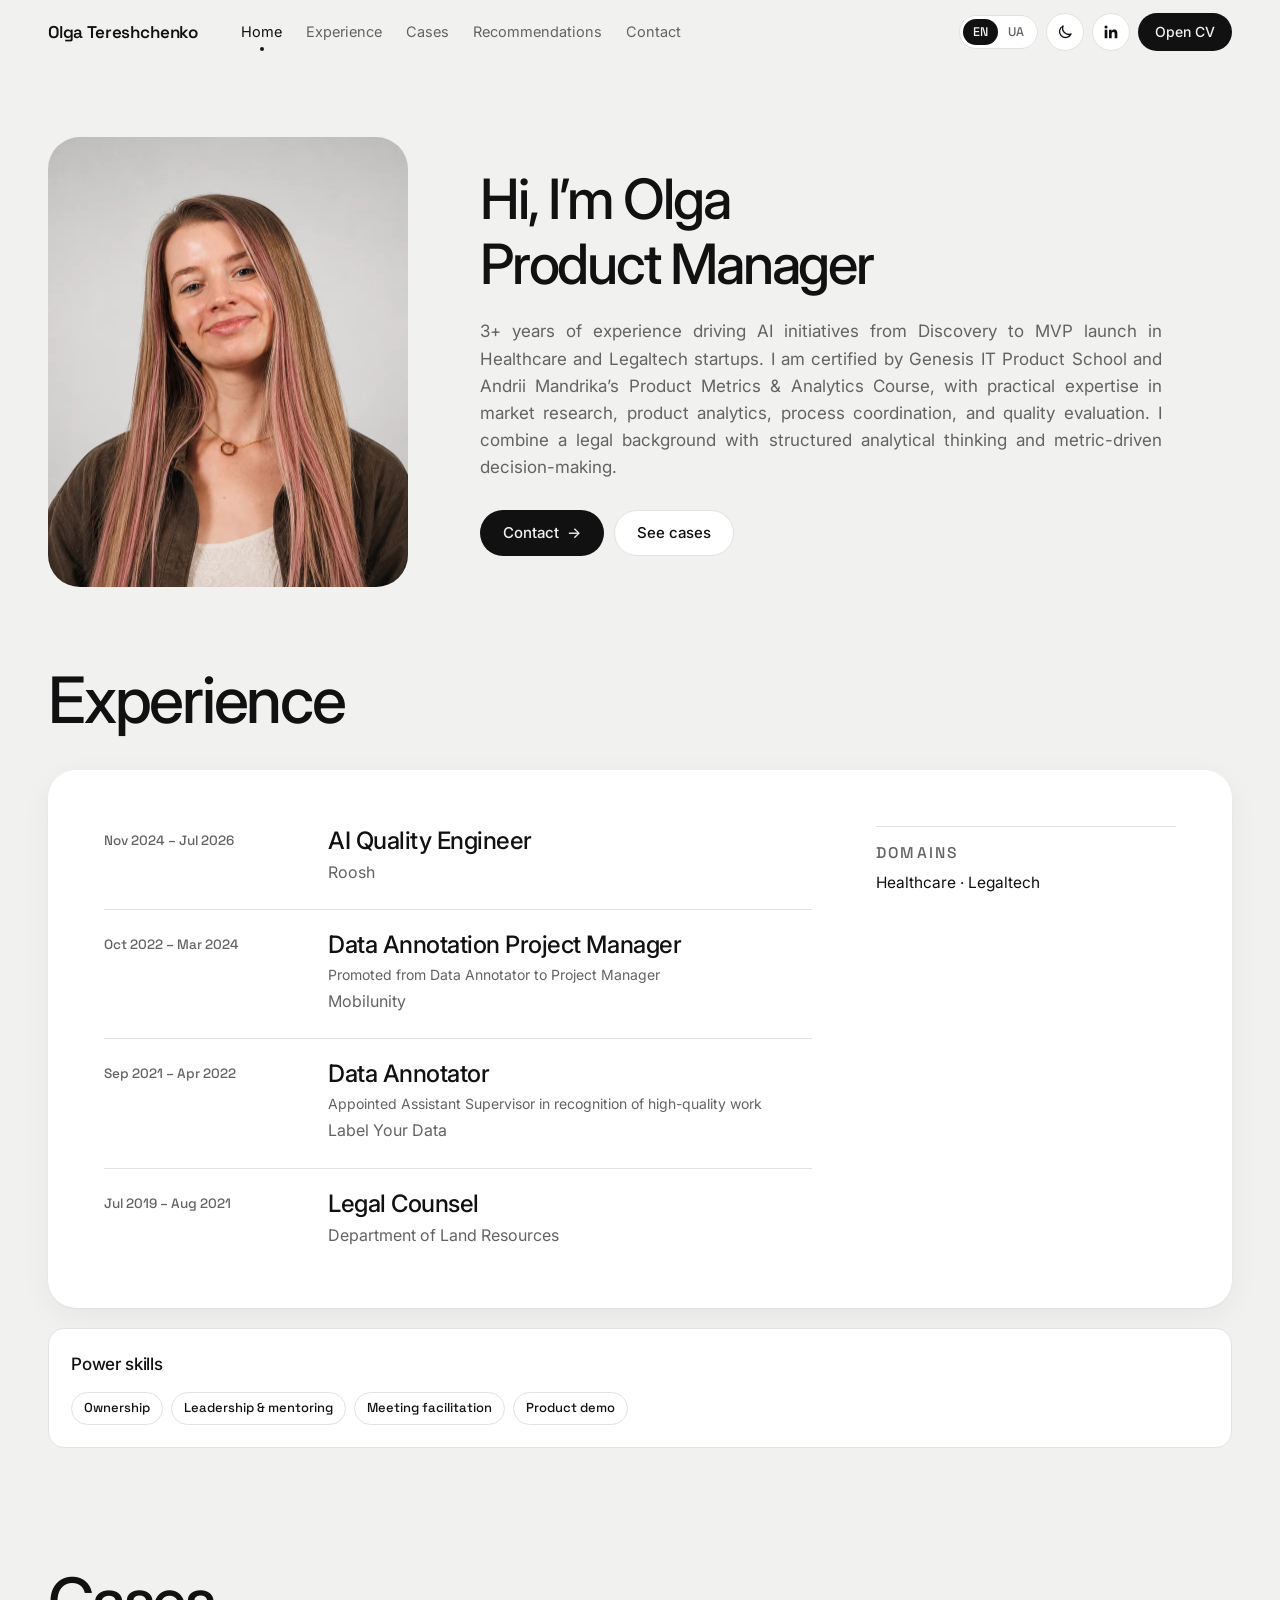
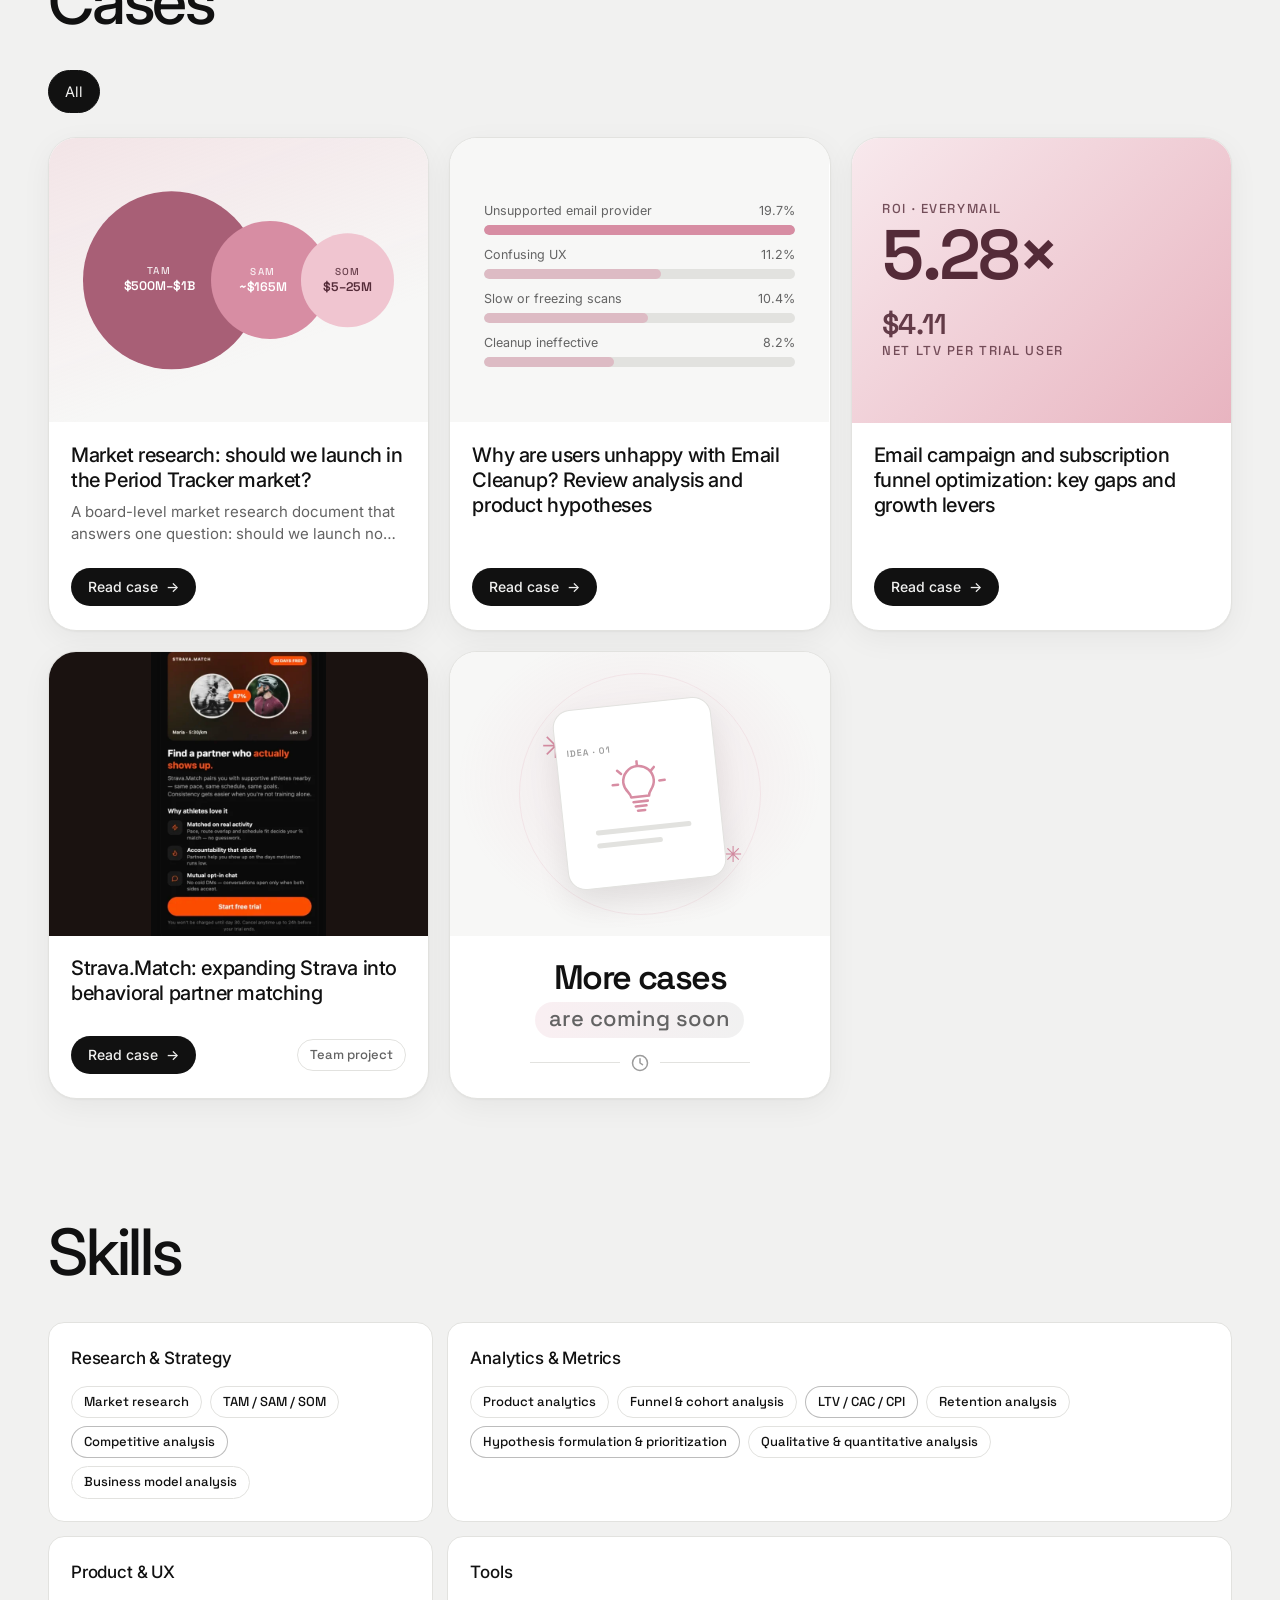
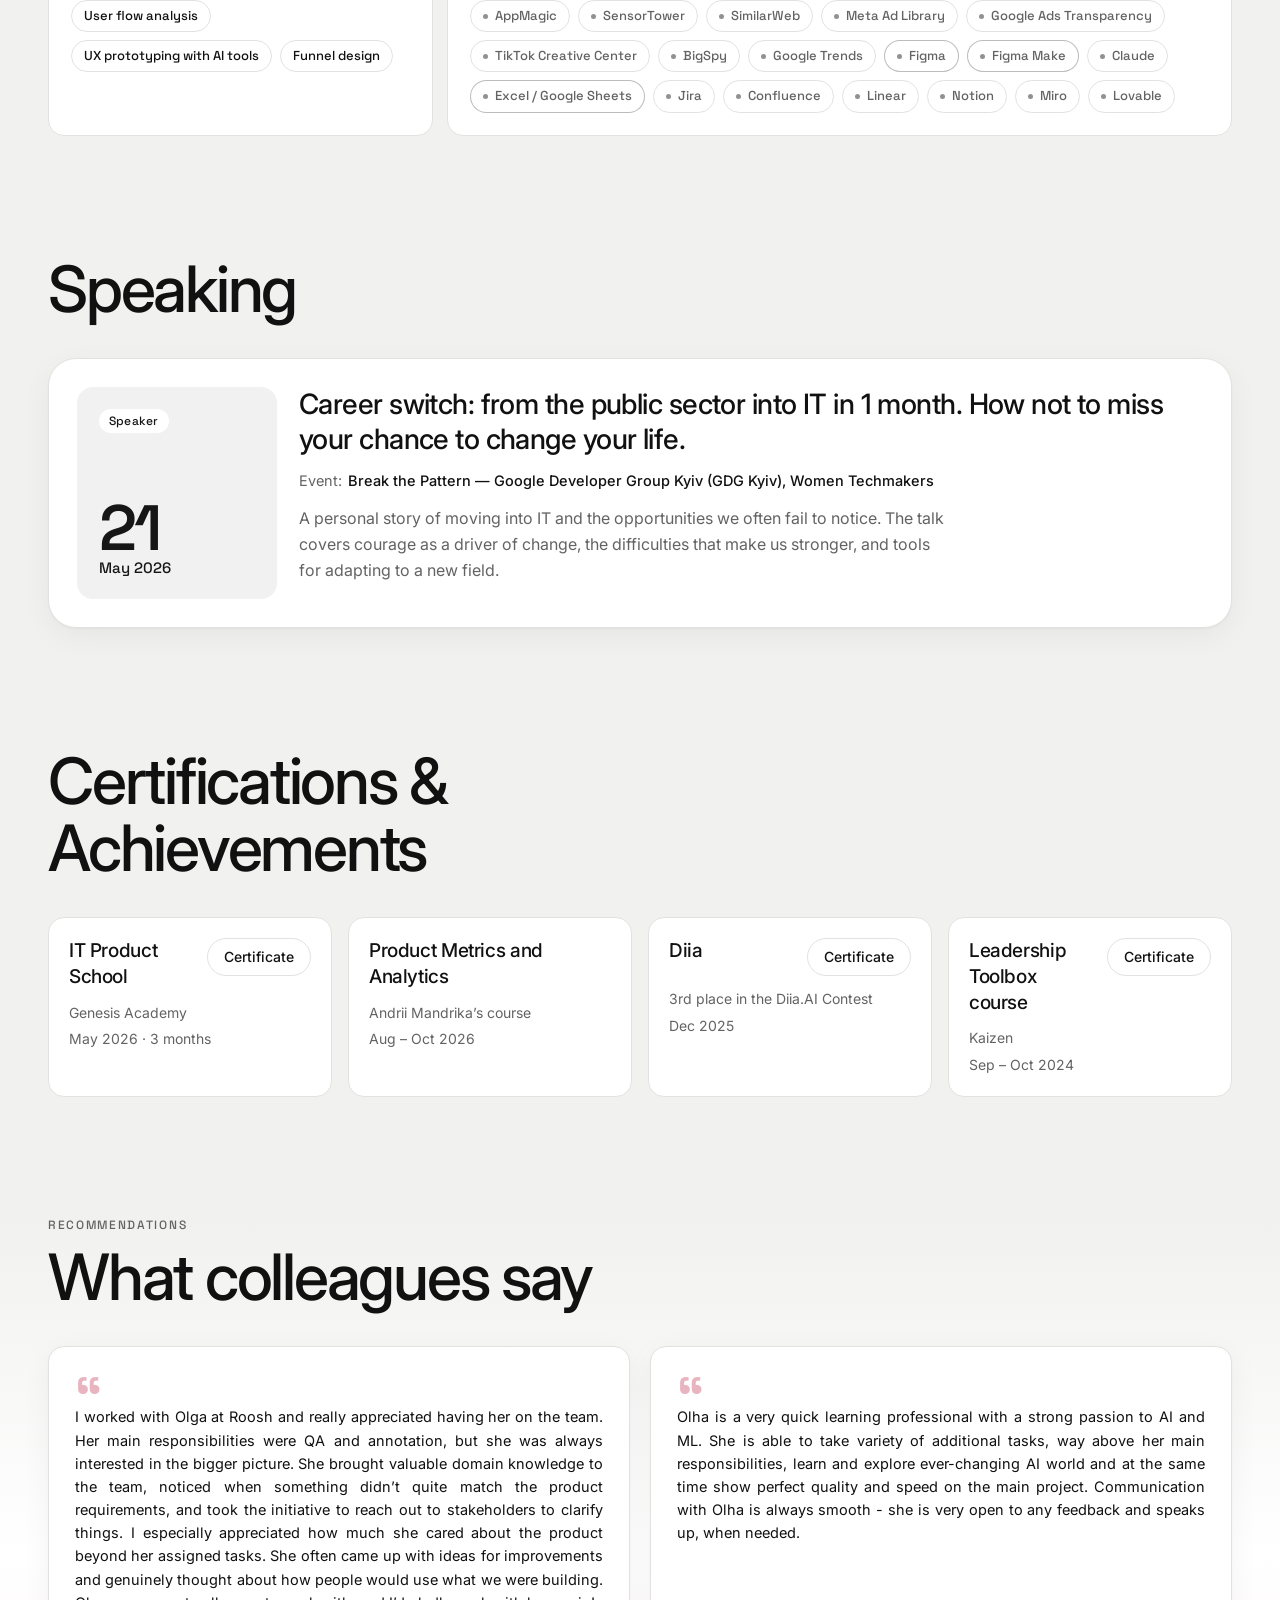
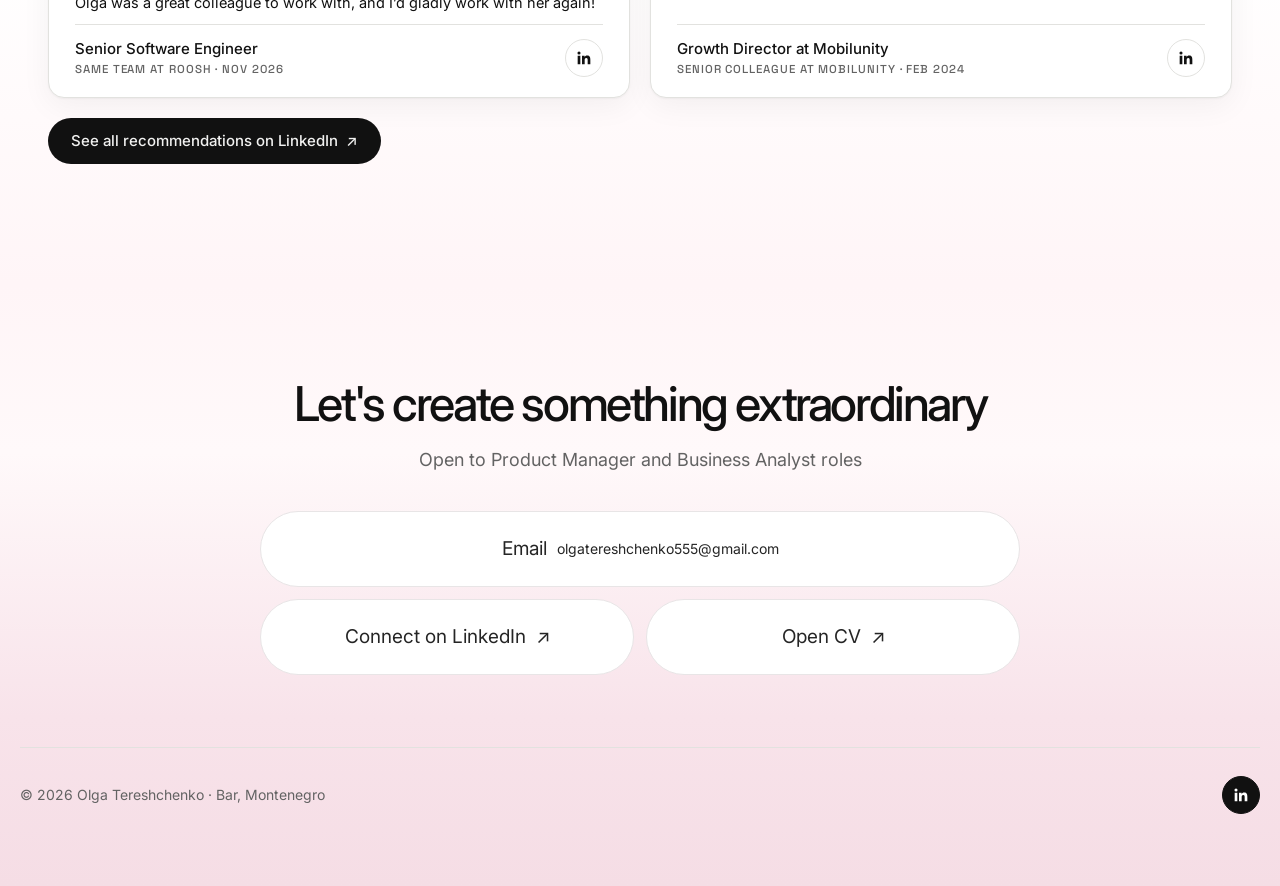
==== index.html @ 85b326b2 "added events analytics" ====
<!doctype html>
<html lang="en">
<head>
<script async src="https://www.googletagmanager.com/gtag/js?id=G-EY52DDGH3L"></script>
<script>
  window.dataLayer = window.dataLayer || [];
  function gtag(){dataLayer.push(arguments);}
  gtag('js', new Date());
  gtag('config', 'G-EY52DDGH3L');
</script>
<meta charset="utf-8">
<meta name="viewport" content="width=device-width, initial-scale=1">
<title>Olga Tereshchenko — Product Manager</title>
<meta name="description" content="Olga Tereshchenko — Product Manager · Business & Product Analyst (AI). Cases in market research, review analysis, subscription analytics and product strategy.">
<link rel="preconnect" href="https://fonts.googleapis.com">
<link rel="preconnect" href="https://fonts.gstatic.com" crossorigin>
<link href="https://fonts.googleapis.com/css2?family=Inter:wght@400;500;600&family=Space+Grotesk:wght@500;600&display=swap" rel="stylesheet">
<script>
  (function () {
    var d = document.documentElement;
    d.dataset.theme = 'light';
    d.classList.add('js');
  })();
</script>
<link rel="stylesheet" href="css/styles.css">
</head>
<body>
<a class="skip" href="#app" data-i18n="skip">Skip to content</a>

<header class="header" id="header">
  <div class="wrap">
    <a class="logo" href="#/" aria-label="Olga Tereshchenko — home"><span data-i18n="name">Olga Tereshchenko</span></a>
    <nav class="nav" id="nav" aria-label="Main"></nav>
    <div class="tools">
      <div class="seg" role="group" aria-label="Language">
        <button type="button" data-lang="en" aria-pressed="true">EN</button>
        <button type="button" data-lang="uk" aria-pressed="false">UA</button>
      </div>
      <button type="button" class="icon-btn" id="themeBtn" aria-label="Toggle theme">
        <svg class="theme-moon" viewBox="0 0 24 24" fill="none" stroke="currentColor" stroke-width="1.8" stroke-linecap="round" stroke-linejoin="round" aria-hidden="true"><path d="M20 14.5A8 8 0 0 1 9.5 4a8 8 0 1 0 10.5 10.5Z"/></svg>
        <svg class="theme-sun" viewBox="0 0 24 24" fill="none" stroke="currentColor" stroke-width="1.8" stroke-linecap="round" aria-hidden="true"><circle cx="12" cy="12" r="4"/><path d="M12 2v2M12 20v2M4.9 4.9l1.4 1.4M17.7 17.7l1.4 1.4M2 12h2M20 12h2M4.9 19.1l1.4-1.4M17.7 6.3l1.4-1.4"/></svg>
      </button>
      <a class="icon-btn in-btn" href="https://www.linkedin.com/in/olhatereshchenko/" target="_blank" rel="noopener noreferrer" aria-label="LinkedIn"><svg viewBox="0 0 24 24" fill="currentColor" aria-hidden="true"><path d="M20.45 20.45h-3.56v-5.57c0-1.33-.03-3.04-1.85-3.04-1.86 0-2.14 1.45-2.14 2.94v5.67H9.35V9h3.41v1.56h.05c.48-.9 1.64-1.85 3.37-1.85 3.6 0 4.27 2.37 4.27 5.46v6.28ZM5.34 7.43a2.06 2.06 0 1 1 0-4.12 2.06 2.06 0 0 1 0 4.12ZM7.12 20.45H3.56V9h3.56v11.45Z"/></svg></a>
      <a class="btn btn-primary btn-sm cv-btn" href="assets/documents/Olga_Tereshchenko_CV.pdf" target="_blank" rel="noopener" data-cv data-i18n="cv">Open CV</a>
      <button type="button" class="icon-btn menu-btn" id="menuBtn" aria-expanded="false" aria-controls="mobileNav" aria-label="Menu">
        <svg viewBox="0 0 24 24" fill="none" stroke="currentColor" stroke-width="1.8" stroke-linecap="round" aria-hidden="true"><path d="M4 8h16M4 16h16"/></svg>
      </button>
    </div>
  </div>
  <nav class="mobile-nav" id="mobileNav" aria-label="Mobile"></nav>
</header>

<main id="app" tabindex="-1"></main>

<footer id="contact-footer">
  <div class="wrap contact" id="contact">
    <h2 class="rv" data-i18n="git">Get in touch</h2>
    <p class="lead rv" data-i18n="gitLead">Open to Product Manager and Business Analyst roles</p>
    <div class="contact-links rv">
      <a class="contact-link" href="mailto:olgatereshchenko555@gmail.com"><span data-i18n="email">Email</span> <small>olgatereshchenko555@gmail.com</small></a>
      <a class="contact-link" href="https://www.linkedin.com/in/olhatereshchenko/" target="_blank" rel="noopener noreferrer"><span data-i18n="linkedin">Connect on LinkedIn</span> <span class="ext" aria-hidden="true">↗</span></a>
      <a class="contact-link" href="assets/documents/Olga_Tereshchenko_CV.pdf" target="_blank" rel="noopener" data-cv><span data-i18n="cv">Open CV</span> <span class="ext" aria-hidden="true">↗</span></a>
    </div>
    <div class="footer-bar">
      <span>© <span id="year">2026</span> <span data-i18n="name">Olga Tereshchenko</span> · <span data-i18n="loc">Bar, Montenegro</span></span>
      <a class="icon-btn footer-in" href="https://www.linkedin.com/in/olhatereshchenko/" target="_blank" rel="noopener noreferrer" aria-label="LinkedIn"><svg viewBox="0 0 24 24" fill="currentColor" aria-hidden="true"><path d="M20.45 20.45h-3.56v-5.57c0-1.33-.03-3.04-1.85-3.04-1.86 0-2.14 1.45-2.14 2.94v5.67H9.35V9h3.41v1.56h.05c.48-.9 1.64-1.85 3.37-1.85 3.6 0 4.27 2.37 4.27 5.46v6.28ZM5.34 7.43a2.06 2.06 0 1 1 0-4.12 2.06 2.06 0 0 1 0 4.12ZM7.12 20.45H3.56V9h3.56v11.45Z"/></svg></a>
    </div>
  </div>
</footer>

<dialog class="lb" id="lb" aria-label="Image viewer">
  <button type="button" class="x" id="lbClose" aria-label="Close">×</button>
  <img id="lbImg" alt="">
  <p id="lbCap"></p>
</dialog>
<dialog class="cvv" id="cvv" aria-labelledby="cvvTitle">
  <div class="cvv-bar">
    <p class="cvv-title" id="cvvTitle"></p>
    <a class="btn btn-primary btn-sm" id="cvvDl" href="assets/documents/Olga_Tereshchenko_CV.pdf" download="Olga_Tereshchenko_CV.pdf"><span id="cvvDlT"></span> <span class="arr" aria-hidden="true">↓</span></a>
    <button type="button" class="icon-btn" id="cvvClose"><svg viewBox="0 0 24 24" fill="none" stroke="currentColor" stroke-width="2" stroke-linecap="round" aria-hidden="true"><path d="M6 6l12 12M18 6L6 18"/></svg></button>
  </div>
  <iframe class="cvv-frame" id="cvvFrame" title="CV" loading="lazy"></iframe>
</dialog>

<script src="js/data.js"></script>
<script src="js/blocks/case-card.js"></script>
<script src="js/blocks/case-section.js"></script>
<script src="js/app.js"></script>
</body>
</html>
---- css/styles.css ----
:root {
  --bg: #f1f1f0; --surface: #ffffff; --surface-2: #f7f7f6;
  --text: #111111; --muted: #636363; --faint: #9b9b9b; --border: #e2e2df;
  --accent: #161616; --accent-strong: #000000; --accent-soft: rgba(17, 17, 17, .06); --on-accent: #ffffff;
  --accent-line: rgba(17, 17, 17, .28);
  --cover: #d78da3; --cover-soft: rgba(215, 141, 163, .14); --on-cover: #ffffff;
  --radius: 28px; --radius-sm: 16px;
  --shadow: 0 1px 2px rgba(0,0,0,.04), 0 8px 30px rgba(0,0,0,.05);
  --font: 'Inter', system-ui, -apple-system, 'Segoe UI', Roboto, sans-serif;
  --font-accent: 'Space Grotesk', 'Inter', system-ui, sans-serif;
  --gutter: 16px; --max: 1240px; --header-h: 64px;
  --paw: url("data:image/svg+xml,%3Csvg xmlns='http://www.w3.org/2000/svg' width='26' height='26' viewBox='0 0 36 36'%3E%3Cg fill='%23ffffff' stroke='%23ffffff' stroke-width='2.6' stroke-linejoin='round'%3E%3Cellipse cx='18' cy='23' rx='13' ry='11'/%3E%3Cellipse cx='6.5' cy='15.5' rx='5.2' ry='6.4' transform='rotate(-22 6.5 15.5)'/%3E%3Cellipse cx='13.5' cy='8.5' rx='5.2' ry='6.6' transform='rotate(-8 13.5 8.5)'/%3E%3Cellipse cx='22.5' cy='8.5' rx='5.2' ry='6.6' transform='rotate(8 22.5 8.5)'/%3E%3Cellipse cx='29.5' cy='15.5' rx='5.2' ry='6.4' transform='rotate(22 29.5 15.5)'/%3E%3C/g%3E%3Cg fill='%23161616'%3E%3Cellipse cx='18' cy='23' rx='13' ry='11'/%3E%3Cellipse cx='6.5' cy='15.5' rx='5.2' ry='6.4' transform='rotate(-22 6.5 15.5)'/%3E%3Cellipse cx='13.5' cy='8.5' rx='5.2' ry='6.6' transform='rotate(-8 13.5 8.5)'/%3E%3Cellipse cx='22.5' cy='8.5' rx='5.2' ry='6.6' transform='rotate(8 22.5 8.5)'/%3E%3Cellipse cx='29.5' cy='15.5' rx='5.2' ry='6.4' transform='rotate(22 29.5 15.5)'/%3E%3C/g%3E%3Cg fill='%23e8b4c0'%3E%3Cellipse cx='6.5' cy='15.5' rx='3.3' ry='4.3' transform='rotate(-22 6.5 15.5)'/%3E%3Cellipse cx='13.5' cy='8.5' rx='3.3' ry='4.5' transform='rotate(-8 13.5 8.5)'/%3E%3Cellipse cx='22.5' cy='8.5' rx='3.3' ry='4.5' transform='rotate(8 22.5 8.5)'/%3E%3Cellipse cx='29.5' cy='15.5' rx='3.3' ry='4.3' transform='rotate(22 29.5 15.5)'/%3E%3Cpath d='M18 17c-3.6 0-7 3.6-7 6.9 0 2.3 1.8 3.4 3.5 3.4 1.4 0 2.2-.8 3.5-.8s2.1.8 3.5.8c1.7 0 3.5-1.1 3.5-3.4 0-3.3-3.4-6.9-7-6.9z'/%3E%3C/g%3E%3C/svg%3E") 13 13, auto;
  --paw-hot: url("data:image/svg+xml,%3Csvg xmlns='http://www.w3.org/2000/svg' width='26' height='26' viewBox='0 0 36 36'%3E%3Cg fill='%23ffffff' stroke='%23ffffff' stroke-width='2.6' stroke-linejoin='round'%3E%3Cellipse cx='18' cy='23' rx='13' ry='11'/%3E%3Cellipse cx='6.5' cy='15.5' rx='5.2' ry='6.4' transform='rotate(-22 6.5 15.5)'/%3E%3Cellipse cx='13.5' cy='8.5' rx='5.2' ry='6.6' transform='rotate(-8 13.5 8.5)'/%3E%3Cellipse cx='22.5' cy='8.5' rx='5.2' ry='6.6' transform='rotate(8 22.5 8.5)'/%3E%3Cellipse cx='29.5' cy='15.5' rx='5.2' ry='6.4' transform='rotate(22 29.5 15.5)'/%3E%3C/g%3E%3Cg fill='%23161616'%3E%3Cellipse cx='18' cy='23' rx='13' ry='11'/%3E%3Cellipse cx='6.5' cy='15.5' rx='5.2' ry='6.4' transform='rotate(-22 6.5 15.5)'/%3E%3Cellipse cx='13.5' cy='8.5' rx='5.2' ry='6.6' transform='rotate(-8 13.5 8.5)'/%3E%3Cellipse cx='22.5' cy='8.5' rx='5.2' ry='6.6' transform='rotate(8 22.5 8.5)'/%3E%3Cellipse cx='29.5' cy='15.5' rx='5.2' ry='6.4' transform='rotate(22 29.5 15.5)'/%3E%3C/g%3E%3Cg fill='%23f08aa5'%3E%3Cellipse cx='6.5' cy='15.5' rx='3.3' ry='4.3' transform='rotate(-22 6.5 15.5)'/%3E%3Cellipse cx='13.5' cy='8.5' rx='3.3' ry='4.5' transform='rotate(-8 13.5 8.5)'/%3E%3Cellipse cx='22.5' cy='8.5' rx='3.3' ry='4.5' transform='rotate(8 22.5 8.5)'/%3E%3Cellipse cx='29.5' cy='15.5' rx='3.3' ry='4.3' transform='rotate(22 29.5 15.5)'/%3E%3Cpath d='M18 17c-3.6 0-7 3.6-7 6.9 0 2.3 1.8 3.4 3.5 3.4 1.4 0 2.2-.8 3.5-.8s2.1.8 3.5.8c1.7 0 3.5-1.1 3.5-3.4 0-3.3-3.4-6.9-7-6.9z'/%3E%3C/g%3E%3C/svg%3E") 13 13, auto;
  color-scheme: light;
}
:root[data-theme="dark"] {
  --bg: #0a0a0a; --surface: #141414; --surface-2: #1b1b1b;
  --text: #f2f2f2; --muted: #a3a3a3; --faint: #6e6e6e; --border: #2a2a2a;
  --accent: #f2f2f2; --accent-strong: #ffffff; --accent-soft: rgba(255, 255, 255, .08); --on-accent: #0a0a0a;
  --accent-line: rgba(255, 255, 255, .3);
  --cover: #f08aa5; --cover-soft: rgba(240, 138, 165, .16); --on-cover: #241016;
  --shadow: 0 1px 2px rgba(0,0,0,.4);
  --paw: url("data:image/svg+xml,%3Csvg xmlns='http://www.w3.org/2000/svg' width='26' height='26' viewBox='0 0 36 36'%3E%3Cg fill='%23ffffff' stroke='%23ffffff' stroke-width='2.6' stroke-linejoin='round'%3E%3Cellipse cx='18' cy='23' rx='13' ry='11'/%3E%3Cellipse cx='6.5' cy='15.5' rx='5.2' ry='6.4' transform='rotate(-22 6.5 15.5)'/%3E%3Cellipse cx='13.5' cy='8.5' rx='5.2' ry='6.6' transform='rotate(-8 13.5 8.5)'/%3E%3Cellipse cx='22.5' cy='8.5' rx='5.2' ry='6.6' transform='rotate(8 22.5 8.5)'/%3E%3Cellipse cx='29.5' cy='15.5' rx='5.2' ry='6.4' transform='rotate(22 29.5 15.5)'/%3E%3C/g%3E%3Cg fill='%23161616'%3E%3Cellipse cx='18' cy='23' rx='13' ry='11'/%3E%3Cellipse cx='6.5' cy='15.5' rx='5.2' ry='6.4' transform='rotate(-22 6.5 15.5)'/%3E%3Cellipse cx='13.5' cy='8.5' rx='5.2' ry='6.6' transform='rotate(-8 13.5 8.5)'/%3E%3Cellipse cx='22.5' cy='8.5' rx='5.2' ry='6.6' transform='rotate(8 22.5 8.5)'/%3E%3Cellipse cx='29.5' cy='15.5' rx='5.2' ry='6.4' transform='rotate(22 29.5 15.5)'/%3E%3C/g%3E%3Cg fill='%23e8b4c0'%3E%3Cellipse cx='6.5' cy='15.5' rx='3.3' ry='4.3' transform='rotate(-22 6.5 15.5)'/%3E%3Cellipse cx='13.5' cy='8.5' rx='3.3' ry='4.5' transform='rotate(-8 13.5 8.5)'/%3E%3Cellipse cx='22.5' cy='8.5' rx='3.3' ry='4.5' transform='rotate(8 22.5 8.5)'/%3E%3Cellipse cx='29.5' cy='15.5' rx='3.3' ry='4.3' transform='rotate(22 29.5 15.5)'/%3E%3Cpath d='M18 17c-3.6 0-7 3.6-7 6.9 0 2.3 1.8 3.4 3.5 3.4 1.4 0 2.2-.8 3.5-.8s2.1.8 3.5.8c1.7 0 3.5-1.1 3.5-3.4 0-3.3-3.4-6.9-7-6.9z'/%3E%3C/g%3E%3C/svg%3E") 13 13, auto;
  --paw-hot: url("data:image/svg+xml,%3Csvg xmlns='http://www.w3.org/2000/svg' width='26' height='26' viewBox='0 0 36 36'%3E%3Cg fill='%23ffffff' stroke='%23ffffff' stroke-width='2.6' stroke-linejoin='round'%3E%3Cellipse cx='18' cy='23' rx='13' ry='11'/%3E%3Cellipse cx='6.5' cy='15.5' rx='5.2' ry='6.4' transform='rotate(-22 6.5 15.5)'/%3E%3Cellipse cx='13.5' cy='8.5' rx='5.2' ry='6.6' transform='rotate(-8 13.5 8.5)'/%3E%3Cellipse cx='22.5' cy='8.5' rx='5.2' ry='6.6' transform='rotate(8 22.5 8.5)'/%3E%3Cellipse cx='29.5' cy='15.5' rx='5.2' ry='6.4' transform='rotate(22 29.5 15.5)'/%3E%3C/g%3E%3Cg fill='%23161616'%3E%3Cellipse cx='18' cy='23' rx='13' ry='11'/%3E%3Cellipse cx='6.5' cy='15.5' rx='5.2' ry='6.4' transform='rotate(-22 6.5 15.5)'/%3E%3Cellipse cx='13.5' cy='8.5' rx='5.2' ry='6.6' transform='rotate(-8 13.5 8.5)'/%3E%3Cellipse cx='22.5' cy='8.5' rx='5.2' ry='6.6' transform='rotate(8 22.5 8.5)'/%3E%3Cellipse cx='29.5' cy='15.5' rx='5.2' ry='6.4' transform='rotate(22 29.5 15.5)'/%3E%3C/g%3E%3Cg fill='%23f08aa5'%3E%3Cellipse cx='6.5' cy='15.5' rx='3.3' ry='4.3' transform='rotate(-22 6.5 15.5)'/%3E%3Cellipse cx='13.5' cy='8.5' rx='3.3' ry='4.5' transform='rotate(-8 13.5 8.5)'/%3E%3Cellipse cx='22.5' cy='8.5' rx='3.3' ry='4.5' transform='rotate(8 22.5 8.5)'/%3E%3Cellipse cx='29.5' cy='15.5' rx='3.3' ry='4.3' transform='rotate(22 29.5 15.5)'/%3E%3Cpath d='M18 17c-3.6 0-7 3.6-7 6.9 0 2.3 1.8 3.4 3.5 3.4 1.4 0 2.2-.8 3.5-.8s2.1.8 3.5.8c1.7 0 3.5-1.1 3.5-3.4 0-3.3-3.4-6.9-7-6.9z'/%3E%3C/g%3E%3C/svg%3E") 13 13, auto;
  color-scheme: dark;
}
*, *::before, *::after { box-sizing: border-box; }
html { scroll-behavior: smooth; -webkit-text-size-adjust: 100%; scroll-padding-top: calc(var(--header-h) + 16px); }
html, body { cursor: var(--paw); }
a, button, [role="button"], summary, label[for], .case-card, .tag, .filter { cursor: var(--paw-hot); }
.figure .frame { cursor: var(--paw-hot); }
body { margin: 0; background: var(--bg); color: var(--text); font: 400 16px/1.6 var(--font); overflow-x: clip; -webkit-font-smoothing: antialiased; transition: background-color .25s, color .25s; }
img { max-width: 100%; height: auto; display: block; }
a { color: inherit; }
button { font: inherit; color: inherit; background: none; border: 0; padding: 0; }
h1, h2, h3, h4, p, ul, ol, figure { margin: 0; }
ul, ol { padding: 0; }
:focus-visible { outline: 1.5px solid var(--faint); outline-offset: 4px; border-radius: 10px; }
.wrap { width: 100%; max-width: var(--max); margin: 0 auto; padding: 0 var(--gutter); }
.sr-only { position: absolute; width: 1px; height: 1px; overflow: hidden; clip: rect(0 0 0 0); white-space: nowrap; }
.skip { position: absolute; left: 12px; top: -60px; z-index: 100; background: var(--accent); color: var(--on-accent); padding: 10px 16px; border-radius: 999px; text-decoration: none; }
.skip:focus { top: 12px; }
.eyebrow { font: 500 12px/1.4 var(--font-accent); letter-spacing: .14em; text-transform: uppercase; color: var(--muted); }
.prose a, a.inline { color: var(--accent); text-decoration: underline; text-decoration-color: var(--accent-line); text-underline-offset: 3px; transition: text-decoration-color .15s; }
.prose a:hover, a.inline:hover { text-decoration-color: currentColor; }

/* ---------- header ---------- */
.header { position: sticky; top: 0; z-index: 50; background: color-mix(in srgb, var(--bg) 82%, transparent); backdrop-filter: saturate(1.4) blur(14px); -webkit-backdrop-filter: saturate(1.4) blur(14px); border-bottom: 1px solid transparent; transition: border-color .2s; }
.header.scrolled { border-bottom-color: var(--border); }
.header .wrap { height: var(--header-h); display: flex; align-items: center; gap: 12px; }
.logo { min-width: 0; overflow: hidden; text-overflow: ellipsis; font: 600 clamp(14px, 4vw, 17px)/1.2 var(--font-accent); letter-spacing: -.01em; text-decoration: none; white-space: nowrap; display: inline-flex; align-items: center; gap: 8px; }
.nav { display: none; gap: 2px; margin-left: 20px; }
.nav a { position: relative; text-decoration: none; color: var(--muted); font-size: 14.5px; padding: 8px 11px; border-radius: 999px; transition: color .15s; }
.nav a:hover { color: var(--text); }
.nav a.active { color: var(--text); }
.nav a.active::after { content: ""; position: absolute; left: 50%; bottom: 1px; width: 4px; height: 4px; border-radius: 50%; background: var(--accent); transform: translateX(-50%); }
.tools { flex: none; margin-left: auto; display: flex; align-items: center; gap: 8px; }
.seg { display: inline-flex; border: 1px solid var(--border); border-radius: 999px; padding: 3px; background: var(--surface); }
.seg button { font: 500 12.5px/1 var(--font-accent); padding: 7px 10px; border-radius: 999px; color: var(--muted); transition: background .15s, color .15s; }
.seg button[aria-pressed="true"] { background: var(--text); color: var(--bg); }
.icon-btn { width: 38px; height: 38px; display: inline-grid; place-items: center; border-radius: 50%; border: 1px solid var(--border); background: var(--surface); transition: border-color .15s, color .15s; }
.icon-btn:hover { border-color: var(--accent); color: var(--accent); }
.icon-btn svg { width: 18px; height: 18px; }
.theme-sun { display: none; } :root[data-theme="dark"] .theme-sun { display: block; } :root[data-theme="dark"] .theme-moon { display: none; }
.menu-btn { display: inline-grid; }
.header .cv-btn { display: none; }
.header .in-btn { display: none; }
.mobile-nav { display: none; border-top: 1px solid var(--border); padding: 8px var(--gutter) 20px; }
.mobile-nav.open { display: block; }
.mobile-nav a { display: block; padding: 13px 4px; font-size: 17px; text-decoration: none; border-bottom: 1px solid var(--border); color: var(--muted); }
.mobile-nav a.active { color: var(--text); }
.mobile-nav a.btn { display: flex; margin-top: 16px; border-bottom: 0; }

/* ---------- buttons ---------- */
.btn { display: inline-flex; align-items: center; justify-content: center; gap: 8px; min-height: 46px; padding: 0 22px; border-radius: 999px; font-weight: 500; font-size: 15px; text-decoration: none; border: 1px solid transparent; transition: background .18s, border-color .18s, color .18s, transform .18s; white-space: nowrap; }
.btn .arr { display: inline-block; transition: transform .18s; }
.btn:hover .arr { transform: translateX(3px); }
.btn-primary { background: var(--text); color: var(--bg); }
.btn-primary:hover { background: color-mix(in srgb, var(--text) 80%, var(--bg)); }
.btn-secondary { border-color: var(--border); background: var(--surface); }
.btn-secondary:hover { border-color: var(--accent); color: var(--accent); }
.btn-sm { min-height: 38px; padding: 0 16px; font-size: 14px; }
.btn:active { transform: translateY(0); }

/* ---------- sections ---------- */
section.block { padding: 72px 0; }
.sec-head { display: flex; flex-direction: column; gap: 10px; margin-bottom: 36px; max-width: 760px; }
.sec-title { font-size: clamp(36px, 6vw, 64px); line-height: 1.04; font-weight: 500; letter-spacing: -.035em; }
.sec-sub { color: var(--muted); font-size: 18px; line-height: 1.55; }

/* hero */
.hero { padding: 40px 0 56px; }
.hero-grid { display: grid; gap: 32px; align-items: center; }
.hero-photo { width: min(320px, 72vw); aspect-ratio: 4 / 5; border-radius: 32px; overflow: hidden; background: var(--surface-2); }
.hero-photo img { width: 100%; height: 100%; object-fit: cover; object-position: 50% 20%; }
.hero-copy { container-type: inline-size; }
.hero-hi, .hero-title { font-size: clamp(32px, 7.4cqw, 64px); line-height: 1.1; font-weight: 500; letter-spacing: -.04em; }
.hero-hi { color: var(--text); margin-bottom: 4px; }
.hero-title { color: var(--faint); }
.hero-title strong { color: var(--text); font-weight: 500; }
.hero-pitch { margin-top: 24px; font-size: 17px; color: var(--muted); max-width: 62ch; line-height: 1.6; text-align: justify; }
.hero-cta { display: flex; flex-wrap: wrap; gap: 10px; margin-top: 28px; }
.domains { margin-top: 26px; display: flex; flex-wrap: wrap; align-items: center; gap: 8px; color: var(--muted); font-size: 14px; }
.domains b { font-weight: 500; color: var(--text); }

/* about */
.about-card { background: var(--surface); border-radius: var(--radius); padding: 28px 22px; box-shadow: var(--shadow); display: grid; gap: 28px; }
.about-text { display: grid; gap: 18px; font-size: 17.5px; line-height: 1.7; color: var(--muted); max-width: 65ch; }
.about-text p:first-child { color: var(--text); font-size: clamp(20px, 2.2vw, 24px); line-height: 1.5; letter-spacing: -.015em; }
.about-side { display: grid; gap: 20px; align-content: start; }
.fact { border-top: 1px solid var(--border); padding-top: 14px; }
.fact .eyebrow { margin-bottom: 6px; }
.fact p { font-size: 15.5px; line-height: 1.55; }

/* tags */
.tags { display: flex; flex-wrap: wrap; gap: 8px; }
.tag { display: inline-flex; align-items: center; gap: 7px; font: 500 13px/1.25 var(--font-accent); padding: 7px 12px; border-radius: 999px; border: 1px solid var(--border); background: var(--surface); color: var(--muted); transition: border-color .18s, background .18s, color .18s; }
.tag.skill { background: var(--surface); color: var(--text); border-color: var(--border); }
.tag.key { border-color: var(--accent-line); }
.tag.tool::before { content: ""; width: 5px; height: 5px; border-radius: 50%; background: currentColor; opacity: .7; }
.tag:hover, button.tag:focus-visible { border-color: var(--text); }
button.tag[aria-pressed="true"] { background: var(--text); color: var(--bg); border-color: var(--text); }
.badge { display: inline-flex; align-items: center; gap: 6px; font: 500 12px/1 var(--font-accent); padding: 6px 10px; border-radius: 999px; background: var(--accent-soft); color: var(--accent); letter-spacing: .02em; }

/* cases */
.filters { display: flex; flex-wrap: wrap; gap: 8px; margin-bottom: 24px; }
.filter { font-size: 14.5px; padding: 9px 16px; border-radius: 999px; border: 1px solid var(--border); background: var(--surface); color: var(--muted); transition: all .15s; }
.filter:hover { color: var(--text); border-color: var(--text); }
.filter[aria-pressed="true"] { background: var(--text); color: var(--bg); border-color: var(--text); }
.filter .n { opacity: .55; margin-left: 4px; }
.hl-note { display: flex; align-items: center; flex-wrap: wrap; gap: 10px; margin: -8px 0 22px; color: var(--muted); font-size: 14.5px; }
.cases-grid { display: grid; gap: 20px; grid-template-columns: 1fr; }
.case-card { display: flex; flex-direction: column; text-decoration: none; background: var(--surface); border-radius: var(--radius); overflow: hidden; border: 1px solid var(--border); box-shadow: var(--shadow); transition: transform .25s, border-color .25s, opacity .25s; }
.case-card:hover { transform: translateY(-4px); border-color: var(--accent-line); }
.case-card.dim { opacity: .35; }
.case-card.hit { border-color: var(--accent); }
.case-card[hidden] { display: none; }
.cover { position: relative; aspect-ratio: 4 / 3; overflow: hidden; background: var(--surface-2); }
.case-card .cover { container-type: inline-size; }
.case-body { flex: 1; display: flex; flex-direction: column; gap: 8px; padding: 20px 22px 24px; }
.case-title { font-size: 20px; line-height: 1.25; font-weight: 500; letter-spacing: -.02em; }
.case-line { color: var(--muted); font-size: 15px; line-height: 1.5; display: -webkit-box; -webkit-line-clamp: 2; -webkit-box-orient: vertical; overflow: hidden; }
.card-foot { margin-top: auto; padding-top: 14px; display: flex; align-items: center; flex-wrap: wrap; gap: 10px; }
.card-foot .tag { margin-left: auto; }
.case-card:hover .btn .arr { transform: translateX(3px); }
.cases-coming { display: flex; flex-direction: column; overflow: hidden; min-width: 0; background: var(--surface); border: 1px solid var(--border); border-radius: var(--radius); box-shadow: var(--shadow); }
.cases-coming-art { position: relative; display: grid; place-items: center; aspect-ratio: 4 / 3; overflow: hidden; background: radial-gradient(ellipse at 50% 45%, var(--cover-soft), transparent 68%), var(--surface-2); }
.cases-coming-orbit { position: absolute; width: 64%; aspect-ratio: 1; border: 1px solid var(--cover-soft); border-radius: 50%; }
.cases-coming-note { position: relative; z-index: 1; display: flex; width: 42%; aspect-ratio: .88; flex-direction: column; align-items: center; justify-content: center; gap: 8px; padding: 10px; border: 1px solid var(--border); border-radius: 18px; background: var(--surface); box-shadow: 0 14px 32px rgba(0,0,0,.09); transform: rotate(-6deg); }
.cases-coming-label { align-self: flex-start; color: var(--faint); font: 600 clamp(7px, .7vw, 10px)/1 var(--font-accent); letter-spacing: .12em; }
.cases-coming-note svg { width: 42%; color: var(--cover); }
.cases-coming-lines { width: 70%; height: 5px; border-radius: 99px; background: var(--border); }
.cases-coming-lines.short { width: 48%; align-self: flex-start; margin-left: 15%; }
.cases-coming-star { position: absolute; color: var(--cover); font-size: clamp(20px, 3vw, 34px); line-height: 1; }
.cases-coming-star.star-one { top: 27%; left: 24%; }
.cases-coming-star.star-two { right: 23%; bottom: 25%; font-size: clamp(14px, 2vw, 22px); }
.cases-coming-copy { display: flex; flex: 1; flex-direction: column; justify-content: center; padding: 18px 22px 20px; text-align: center; }
.cases-coming-copy h3 { font: 600 clamp(24px, 3vw, 34px)/1.08 var(--font-accent); letter-spacing: -.045em; }
.cases-coming-copy p { display: inline-block; align-self: center; margin-top: 6px; padding: 2px 14px 5px; border-radius: 99px; background: linear-gradient(90deg, var(--cover-soft), var(--accent-soft)); color: var(--muted); font: 500 clamp(16px, 2vw, 22px)/1.3 var(--font-accent); }
.cases-coming-rule { display: flex; align-items: center; justify-content: center; gap: 10px; margin: 15px auto 0; width: min(80%, 220px); color: var(--faint); }
.cases-coming-rule span { flex: 1; height: 1px; background: var(--border); }
.cases-coming-rule svg { width: 20px; height: 20px; }
.empty-note { color: var(--muted); padding: 24px 4px; }

/* covers */
.cv-tam { display: grid; place-items: center; background: linear-gradient(160deg, var(--cover-soft), transparent 70%), var(--surface-2); }
.circles { position: relative; width: 82%; aspect-ratio: 1.75 / 1; }
.circles .c { position: absolute; top: 50%; border-radius: 50%; display: grid; place-items: center; text-align: center; transform: translateY(-50%); }
.circles .c b { display: block; font: 600 clamp(12px, 2.4vw, 20px)/1.1 var(--font-accent); letter-spacing: -.01em; }
.circles .c small { display: block; font: 500 10px/1.2 var(--font-accent); letter-spacing: .12em; opacity: .85; margin-bottom: 3px; }
.circles .c1 { left: 0; width: 57%; aspect-ratio: 1; background: #a85f76; color: #fff; justify-items: start; padding-left: 13%; }
.circles .c2 { left: 41%; width: 38%; aspect-ratio: 1; background: #d78da3; color: #fff; justify-items: start; padding-left: 9%; }
.circles .c3 { left: 70%; width: 30%; aspect-ratio: 1; background: #f0c5d0; color: #542b38; }
.cv-bars { padding: 9% 9% 7%; display: grid; align-content: center; gap: 10px; background: var(--surface-2); }
.cv-bars .r { display: grid; grid-template-columns: 1fr; gap: 4px; }
.cv-bars .l { font-size: 12.5px; color: var(--muted); display: flex; justify-content: space-between; }
.cv-bars .t { height: 10px; border-radius: 999px; background: var(--border); overflow: hidden; }
.cv-bars .f { height: 100%; border-radius: inherit; background: var(--cover); opacity: .45; }
.cv-bars .r:first-child .f { opacity: 1; }
.cv-type { display: grid; align-content: center; gap: 4px; padding: 8%; background: var(--cover); color: var(--on-cover); }
.cv-type .big { font: 600 clamp(54px, 9vw, 92px)/.95 var(--font-accent); letter-spacing: -.04em; }
.cv-type .lbl { font: 500 13px/1.3 var(--font-accent); letter-spacing: .12em; text-transform: uppercase; opacity: .8; }
.cv-type .row { display: flex; align-items: baseline; gap: 14px; flex-wrap: wrap; }
.cv-type .mid { font: 600 clamp(28px, 4vw, 40px)/1 var(--font-accent); letter-spacing: -.03em; opacity: .9; margin-top: 18px; }
.case-card .circles .c b { font-size: clamp(10px, 3.3cqw, 16px); }
.case-card .cv-type .big { font-size: clamp(44px, 22cqw, 84px); }
.case-card .cv-type .mid { font-size: clamp(22px, 9cqw, 36px); }
.case-card .cv-tam { background: linear-gradient(160deg, rgba(232,180,192,.28), transparent 70%), var(--surface-2); }
.case-card .circles .c1 { background: #a85f76; }
.case-card .circles .c2 { background: #d78da3; }
.case-card .circles .c3 { background: #f0c5d0; color: #542b38; }
.case-card .cv-bars .f { background: #d78da3; }
.case-card .cv-type { background: linear-gradient(135deg, #f8e9ed, #e8b4c0); color: #542b38; }
.cv-phone { background: #1a1210; display: flex; justify-content: center; align-items: flex-end; padding-top: 8%; }
.cv-phone img { width: 46%; border-radius: 20px 20px 0 0; }

/* speaking */
.talk { background: var(--surface); border: 1px solid var(--border); border-radius: var(--radius); padding: 26px 22px; display: grid; gap: 22px; box-shadow: var(--shadow); }
.talk-date { display: flex; flex-direction: column; justify-content: space-between; gap: 12px; padding: 22px; border-radius: var(--radius-sm); background: var(--accent-soft); color: var(--accent); min-height: 160px; }
.talk-date .d { font: 600 64px/.9 var(--font-accent); letter-spacing: -.05em; }
.talk-date .m { font: 500 15px/1.3 var(--font-accent); }
.talk h3 { font-size: clamp(22px, 2.6vw, 28px); line-height: 1.25; font-weight: 500; letter-spacing: -.02em; }
.talk-meta { display: flex; flex-wrap: wrap; gap: 6px 18px; color: var(--muted); font-size: 14.5px; margin: 12px 0 14px; }
.talk-meta span { display: inline-flex; gap: 6px; }
.talk-meta b { color: var(--text); font-weight: 500; }
.talk p.desc { color: var(--muted); max-width: 65ch; margin-bottom: 16px; }

/* skills */
.skills-grid { display: grid; gap: 14px; }
.skill-group { background: var(--surface); border: 1px solid var(--border); border-radius: var(--radius-sm); padding: 22px; display: grid; gap: 14px; align-content: start; }
.skill-group h3 { font-size: 17px; font-weight: 500; letter-spacing: -.01em; }

/* experience */
.career { list-style: none; display: grid; }
.career li { display: grid; gap: 4px 24px; padding: 20px 0; border-top: 1px solid var(--border); }
.career li:first-child { border-top: 0; padding-top: 0; }
.career li:last-child { padding-bottom: 0; }
.career-when { font: 500 13.5px/1.4 var(--font-accent); color: var(--muted); }
.career-role { display: block; font-size: clamp(19px, 2.2vw, 24px); line-height: 1.25; font-weight: 500; letter-spacing: -.02em; }
.career-path { display: block; margin-top: 5px; color: var(--muted); font-size: 14px; line-height: 1.4; }
.career-co { display: block; margin-top: 4px; color: var(--muted); font-size: 16px; }
.experience-power { margin-top: 20px; }

/* certifications */
.certs { display: grid; gap: 16px; }
.cert { min-width: 0; background: var(--surface); border: 1px solid var(--border); border-radius: var(--radius-sm); padding: 20px; }
.cert-heading { display: grid; grid-template-columns: minmax(0, 1fr) auto; align-items: start; gap: 12px 16px; }
.cert-heading h3 { font-size: 19px; font-weight: 500; line-height: 1.35; letter-spacing: -.02em; }
.cert-body { display: grid; gap: 4px; margin-top: 12px; }
.cert-body p { color: var(--muted); font-size: 14px; }
.cert-open { flex: none; }

/* recommendations */
#recommendations { background: linear-gradient(to bottom, #F1F1F0 0%, #FFFFFF 50%, #FFF5F7 100%); }
.recs { display: grid; gap: 16px; }
.rec { display: flex; flex-direction: column; gap: 10px; background: var(--surface); border: 1px solid var(--border); border-radius: var(--radius-sm); padding: 22px 22px 18px; box-shadow: var(--shadow); transition: border-color .25s, transform .25s; }
.rec:hover { border-color: var(--accent-line); }
html.js .rec.rv.in:hover { transform: translateY(-2px); }
.rec-mark { display: block; height: 22px; font: 600 56px/.9 var(--font-accent); color: #e8b4c0; user-select: none; }
.rec blockquote { margin: 0; }
.rec blockquote p { font-size: 14.5px; line-height: 1.6; color: var(--text); text-align: justify; hyphens: auto; }
.rec-note { color: var(--faint); font-size: 12px; line-height: 1.4; }
.rec-foot { margin-top: auto; display: flex; align-items: center; justify-content: space-between; gap: 16px; padding-top: 14px; border-top: 1px solid var(--border); }
.rec-who { min-width: 0; display: grid; gap: 2px; }
.rec-role { font-weight: 500; font-size: 15px; line-height: 1.35; }
.rec-meta { font: 500 11.5px/1.4 var(--font-accent); letter-spacing: .08em; text-transform: uppercase; color: var(--muted); }
.rec-in { flex: none; }
.recs-more { margin-top: 20px; display: flex; }

/* footer */
.contact { padding: 96px 0 40px; text-align: center; }
#contact-footer { background: linear-gradient(to bottom, #FFF5F7 0%, #FFF9FA 28%, #F8E3EA 72%, #F5DDE5 100%); }
.contact h2 { font-size: clamp(32px, 4vw, 48px); line-height: 1; font-weight: 500; letter-spacing: -.05em; }
.contact .lead { color: var(--muted); font-size: 18px; margin: 18px auto 36px; max-width: 46ch; }
.contact-links { display: grid; gap: 12px; max-width: 760px; margin: 0 auto; }
.contact-link { display: flex; align-items: center; justify-content: center; gap: 10px; min-height: 76px; padding: 0 28px; border-radius: 999px; background: var(--surface); border: 1px solid var(--border); font-size: 19px; text-decoration: none; transition: background-color .18s, color .18s, border-color .18s; }
.contact-link:hover { background: color-mix(in srgb, var(--surface) 88%, var(--bg)); color: var(--accent); border-color: var(--accent); }
#contact-footer .contact-links .contact-link { background: #FFFFFF; color: #252525; border-color: #E8E5E6; transition: background-color .3s ease, color .3s ease, border-color .3s ease; }
#contact-footer .contact-links .contact-link:hover { background: #F5F5F5; color: #252525; border-color: #E8E5E6; }
#contact-footer .contact-links .contact-link[data-cv] { background: #FFFFFF; color: #252525; border-color: #E8E5E6; }
#contact-footer .contact-links .contact-link[data-cv]:hover { background: #F5F5F5; color: #252525; border-color: #E8E5E6; }
#contact-footer .contact-links .contact-link small { color: inherit; }
.contact-link .ext { transition: transform .18s; }
.contact-link:hover .ext { transform: translate(2px, -2px); }
.contact-link { flex-wrap: wrap; min-width: 0; text-align: center; padding-top: 12px; padding-bottom: 12px; }
.contact-link small { color: var(--muted); font-size: 14px; overflow-wrap: anywhere; }
.footer-bar { display: flex; flex-wrap: wrap; justify-content: space-between; align-items: center; gap: 12px; padding: 28px 0 32px; margin-top: 72px; border-top: 1px solid var(--border); color: var(--muted); font-size: 14px; }
.footer-in { background: #111111; color: #FFFFFF; border-color: #111111; transition: background-color .3s ease, border-color .3s ease, color .3s ease; }
.footer-in:hover { background: #292929; color: #FFFFFF; border-color: #292929; }
:root[data-theme="dark"] #recommendations,
:root[data-theme="dark"] #contact-footer { background: var(--bg); }
:root[data-theme="dark"] .rec-mark { color: #e8b4c0; }

/* ---------- case page ---------- */
.case-page { padding: 28px 0 24px; }
.back { display: inline-flex; align-items: center; gap: 8px; color: var(--muted); text-decoration: none; font-size: 15px; padding: 8px 0; }
.back:hover { color: var(--accent); }
.case-hero { padding: 24px 0 32px; display: grid; gap: 18px; }
.case-hero h1 { font-size: clamp(34px, 5.4vw, 64px); line-height: 1.06; font-weight: 500; letter-spacing: -.04em; max-width: 22ch; }
.case-hero .lead { font-size: clamp(18px, 2vw, 21px); color: var(--muted); max-width: 60ch; }
.meta-row { display: grid; gap: 14px; padding: 20px 0 0; border-top: 1px solid var(--border); margin-top: 8px; }
.meta-row .item { display: grid; gap: 4px; }
.meta-row .item p { font-size: 15.5px; }
.case-visual { border-radius: var(--radius); overflow: hidden; background: var(--surface); border: 1px solid var(--border); margin-bottom: 8px; }
.case-visual .cover { aspect-ratio: 16 / 8; }
.case-visual .circles { max-width: 620px; }
h1:focus, section:focus, main:focus { outline: none; }
.case-visual .cv-phone { aspect-ratio: auto; padding: 32px 16px 0; gap: 12px; }
.case-visual .cv-phone img { width: 30%; max-width: 280px; border-radius: 22px 22px 0 0; }
.case-layout { display: grid; gap: 32px; padding-top: 40px; }
.toc { display: none; }
.toc ol { list-style: none; border-left: 1px solid var(--border); display: grid; gap: 2px; }
.toc a { display: flex; align-items: center; gap: 10px; padding: 8px 14px; margin-left: 10px; border-radius: 999px; text-decoration: none; color: var(--muted); font-size: 14.5px; transition: color .15s, background .15s; }
.toc a::before { content: ""; width: 5px; height: 5px; border-radius: 50%; background: currentColor; opacity: .6; flex: none; }
.toc a:hover { color: var(--text); }
.toc a.active { color: var(--text); background: var(--accent-soft); }
.toc a.active::before { background: var(--accent); opacity: 1; }
.case-sections { display: grid; gap: 64px; min-width: 0; }
.cs h2 { font-size: clamp(28px, 3.6vw, 42px); line-height: 1.12; font-weight: 500; letter-spacing: -.03em; margin: 8px 0 18px; max-width: 24ch; }
.prose { display: grid; gap: 16px; font-size: 17px; line-height: 1.7; color: var(--muted); max-width: 68ch; }
.prose strong { color: var(--text); font-weight: 600; }
.prose em { color: var(--text); }
.prose ol, .prose ul { display: grid; gap: 10px; padding-left: 1.3em; }
.prose li::marker { color: var(--accent); font-family: var(--font-accent); }
.verdict { display: grid; gap: 10px; padding: 24px; border-radius: var(--radius-sm); background: var(--surface); border: 1px solid var(--border); border-left: 4px solid var(--accent); max-width: 68ch; }
.verdict b { font: 600 13px/1.3 var(--font-accent); letter-spacing: .12em; text-transform: uppercase; color: var(--accent); }
.verdict p { font-size: 21px; line-height: 1.4; letter-spacing: -.015em; }
.stats { display: grid; gap: 12px; margin-top: 8px; }
.stat { padding: 20px 22px; border-radius: var(--radius-sm); background: var(--surface); border: 1px solid var(--border); }
.stat b { display: block; font: 600 30px/1.1 var(--font-accent); letter-spacing: -.03em; }
.stat span { color: var(--muted); font-size: 14.5px; line-height: 1.45; display: block; margin-top: 6px; }
.figure { margin-top: 8px; display: grid; gap: 10px; }
.figure .frame { border-radius: var(--radius-sm); overflow: hidden; border: 1px solid var(--border); background: #fff; display: block; width: 100%; }
.figure figcaption { color: var(--muted); font-size: 14px; line-height: 1.5; max-width: 68ch; }
.figure.narrow { width: 100%; max-width: 420px; }
.creative-gallery { display: grid; grid-template-columns: repeat(2, minmax(0, 1fr)); align-items: start; gap: 16px; max-width: 860px; }
.creative-gallery > .figure { min-width: 0; max-width: none; }
.creative-gallery .frame img { width: 100%; aspect-ratio: 1; object-fit: contain; background: #fff; }
.creative-portrait .frame { position: relative; isolation: isolate; background: #e8b4c0; }
.creative-portrait .frame::before { content: ""; position: absolute; inset: -12px; z-index: 0; background: url("../assets/images/cases/market-research/luna-ugc-creative.webp") center / cover no-repeat; filter: blur(12px); opacity: .7; }
.creative-portrait .frame img { position: relative; z-index: 1; background: transparent; }
.chart { padding: 24px 22px; border-radius: var(--radius-sm); background: var(--surface); border: 1px solid var(--border); display: grid; gap: 16px; max-width: 760px; }
.chart .ttl { font-size: 15px; font-weight: 500; }
.bar { display: grid; gap: 6px; }
.bar .top { display: flex; justify-content: space-between; gap: 12px; font-size: 15px; }
.bar .top b { font: 600 15px/1.4 var(--font-accent); white-space: nowrap; }
.bar .top small { color: var(--muted); font-weight: 400; font-family: var(--font); }
.bar .track { height: 12px; border-radius: 999px; background: var(--surface-2); border: 1px solid var(--border); overflow: hidden; }
.bar .fill { height: 100%; border-radius: inherit; background: var(--cover); opacity: .5; transform-origin: left; }
.bar:first-of-type .fill { opacity: 1; }
.tbl { width: 100%; max-width: 760px; border-collapse: collapse; background: var(--surface); border: 1px solid var(--border); border-radius: var(--radius-sm); overflow: hidden; font-size: 15.5px; }
.tbl th, .tbl td { text-align: left; padding: 14px 18px; border-bottom: 1px solid var(--border); vertical-align: top; line-height: 1.5; }
.tbl tr:last-child td { border-bottom: 0; }
.tbl th { font: 500 12px/1.4 var(--font-accent); letter-spacing: .12em; text-transform: uppercase; color: var(--muted); background: var(--surface-2); }
.tbl td:first-child { color: var(--muted); width: 38%; }
.tbl td b { font-family: var(--font-accent); font-weight: 600; }
.points { display: grid; gap: 12px; }
.point { padding: 20px 22px; border-radius: var(--radius-sm); background: var(--surface); border: 1px solid var(--border); }
.point h3 { font-size: 17px; font-weight: 500; margin-bottom: 6px; }
.point p { color: var(--muted); font-size: 15.5px; line-height: 1.6; }
.point .part-image { display: block; width: 100%; height: auto; margin-top: 16px; border-radius: 12px; }
.cta-row { display: flex; flex-wrap: wrap; gap: 10px; margin-top: 8px; }
.kit { display: grid; gap: 28px; padding: 32px 0 0; border-top: 1px solid var(--border); }
.kit-row { display: grid; gap: 12px; }
.next { display: grid; gap: 6px; margin-top: 72px; padding: 28px 24px; border-radius: var(--radius); background: var(--surface); border: 1px solid var(--border); text-decoration: none; transition: border-color .2s; }
.next:hover { border-color: var(--accent); }
.next .t { font-size: clamp(22px, 3vw, 32px); font-weight: 500; letter-spacing: -.025em; line-height: 1.2; display: flex; justify-content: space-between; gap: 16px; align-items: center; }
.next .t span { color: var(--accent); transition: transform .18s; }
.next:hover .t span { transform: translateX(4px); }

/* lightbox */
dialog.lb { border: 0; padding: 0; background: transparent; max-width: min(1200px, 94vw); max-height: 92vh; overflow: visible; }
dialog.lb::backdrop { background: rgba(0,0,0,.82); }
dialog.lb img { max-width: 100%; max-height: 86vh; width: auto; border-radius: 14px; margin: 0 auto; }
dialog.lb p { color: #ddd; text-align: center; margin-top: 10px; font-size: 14px; }
dialog.lb .x { position: absolute; top: -14px; right: -6px; width: 42px; height: 42px; border-radius: 50%; background: #fff; color: #111; font-size: 24px; line-height: 1; display: grid; place-items: center; }

/* CV viewer */
dialog.cvv { border: 0; padding: 0; background: var(--bg); color: var(--text); width: 100vw; height: 100vh; height: 100dvh; max-width: none; max-height: none; margin: 0; overflow: hidden; }
dialog.cvv[open] { display: flex; flex-direction: column; }
dialog.cvv::backdrop { background: rgba(0,0,0,.6); }
.cvv-bar { flex: none; display: flex; align-items: center; gap: 10px; padding: 10px 14px; border-bottom: 1px solid var(--border); background: var(--bg); }
.cvv-title { flex: 1; min-width: 0; overflow: hidden; text-overflow: ellipsis; white-space: nowrap; font: 600 15px/1.3 var(--font-accent); }
.cvv-frame { flex: 1; width: 100%; border: 0; background: var(--surface-2); }
@media (min-width: 900px) {
  dialog.cvv { width: min(1000px, 94vw); height: 92vh; margin: auto; border-radius: 20px; border: 1px solid var(--border); }
}

/* reveal */
html.js .rv { opacity: 0; translate: 0 14px; transition: opacity .6s ease, translate .6s ease, transform .25s, border-color .25s; }
html.js .rv.in { opacity: 1; translate: none; }

/* ---------- breakpoints ---------- */
@media (min-width: 560px) {
  .header .cv-btn { display: inline-flex; }
  .header .in-btn { display: inline-grid; }
}
@media (max-width: 559px) {
  .contact { padding-top: 64px; }
  .creative-gallery { grid-template-columns: minmax(0, 1fr); max-width: 420px; }
  .contact-link:first-child { flex-direction: column; gap: 2px; padding-left: 16px; padding-right: 16px; }
  .contact-link small { font-size: 13px; }
  .footer-bar { margin-top: 44px; padding-top: 22px; flex-direction: column; align-items: flex-start; }
  .footer-bar .footer-in { align-self: flex-end; }
}
@media (max-width: 767px) {
  .talk { gap: 16px; padding: 18px; }
  .talk-date { min-height: 0; flex-direction: row; align-items: center; justify-content: flex-start; gap: 12px; padding: 14px 16px; }
  .talk-date .badge { display: none; }
  .talk-date > div { display: flex; align-items: baseline; gap: 10px; }
  .talk-date .d { font-size: 36px; }
  .talk-meta, .talk p.desc { display: none; }
}
@media (min-width: 768px) {
  :root { --gutter: 28px; }
  section.block { padding: 96px 0; }
  .hero { padding: 72px 0 80px; }
  .hero-grid { grid-template-columns: 300px 1fr; gap: 56px; }
  .hero-photo { width: 100%; }
  .cases-grid { grid-template-columns: 1fr 1fr; }
  .about-card { padding: 44px; }
  .talk { grid-template-columns: 200px 1fr; padding: 28px; }
  .skills-grid { grid-template-columns: 1fr 1fr; }
  .career li { grid-template-columns: 200px 1fr; }
  .career-when { grid-row: span 2; padding-top: 6px; }
  .certs { grid-template-columns: 1fr 1fr; }
  .recs { grid-template-columns: 1fr 1fr; gap: 20px; }
  .rec { padding: 26px 26px 20px; }
  .contact-links { grid-template-columns: 1fr 1fr; }
  .contact-links .contact-link:first-child { grid-column: 1 / -1; }
  .meta-row { grid-template-columns: repeat(auto-fit, minmax(180px, 1fr)); gap: 24px; }
  .stats { grid-template-columns: repeat(3, 1fr); }
  .points { grid-template-columns: repeat(3, 1fr); }
  .edu { padding: 32px; }
}
@media (min-width: 900px) {
  .nav { display: flex; }
  .menu-btn { display: none; }
  .header .cv-btn, .header .in-btn { display: none; }
}
@media (min-width: 1024px) {
  .header .cv-btn { display: inline-flex; }
  section.block { padding: 120px 0; }
  .hero-grid { grid-template-columns: 360px 1fr; gap: 72px; }
  .about-card { grid-template-columns: 1fr 300px; gap: 64px; padding: 56px; }
  .cases-grid { grid-template-columns: repeat(3, 1fr); }
  .skills-grid { grid-template-columns: repeat(3, 1fr); }
  .skill-group.wide { grid-column: span 2; }
  .certs { grid-template-columns: repeat(4, 1fr); }
  .case-layout { grid-template-columns: 220px 1fr; gap: 56px; }
  .toc { display: block; position: sticky; top: calc(var(--header-h) + 32px); align-self: start; }
  .toc .eyebrow { margin: 0 0 14px 0; }
}
@media (min-width: 1280px) {
  .nav { display: flex; }
  .menu-btn { display: none; }
  .header .in-btn { display: inline-grid; }
  .mobile-nav { display: none !important; }
}
@media (prefers-reduced-motion: reduce) {
  html { scroll-behavior: auto; }
  *, *::before, *::after { transition: none !important; animation: none !important; }
  html.js .rv { opacity: 1; translate: none; }
}
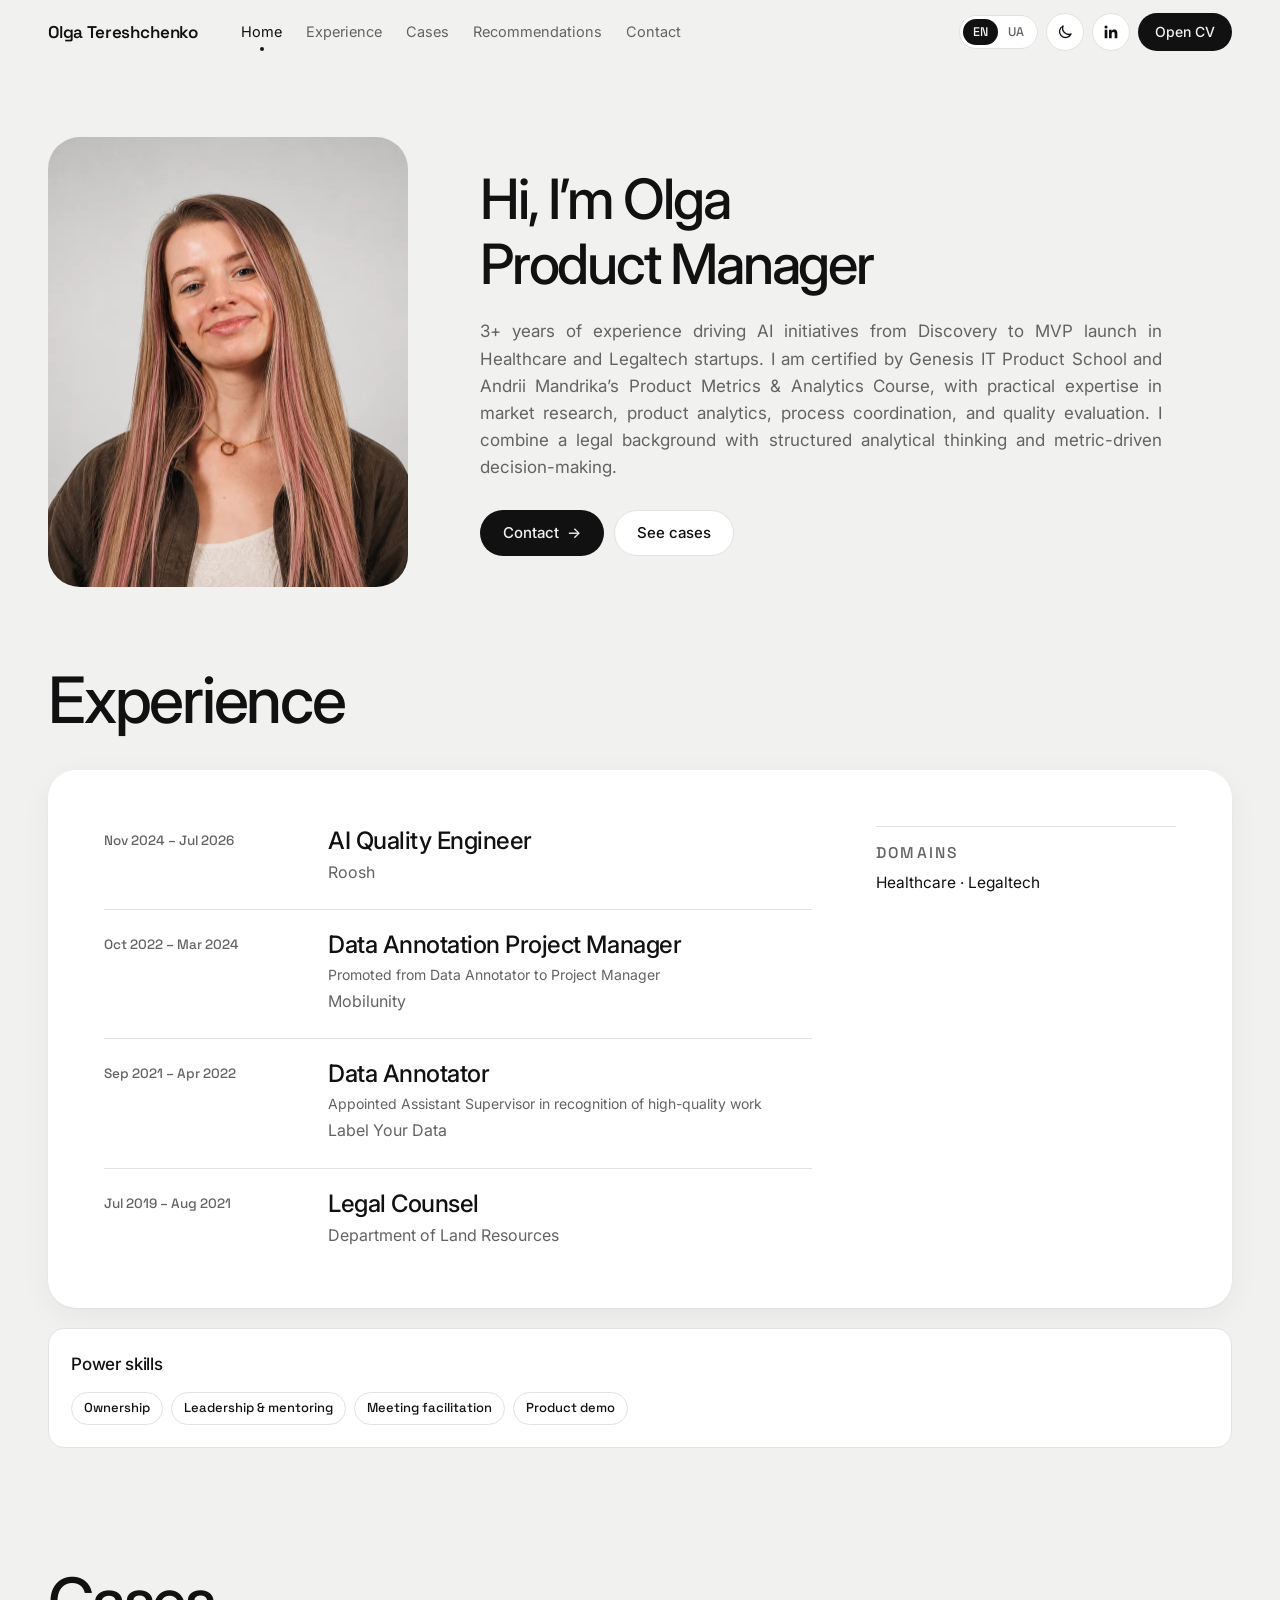
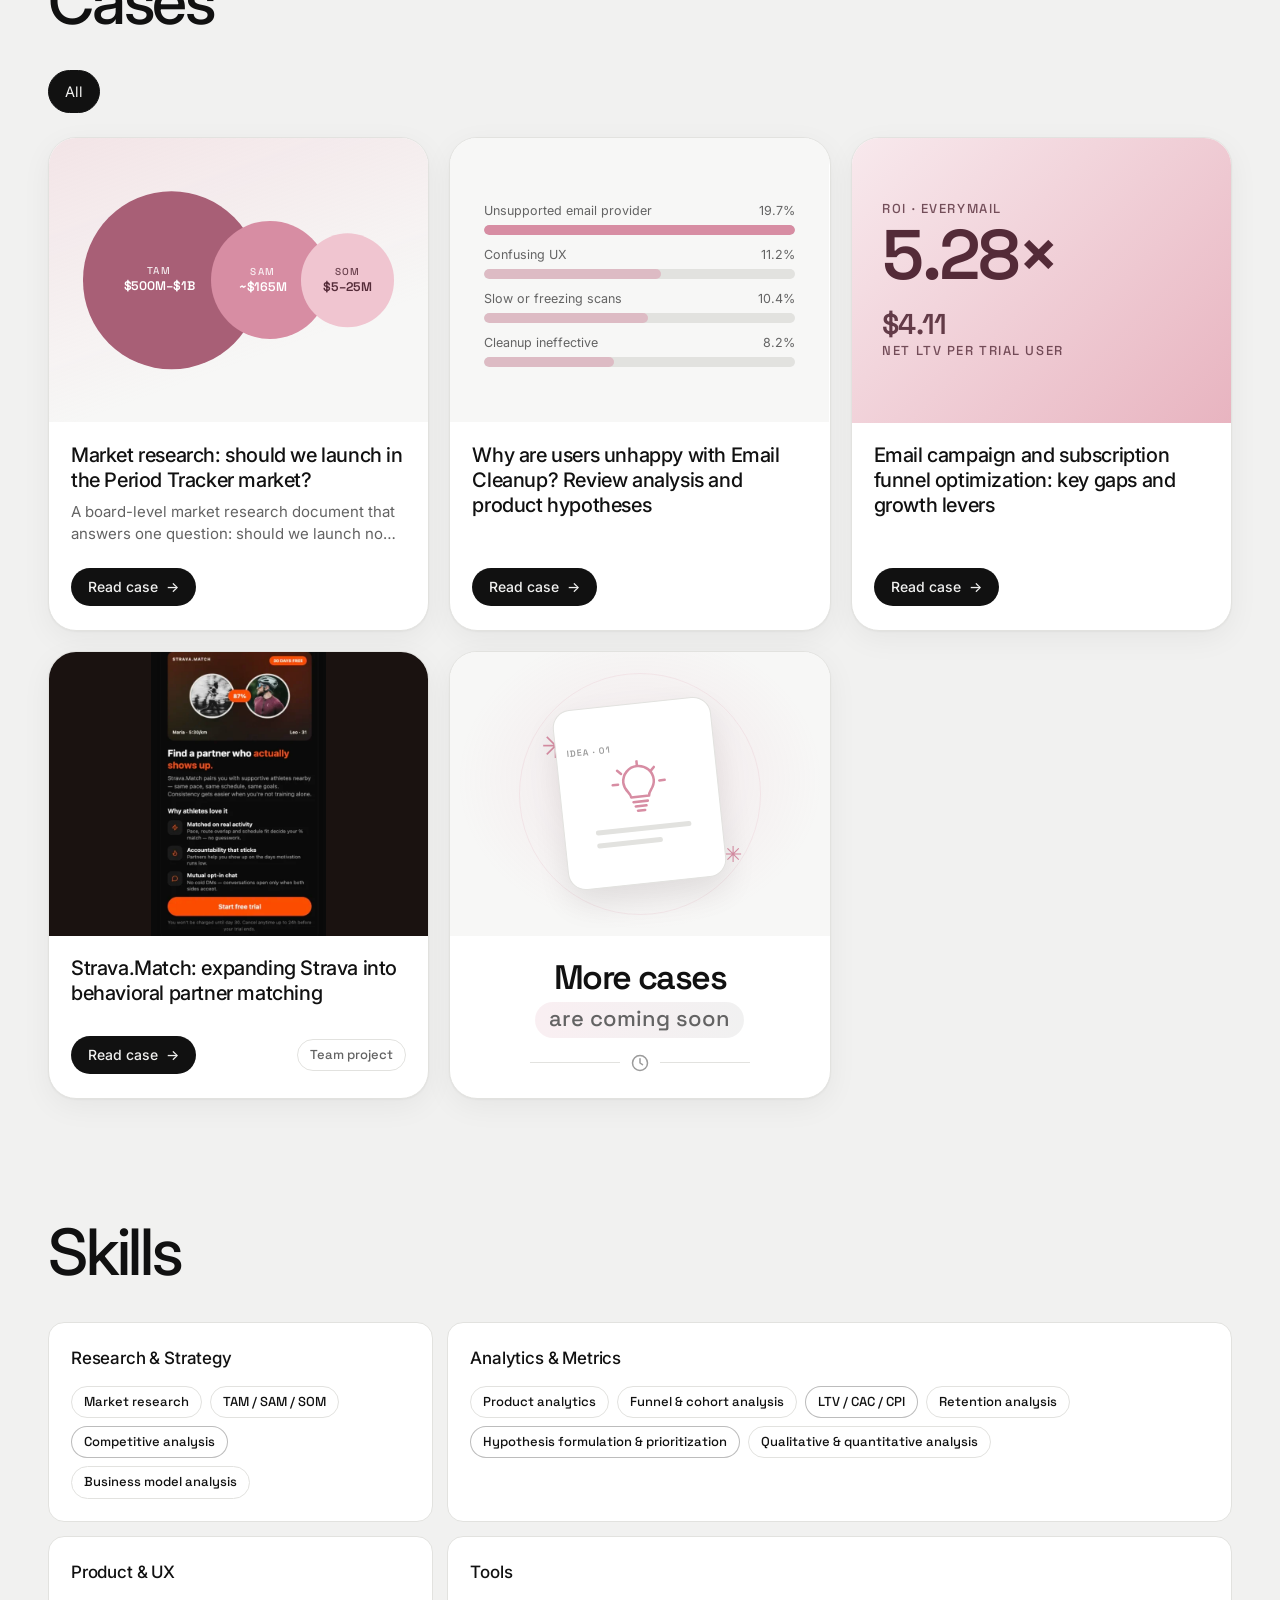
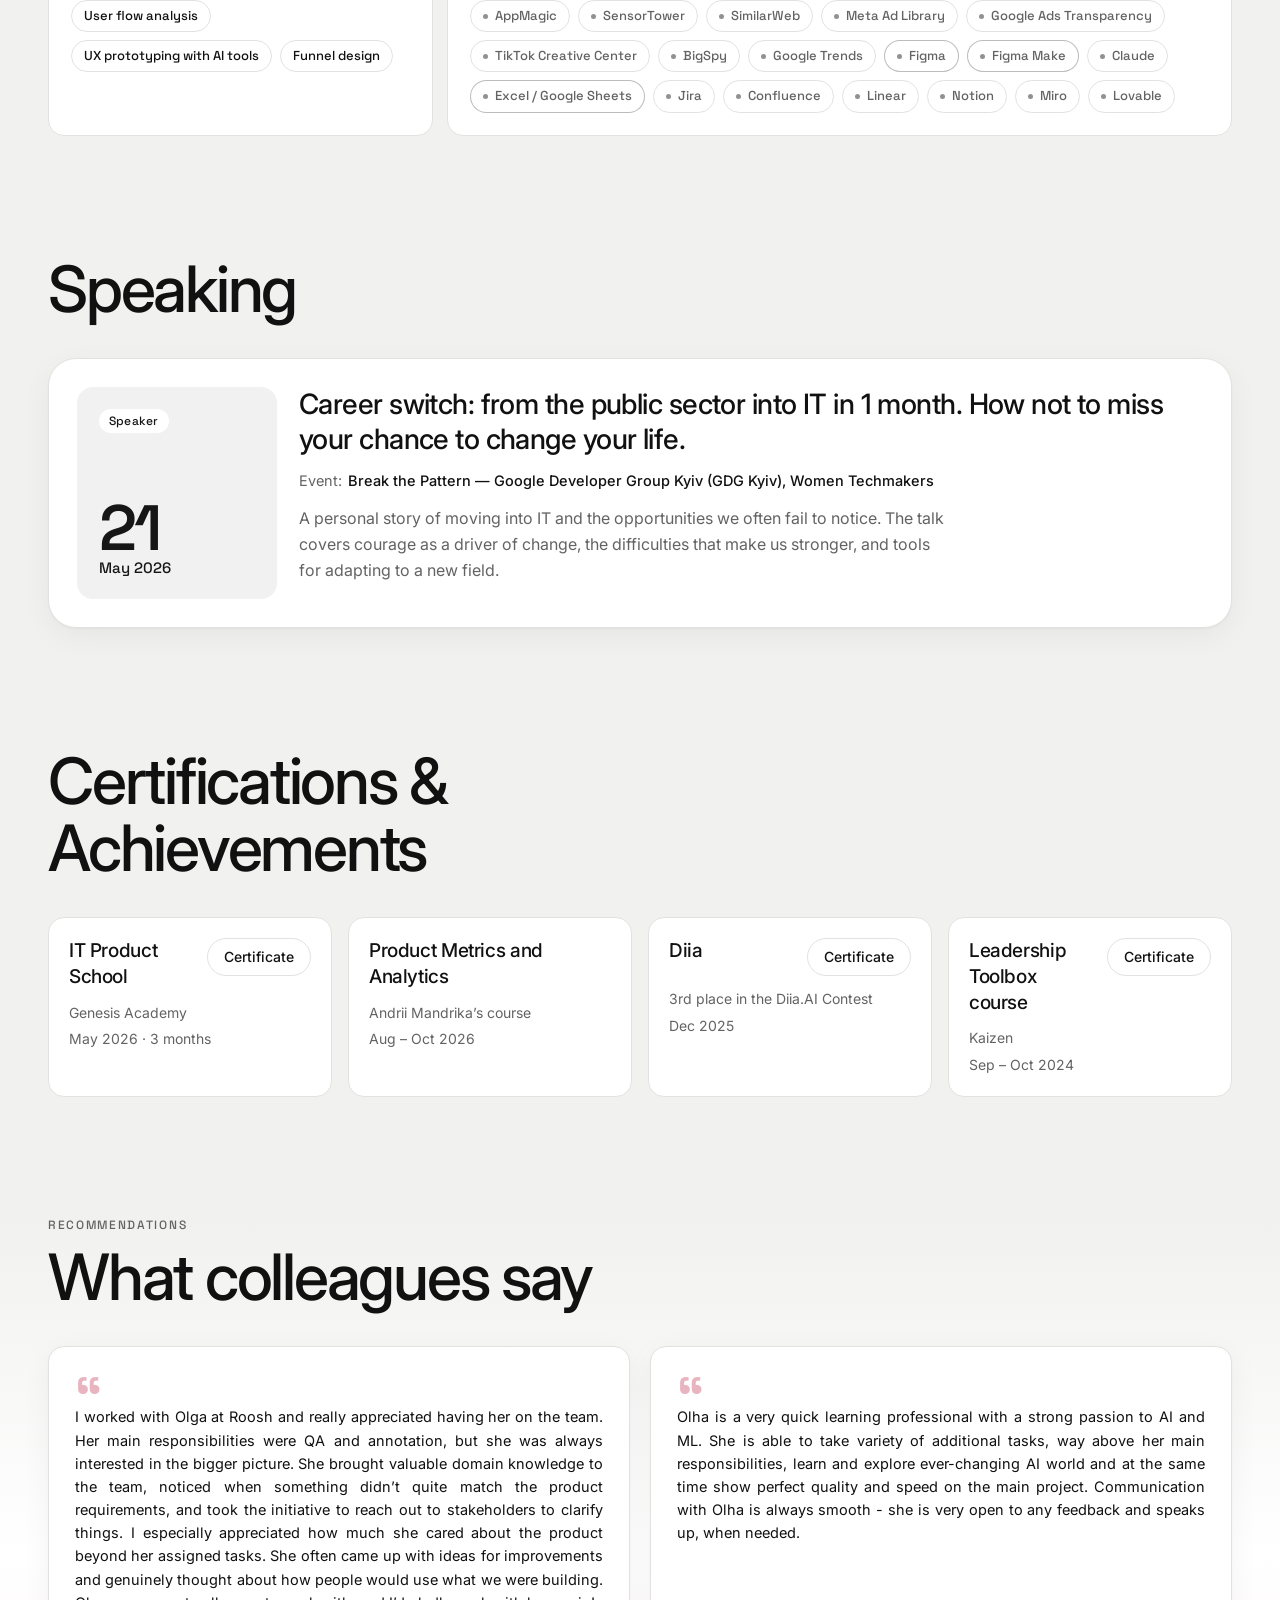
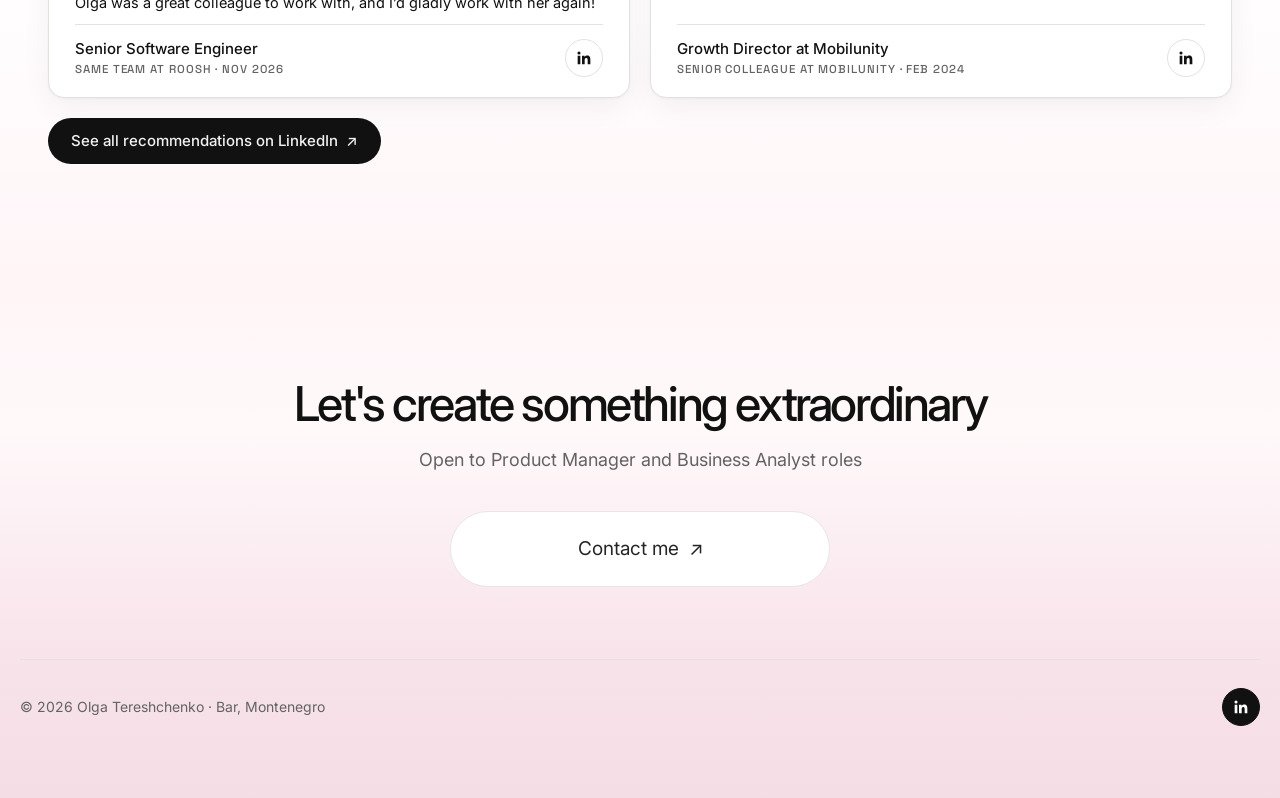
==== commit 2d37ae21: "fixes" ====
--- a/index.html
+++ b/index.html
@@ -57,9 +57,7 @@
     <h2 class="rv" data-i18n="git">Get in touch</h2>
     <p class="lead rv" data-i18n="gitLead">Open to Product Manager and Business Analyst roles</p>
     <div class="contact-links rv">
-      <a class="contact-link" href="mailto:olgatereshchenko555@gmail.com"><span data-i18n="email">Email</span> <small>olgatereshchenko555@gmail.com</small></a>
-      <a class="contact-link" href="https://www.linkedin.com/in/olhatereshchenko/" target="_blank" rel="noopener noreferrer"><span data-i18n="linkedin">Connect on LinkedIn</span> <span class="ext" aria-hidden="true">↗</span></a>
-      <a class="contact-link" href="assets/documents/Olga_Tereshchenko_CV.pdf" target="_blank" rel="noopener" data-cv><span data-i18n="cv">Open CV</span> <span class="ext" aria-hidden="true">↗</span></a>
+      <a class="contact-link" href="https://t.me/millway_o" target="_blank" rel="noopener noreferrer"><span>Contact me</span> <span class="ext" aria-hidden="true">↗</span></a>
     </div>
     <div class="footer-bar">
       <span>© <span id="year">2026</span> <span data-i18n="name">Olga Tereshchenko</span> · <span data-i18n="loc">Bar, Montenegro</span></span>
--- a/css/styles.css
+++ b/css/styles.css
@@ -253,6 +253,7 @@
 .contact h2 { font-size: clamp(32px, 4vw, 48px); line-height: 1; font-weight: 500; letter-spacing: -.05em; }
 .contact .lead { color: var(--muted); font-size: 18px; margin: 18px auto 36px; max-width: 46ch; }
 .contact-links { display: grid; gap: 12px; max-width: 760px; margin: 0 auto; }
+.contact-links .contact-link:last-child { grid-column: 1 / -1; width: min(100%, 380px); justify-self: center; }
 .contact-link { display: flex; align-items: center; justify-content: center; gap: 10px; min-height: 76px; padding: 0 28px; border-radius: 999px; background: var(--surface); border: 1px solid var(--border); font-size: 19px; text-decoration: none; transition: background-color .18s, color .18s, border-color .18s; }
 .contact-link:hover { background: color-mix(in srgb, var(--surface) 88%, var(--bg)); color: var(--accent); border-color: var(--accent); }
 #contact-footer .contact-links .contact-link { background: #FFFFFF; color: #252525; border-color: #E8E5E6; transition: background-color .3s ease, color .3s ease, border-color .3s ease; }
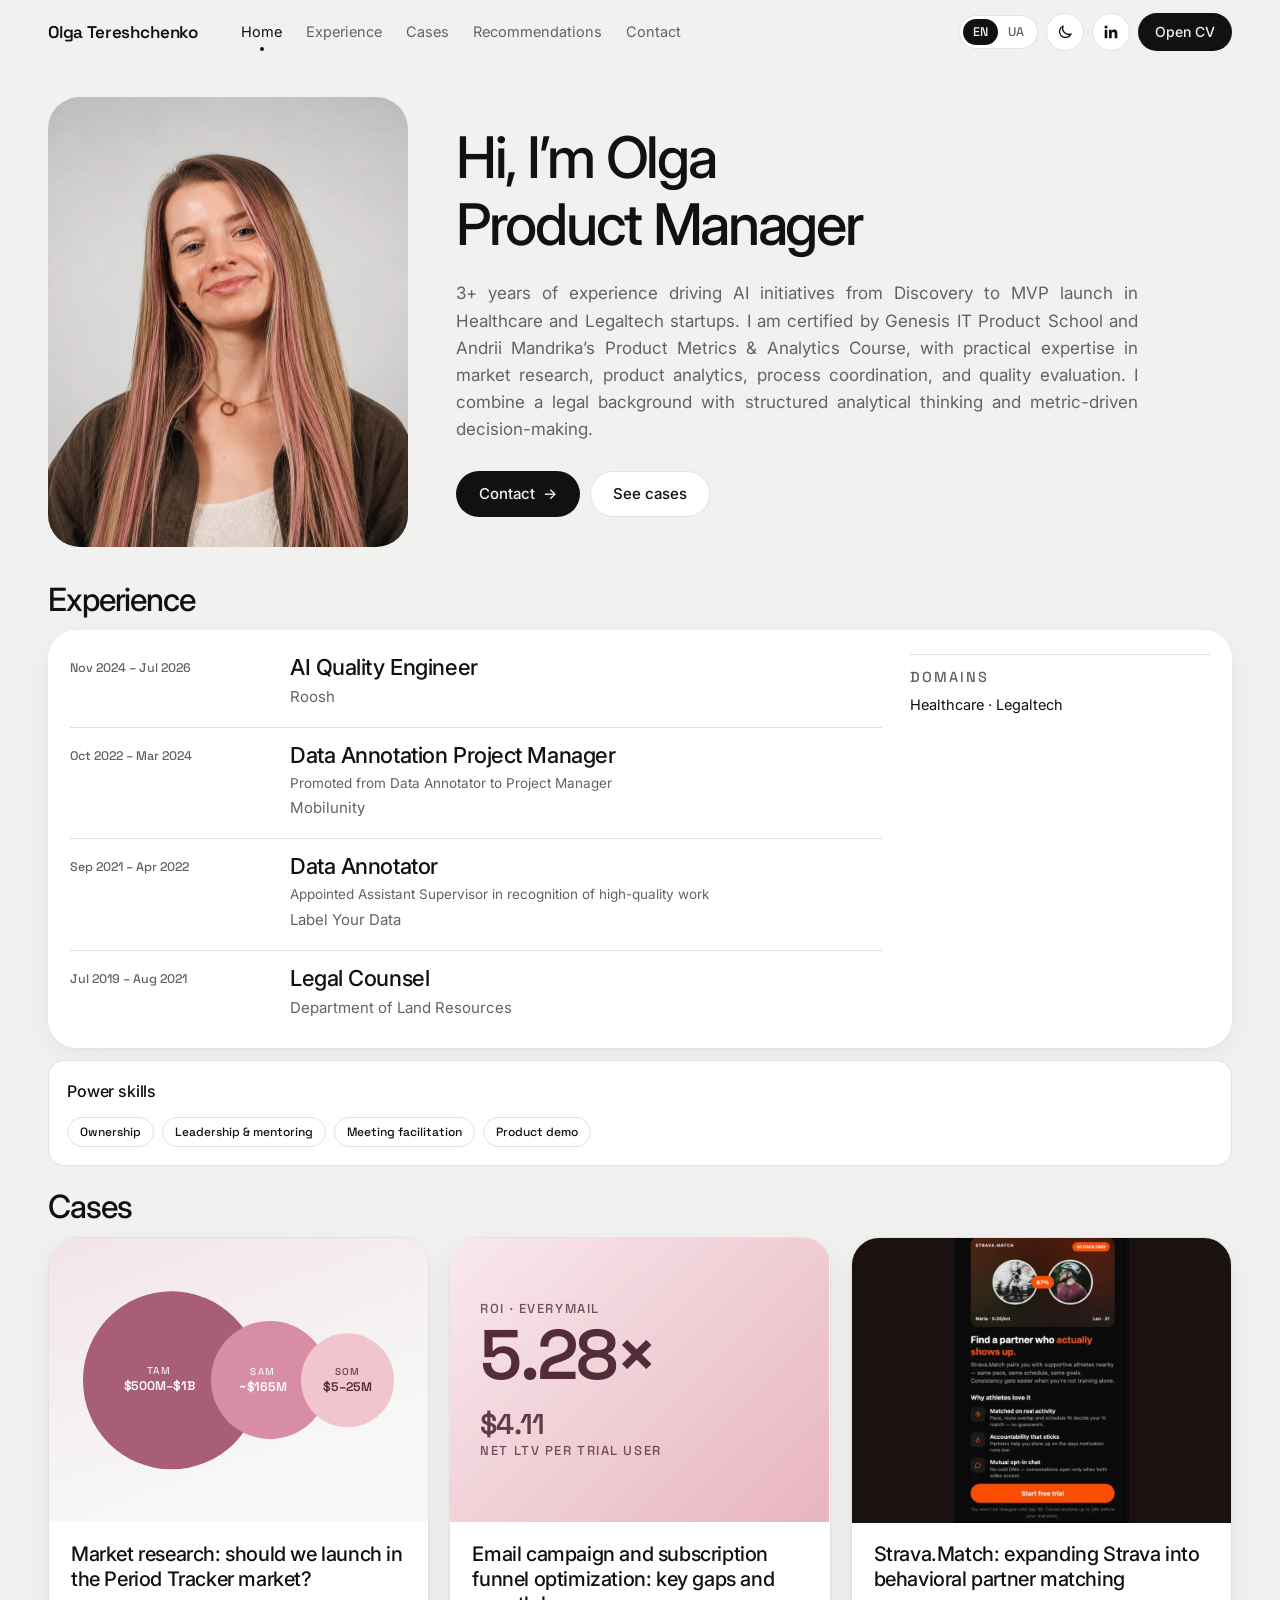
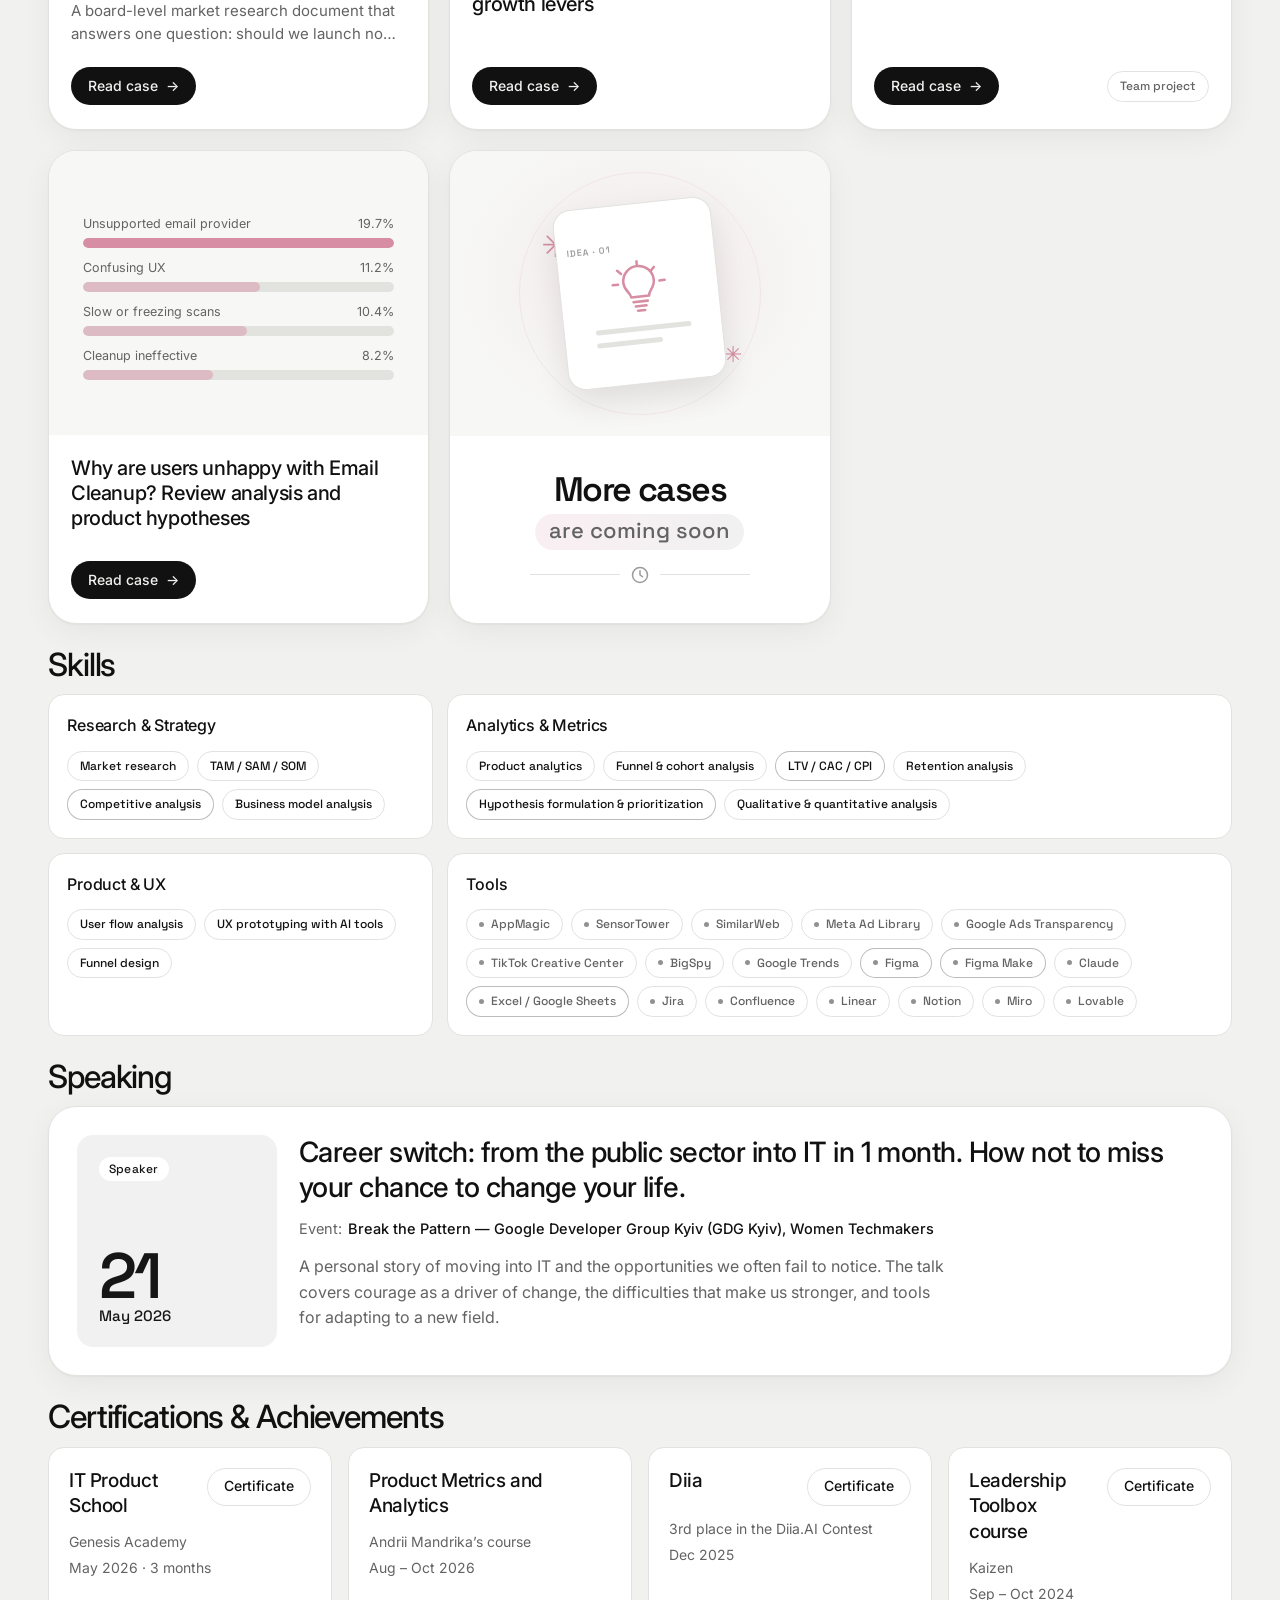
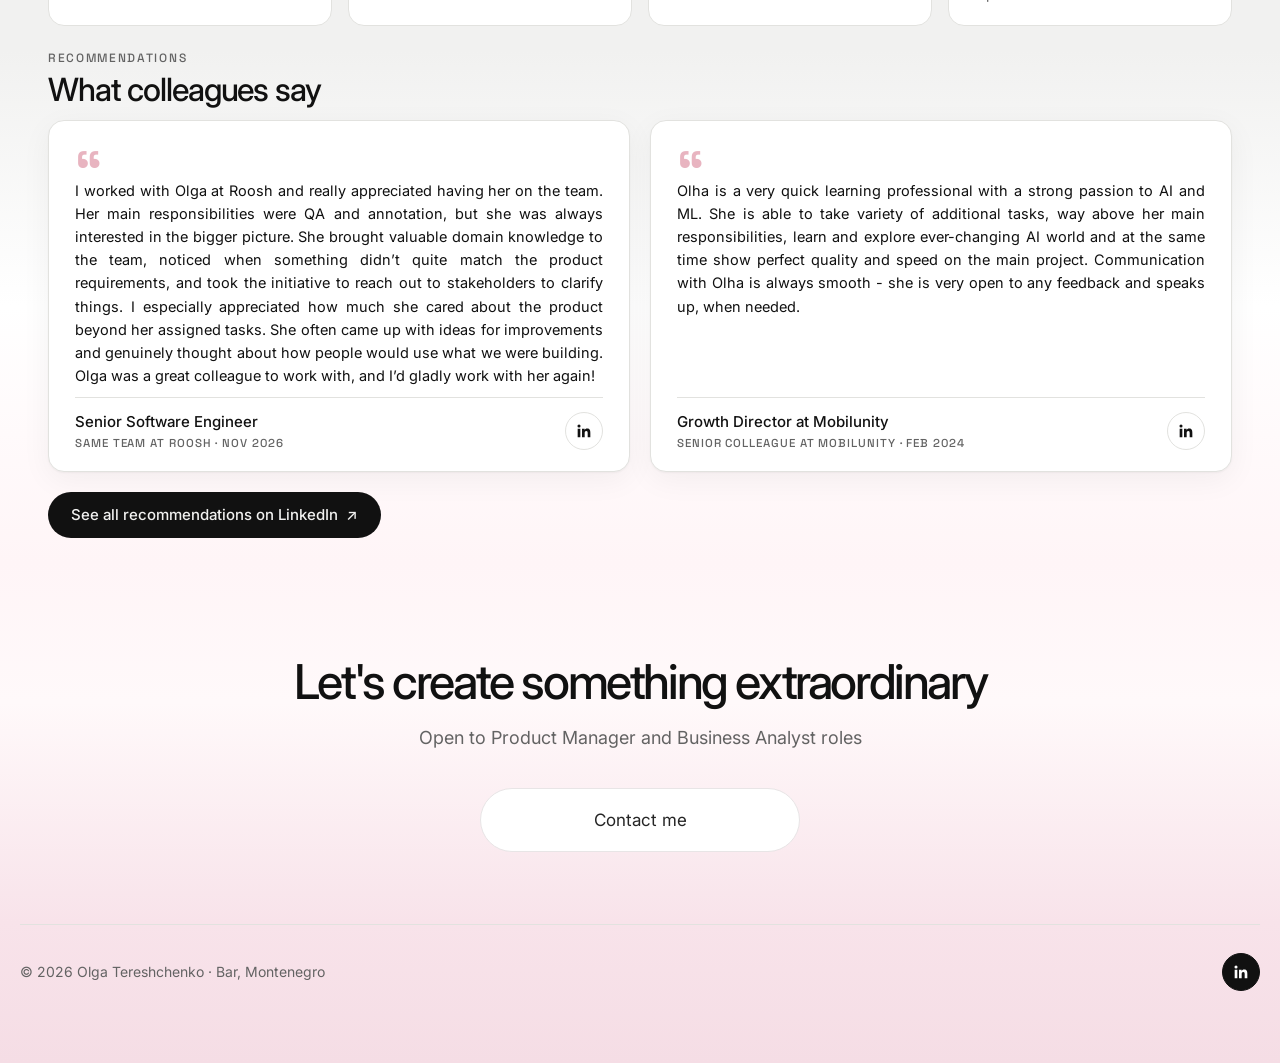
==== commit 5883dbb4: "fixes" ====
--- a/index.html
+++ b/index.html
@@ -1,12 +1,12 @@
 <!doctype html>
 <html lang="en">
 <head>
-<script async src="https://www.googletagmanager.com/gtag/js?id=G-EY52DDGH3L"></script>
+<script async src="https://www.googletagmanager.com/gtag/js?id=G-3KGC2RVNBZ"></script>
 <script>
   window.dataLayer = window.dataLayer || [];
   function gtag(){dataLayer.push(arguments);}
   gtag('js', new Date());
-  gtag('config', 'G-EY52DDGH3L');
+  gtag('config', 'G-3KGC2RVNBZ');
 </script>
 <meta charset="utf-8">
 <meta name="viewport" content="width=device-width, initial-scale=1">
@@ -57,7 +57,7 @@
     <h2 class="rv" data-i18n="git">Get in touch</h2>
     <p class="lead rv" data-i18n="gitLead">Open to Product Manager and Business Analyst roles</p>
     <div class="contact-links rv">
-      <a class="contact-link" href="https://t.me/millway_o" target="_blank" rel="noopener noreferrer"><span>Contact me</span> <span class="ext" aria-hidden="true">↗</span></a>
+      <a class="contact-link" href="https://t.me/millway_o" target="_blank" rel="noopener noreferrer"><span>Contact me</span></a>
     </div>
     <div class="footer-bar">
       <span>© <span id="year">2026</span> <span data-i18n="name">Olga Tereshchenko</span> · <span data-i18n="loc">Bar, Montenegro</span></span>
--- a/css/styles.css
+++ b/css/styles.css
@@ -83,10 +83,12 @@
 .btn:active { transform: translateY(0); }
 
 /* ---------- sections ---------- */
-section.block { padding: 72px 0; }
-.sec-head { display: flex; flex-direction: column; gap: 10px; margin-bottom: 36px; max-width: 760px; }
-.sec-title { font-size: clamp(36px, 6vw, 64px); line-height: 1.04; font-weight: 500; letter-spacing: -.035em; }
-.sec-sub { color: var(--muted); font-size: 18px; line-height: 1.55; }
+section.block { padding: 18px 0; }
+section.block + section.block { padding-top: 16px; }
+#experience { padding-top: clamp(140px, 18vh, 220px); }
+.sec-head { display: flex; flex-direction: column; gap: 6px; margin-bottom: 12px; max-width: 760px; }
+.sec-title { font-size: clamp(24px, 3vw, 32px); line-height: 1.08; font-weight: 500; letter-spacing: -.035em; }
+.sec-sub { color: var(--muted); font-size: 17px; line-height: 1.5; }
 
 /* hero */
 .hero { padding: 40px 0 56px; }
@@ -104,17 +106,17 @@
 .domains b { font-weight: 500; color: var(--text); }
 
 /* about */
-.about-card { background: var(--surface); border-radius: var(--radius); padding: 28px 22px; box-shadow: var(--shadow); display: grid; gap: 28px; }
-.about-text { display: grid; gap: 18px; font-size: 17.5px; line-height: 1.7; color: var(--muted); max-width: 65ch; }
-.about-text p:first-child { color: var(--text); font-size: clamp(20px, 2.2vw, 24px); line-height: 1.5; letter-spacing: -.015em; }
-.about-side { display: grid; gap: 20px; align-content: start; }
-.fact { border-top: 1px solid var(--border); padding-top: 14px; }
+.about-card { background: var(--surface); border-radius: var(--radius); padding: 20px 18px; box-shadow: var(--shadow); display: grid; gap: 18px; }
+.about-text { display: grid; gap: 16px; font-size: 16px; line-height: 1.65; color: var(--muted); max-width: 65ch; }
+.about-text p:first-child { color: var(--text); font-size: clamp(18px, 2vw, 22px); line-height: 1.45; letter-spacing: -.015em; }
+.about-side { display: grid; gap: 16px; align-content: start; }
+.fact { border-top: 1px solid var(--border); padding-top: 12px; }
 .fact .eyebrow { margin-bottom: 6px; }
-.fact p { font-size: 15.5px; line-height: 1.55; }
+.fact p { font-size: 14.5px; line-height: 1.5; }
 
 /* tags */
 .tags { display: flex; flex-wrap: wrap; gap: 8px; }
-.tag { display: inline-flex; align-items: center; gap: 7px; font: 500 13px/1.25 var(--font-accent); padding: 7px 12px; border-radius: 999px; border: 1px solid var(--border); background: var(--surface); color: var(--muted); transition: border-color .18s, background .18s, color .18s; }
+.tag { display: inline-flex; align-items: center; gap: 7px; font: 500 12px/1.2 var(--font-accent); padding: 7px 12px; border-radius: 999px; border: 1px solid var(--border); background: var(--surface); color: var(--muted); transition: border-color .18s, background .18s, color .18s; }
 .tag.skill { background: var(--surface); color: var(--text); border-color: var(--border); }
 .tag.key { border-color: var(--accent-line); }
 .tag.tool::before { content: ""; width: 5px; height: 5px; border-radius: 50%; background: currentColor; opacity: .7; }
@@ -207,19 +209,19 @@
 
 /* skills */
 .skills-grid { display: grid; gap: 14px; }
-.skill-group { background: var(--surface); border: 1px solid var(--border); border-radius: var(--radius-sm); padding: 22px; display: grid; gap: 14px; align-content: start; }
-.skill-group h3 { font-size: 17px; font-weight: 500; letter-spacing: -.01em; }
+.skill-group { background: var(--surface); border: 1px solid var(--border); border-radius: var(--radius-sm); padding: 18px; display: grid; gap: 12px; align-content: start; }
+.skill-group h3 { font-size: 16px; font-weight: 500; letter-spacing: -.01em; }
 
 /* experience */
 .career { list-style: none; display: grid; }
-.career li { display: grid; gap: 4px 24px; padding: 20px 0; border-top: 1px solid var(--border); }
+.career li { display: grid; gap: 4px 20px; padding: 14px 0; border-top: 1px solid var(--border); }
 .career li:first-child { border-top: 0; padding-top: 0; }
 .career li:last-child { padding-bottom: 0; }
-.career-when { font: 500 13.5px/1.4 var(--font-accent); color: var(--muted); }
-.career-role { display: block; font-size: clamp(19px, 2.2vw, 24px); line-height: 1.25; font-weight: 500; letter-spacing: -.02em; }
-.career-path { display: block; margin-top: 5px; color: var(--muted); font-size: 14px; line-height: 1.4; }
-.career-co { display: block; margin-top: 4px; color: var(--muted); font-size: 16px; }
-.experience-power { margin-top: 20px; }
+.career-when { font: 500 12.5px/1.4 var(--font-accent); color: var(--muted); }
+.career-role { display: block; font-size: clamp(17px, 2vw, 22px); line-height: 1.25; font-weight: 500; letter-spacing: -.02em; }
+.career-path { display: block; margin-top: 4px; color: var(--muted); font-size: 13.5px; line-height: 1.4; }
+.career-co { display: block; margin-top: 4px; color: var(--muted); font-size: 15px; }
+.experience-power { margin-top: 12px; }
 
 /* certifications */
 .certs { display: grid; gap: 16px; }
@@ -253,8 +255,8 @@
 .contact h2 { font-size: clamp(32px, 4vw, 48px); line-height: 1; font-weight: 500; letter-spacing: -.05em; }
 .contact .lead { color: var(--muted); font-size: 18px; margin: 18px auto 36px; max-width: 46ch; }
 .contact-links { display: grid; gap: 12px; max-width: 760px; margin: 0 auto; }
-.contact-links .contact-link:last-child { grid-column: 1 / -1; width: min(100%, 380px); justify-self: center; }
-.contact-link { display: flex; align-items: center; justify-content: center; gap: 10px; min-height: 76px; padding: 0 28px; border-radius: 999px; background: var(--surface); border: 1px solid var(--border); font-size: 19px; text-decoration: none; transition: background-color .18s, color .18s, border-color .18s; }
+.contact-links .contact-link:last-child { grid-column: 1 / -1; width: min(100%, 320px); justify-self: center; }
+.contact-link { display: flex; align-items: center; justify-content: center; gap: 10px; min-height: 64px; padding: 0 24px; border-radius: 999px; background: var(--surface); border: 1px solid var(--border); font-size: 17px; line-height: 1.2; text-decoration: none; transition: background-color .18s, color .18s, border-color .18s; }
 .contact-link:hover { background: color-mix(in srgb, var(--surface) 88%, var(--bg)); color: var(--accent); border-color: var(--accent); }
 #contact-footer .contact-links .contact-link { background: #FFFFFF; color: #252525; border-color: #E8E5E6; transition: background-color .3s ease, color .3s ease, border-color .3s ease; }
 #contact-footer .contact-links .contact-link:hover { background: #F5F5F5; color: #252525; border-color: #E8E5E6; }
@@ -263,7 +265,7 @@
 #contact-footer .contact-links .contact-link small { color: inherit; }
 .contact-link .ext { transition: transform .18s; }
 .contact-link:hover .ext { transform: translate(2px, -2px); }
-.contact-link { flex-wrap: wrap; min-width: 0; text-align: center; padding-top: 12px; padding-bottom: 12px; }
+.contact-link { flex-wrap: wrap; min-width: 0; text-align: center; padding-top: 8px; padding-bottom: 8px; }
 .contact-link small { color: var(--muted); font-size: 14px; overflow-wrap: anywhere; }
 .footer-bar { display: flex; flex-wrap: wrap; justify-content: space-between; align-items: center; gap: 12px; padding: 28px 0 32px; margin-top: 72px; border-top: 1px solid var(--border); color: var(--muted); font-size: 14px; }
 .footer-in { background: #111111; color: #FFFFFF; border-color: #111111; transition: background-color .3s ease, border-color .3s ease, color .3s ease; }
@@ -288,7 +290,7 @@
 h1:focus, section:focus, main:focus { outline: none; }
 .case-visual .cv-phone { aspect-ratio: auto; padding: 32px 16px 0; gap: 12px; }
 .case-visual .cv-phone img { width: 30%; max-width: 280px; border-radius: 22px 22px 0 0; }
-.case-layout { display: grid; gap: 32px; padding-top: 40px; }
+.case-layout { display: grid; gap: 20px; padding-top: 20px; }
 .toc { display: none; }
 .toc ol { list-style: none; border-left: 1px solid var(--border); display: grid; gap: 2px; }
 .toc a { display: flex; align-items: center; gap: 10px; padding: 8px 14px; margin-left: 10px; border-radius: 999px; text-decoration: none; color: var(--muted); font-size: 14.5px; transition: color .15s, background .15s; }
@@ -296,7 +298,7 @@
 .toc a:hover { color: var(--text); }
 .toc a.active { color: var(--text); background: var(--accent-soft); }
 .toc a.active::before { background: var(--accent); opacity: 1; }
-.case-sections { display: grid; gap: 64px; min-width: 0; }
+.case-sections { display: grid; gap: 28px; min-width: 0; }
 .cs h2 { font-size: clamp(28px, 3.6vw, 42px); line-height: 1.12; font-weight: 500; letter-spacing: -.03em; margin: 8px 0 18px; max-width: 24ch; }
 .prose { display: grid; gap: 16px; font-size: 17px; line-height: 1.7; color: var(--muted); max-width: 68ch; }
 .prose strong { color: var(--text); font-weight: 600; }
@@ -381,10 +383,12 @@
   .creative-gallery { grid-template-columns: minmax(0, 1fr); max-width: 420px; }
   .contact-link:first-child { flex-direction: column; gap: 2px; padding-left: 16px; padding-right: 16px; }
   .contact-link small { font-size: 13px; }
-  .footer-bar { margin-top: 44px; padding-top: 22px; flex-direction: column; align-items: flex-start; }
-  .footer-bar .footer-in { align-self: flex-end; }
+  .footer-bar { margin-top: 44px; padding-top: 22px; flex-direction: row; align-items: center; }
+  .footer-bar > span { flex: 1; min-width: 0; }
+  .footer-bar .footer-in { flex: none; }
 }
 @media (max-width: 767px) {
+  section.block { padding-bottom: 36px; }
   .talk { gap: 16px; padding: 18px; }
   .talk-date { min-height: 0; flex-direction: row; align-items: center; justify-content: flex-start; gap: 12px; padding: 14px 16px; }
   .talk-date .badge { display: none; }
@@ -394,9 +398,9 @@
 }
 @media (min-width: 768px) {
   :root { --gutter: 28px; }
-  section.block { padding: 96px 0; }
-  .hero { padding: 72px 0 80px; }
-  .hero-grid { grid-template-columns: 300px 1fr; gap: 56px; }
+  section.block { padding: 18px 0; }
+  .hero { padding: 32px 0 36px; }
+  .hero-grid { grid-template-columns: 300px 1fr; gap: 40px; }
   .hero-photo { width: 100%; }
   .cases-grid { grid-template-columns: 1fr 1fr; }
   .about-card { padding: 44px; }
@@ -421,9 +425,9 @@
 }
 @media (min-width: 1024px) {
   .header .cv-btn { display: inline-flex; }
-  section.block { padding: 120px 0; }
-  .hero-grid { grid-template-columns: 360px 1fr; gap: 72px; }
-  .about-card { grid-template-columns: 1fr 300px; gap: 64px; padding: 56px; }
+  section.block { padding: 24px 0; }
+  .hero-grid { grid-template-columns: 360px 1fr; gap: 48px; }
+  .about-card { grid-template-columns: 1fr 300px; gap: 28px; padding: 24px 22px; }
   .cases-grid { grid-template-columns: repeat(3, 1fr); }
   .skills-grid { grid-template-columns: repeat(3, 1fr); }
   .skill-group.wide { grid-column: span 2; }
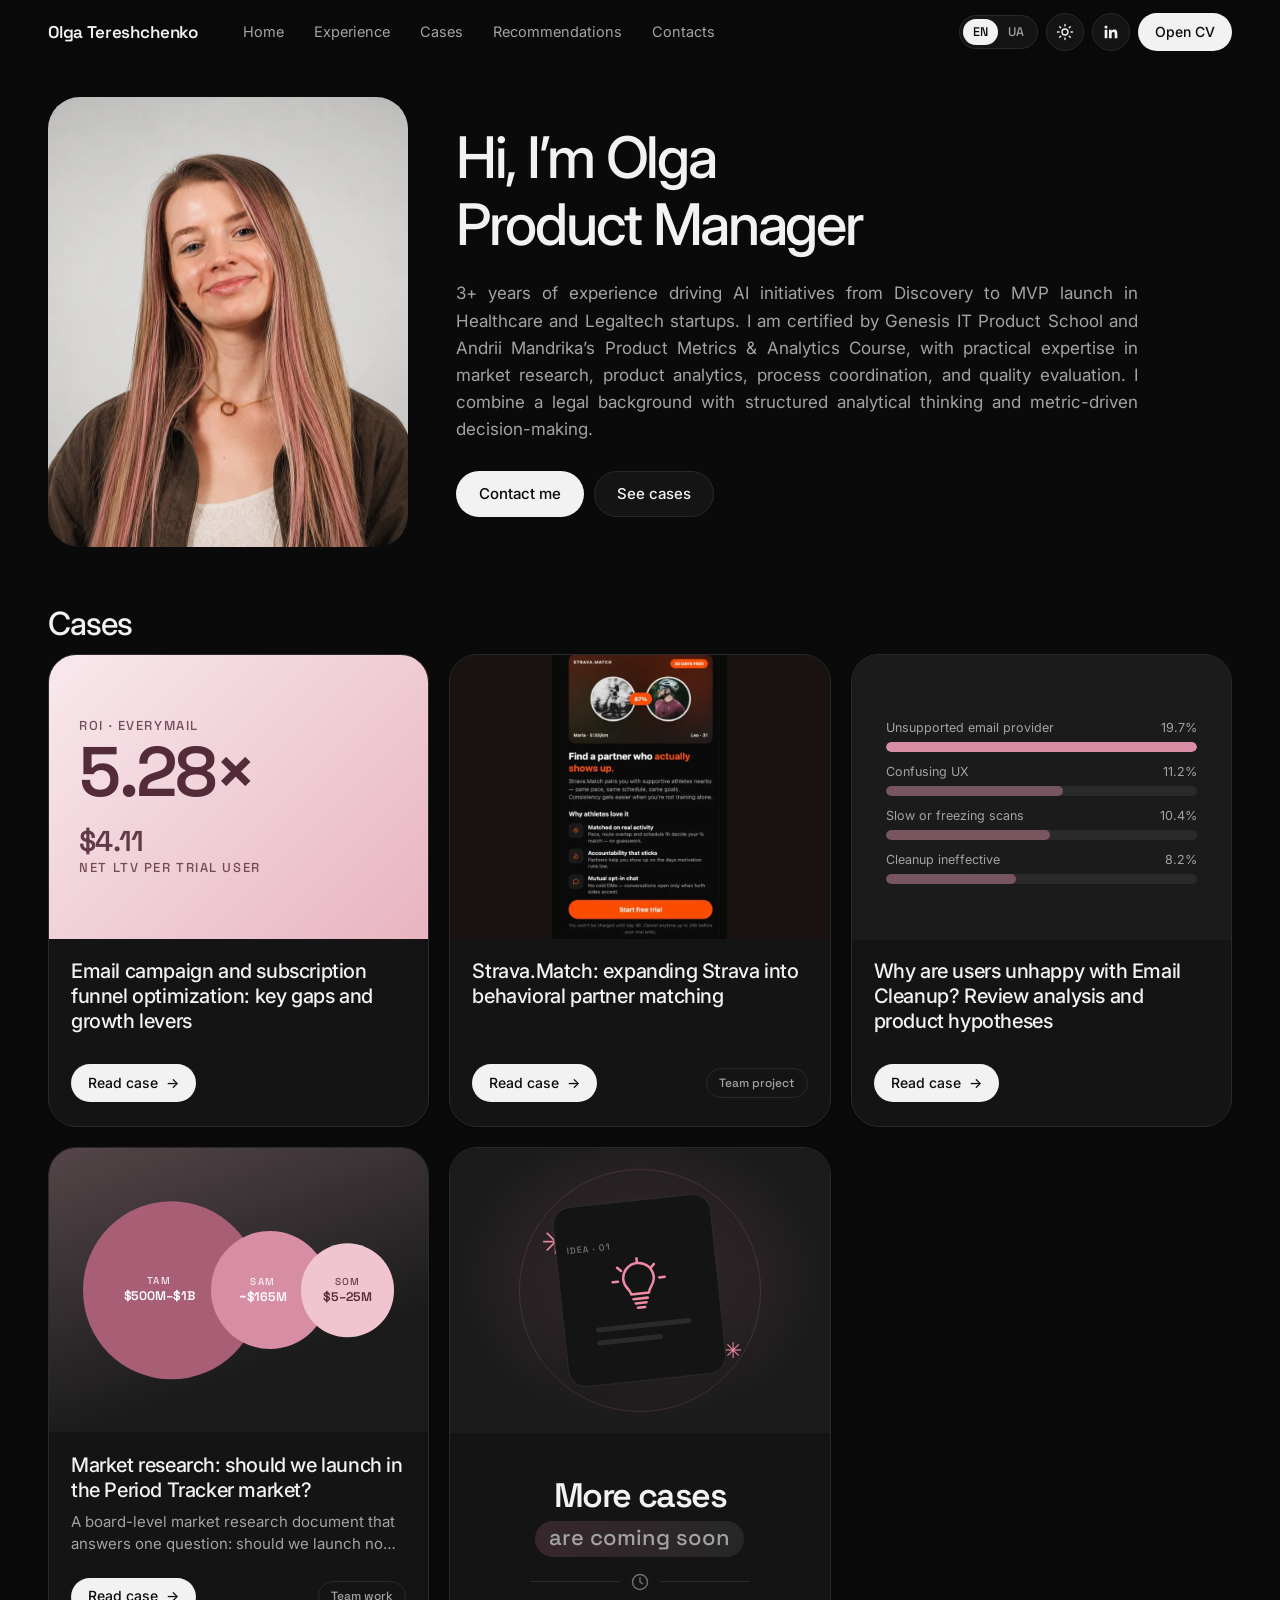
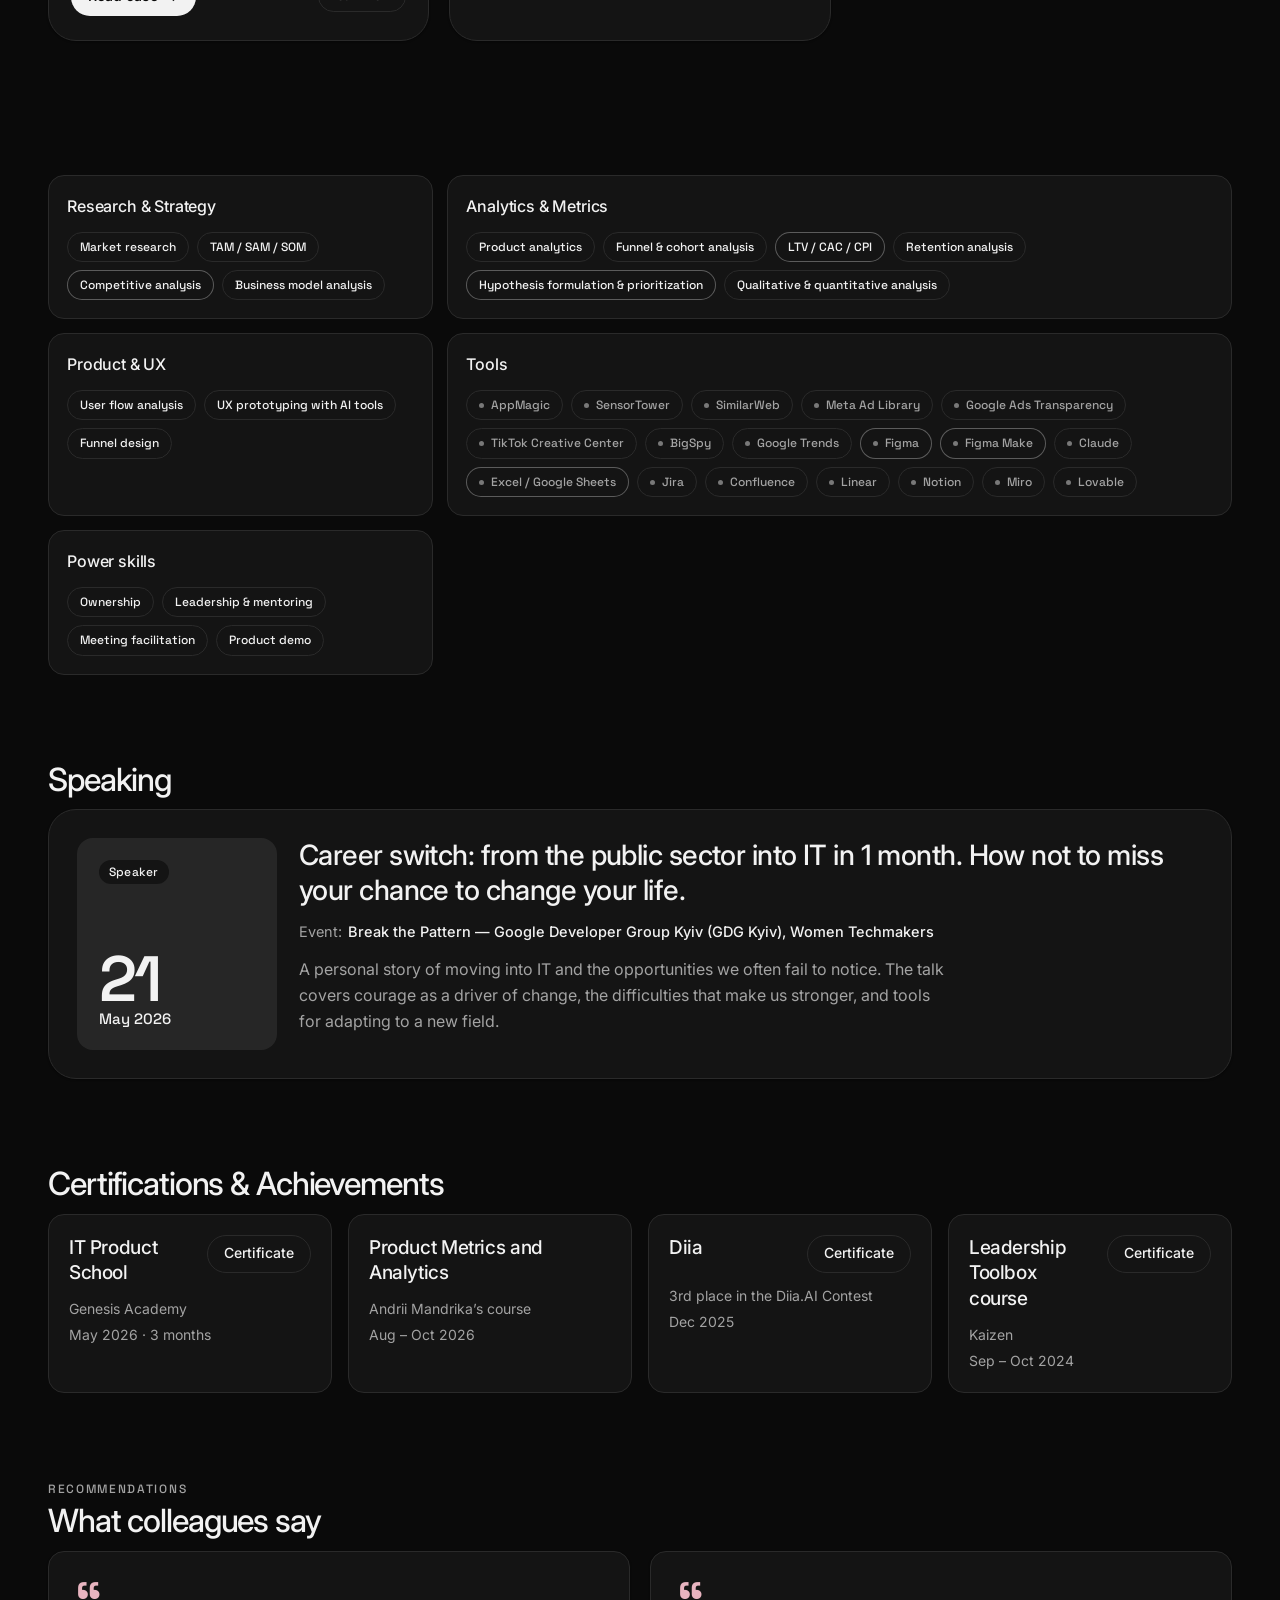
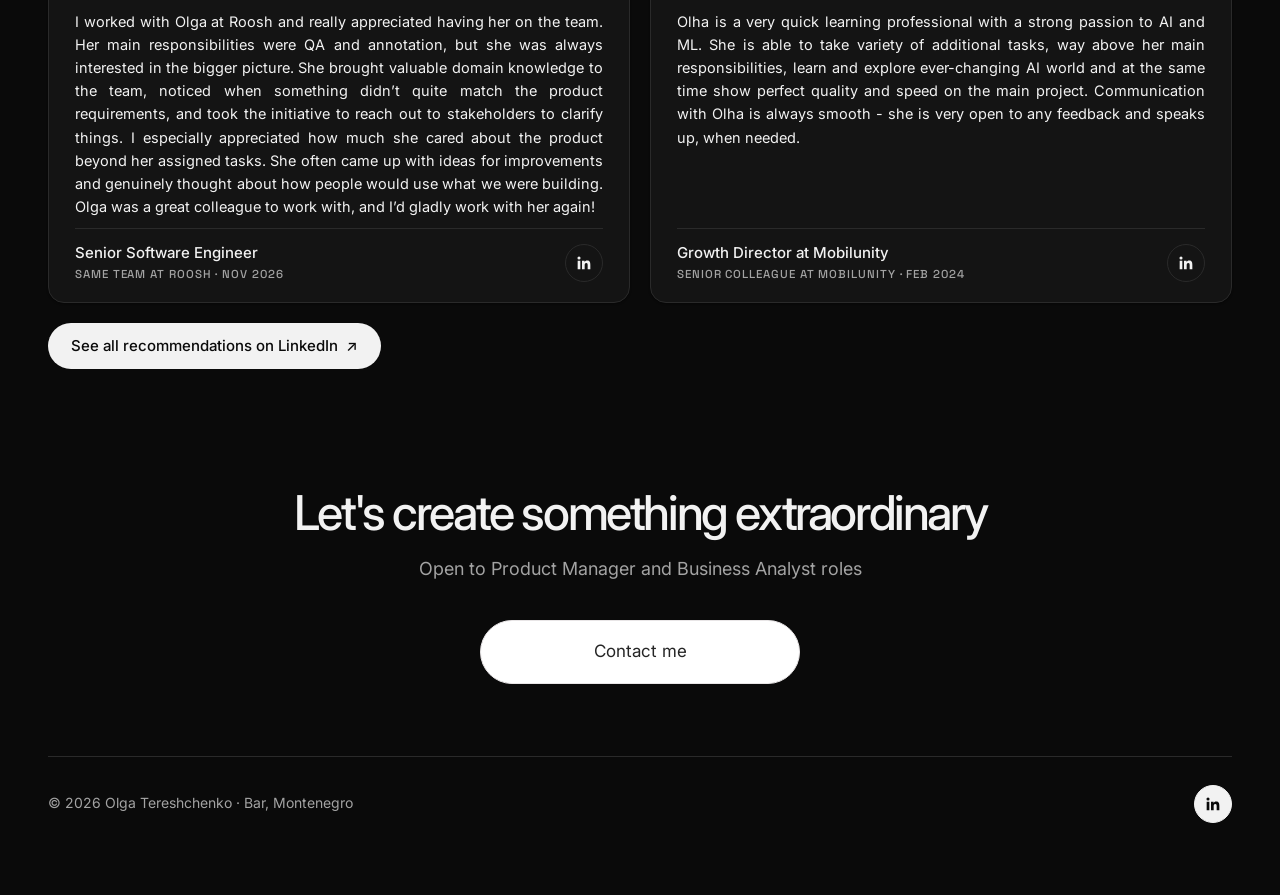
==== commit 48df0f39: "Updated Styles block header Theme background Small fixes" ====
--- a/index.html
+++ b/index.html
@@ -18,7 +18,12 @@
 <script>
   (function () {
     var d = document.documentElement;
-    d.dataset.theme = 'light';
+    var theme = 'dark';
+    try {
+      var savedTheme = localStorage.getItem('theme');
+      if (savedTheme === 'light' || savedTheme === 'dark') theme = savedTheme;
+    } catch (e) {}
+    d.dataset.theme = theme;
     d.classList.add('js');
   })();
 </script>
--- a/css/styles.css
+++ b/css/styles.css
@@ -1,5 +1,6 @@
 :root {
   --bg: #f1f1f0; --surface: #ffffff; --surface-2: #f7f7f6;
+  --nav-active: #e8e8e6;
   --text: #111111; --muted: #636363; --faint: #9b9b9b; --border: #e2e2df;
   --accent: #161616; --accent-strong: #000000; --accent-soft: rgba(17, 17, 17, .06); --on-accent: #ffffff;
   --accent-line: rgba(17, 17, 17, .28);
@@ -8,20 +9,17 @@
   --shadow: 0 1px 2px rgba(0,0,0,.04), 0 8px 30px rgba(0,0,0,.05);
   --font: 'Inter', system-ui, -apple-system, 'Segoe UI', Roboto, sans-serif;
   --font-accent: 'Space Grotesk', 'Inter', system-ui, sans-serif;
-  --gutter: 16px; --max: 1240px; --header-h: 64px;
-  --paw: url("data:image/svg+xml,%3Csvg xmlns='http://www.w3.org/2000/svg' width='26' height='26' viewBox='0 0 36 36'%3E%3Cg fill='%23ffffff' stroke='%23ffffff' stroke-width='2.6' stroke-linejoin='round'%3E%3Cellipse cx='18' cy='23' rx='13' ry='11'/%3E%3Cellipse cx='6.5' cy='15.5' rx='5.2' ry='6.4' transform='rotate(-22 6.5 15.5)'/%3E%3Cellipse cx='13.5' cy='8.5' rx='5.2' ry='6.6' transform='rotate(-8 13.5 8.5)'/%3E%3Cellipse cx='22.5' cy='8.5' rx='5.2' ry='6.6' transform='rotate(8 22.5 8.5)'/%3E%3Cellipse cx='29.5' cy='15.5' rx='5.2' ry='6.4' transform='rotate(22 29.5 15.5)'/%3E%3C/g%3E%3Cg fill='%23161616'%3E%3Cellipse cx='18' cy='23' rx='13' ry='11'/%3E%3Cellipse cx='6.5' cy='15.5' rx='5.2' ry='6.4' transform='rotate(-22 6.5 15.5)'/%3E%3Cellipse cx='13.5' cy='8.5' rx='5.2' ry='6.6' transform='rotate(-8 13.5 8.5)'/%3E%3Cellipse cx='22.5' cy='8.5' rx='5.2' ry='6.6' transform='rotate(8 22.5 8.5)'/%3E%3Cellipse cx='29.5' cy='15.5' rx='5.2' ry='6.4' transform='rotate(22 29.5 15.5)'/%3E%3C/g%3E%3Cg fill='%23e8b4c0'%3E%3Cellipse cx='6.5' cy='15.5' rx='3.3' ry='4.3' transform='rotate(-22 6.5 15.5)'/%3E%3Cellipse cx='13.5' cy='8.5' rx='3.3' ry='4.5' transform='rotate(-8 13.5 8.5)'/%3E%3Cellipse cx='22.5' cy='8.5' rx='3.3' ry='4.5' transform='rotate(8 22.5 8.5)'/%3E%3Cellipse cx='29.5' cy='15.5' rx='3.3' ry='4.3' transform='rotate(22 29.5 15.5)'/%3E%3Cpath d='M18 17c-3.6 0-7 3.6-7 6.9 0 2.3 1.8 3.4 3.5 3.4 1.4 0 2.2-.8 3.5-.8s2.1.8 3.5.8c1.7 0 3.5-1.1 3.5-3.4 0-3.3-3.4-6.9-7-6.9z'/%3E%3C/g%3E%3C/svg%3E") 13 13, auto;
-  --paw-hot: url("data:image/svg+xml,%3Csvg xmlns='http://www.w3.org/2000/svg' width='26' height='26' viewBox='0 0 36 36'%3E%3Cg fill='%23ffffff' stroke='%23ffffff' stroke-width='2.6' stroke-linejoin='round'%3E%3Cellipse cx='18' cy='23' rx='13' ry='11'/%3E%3Cellipse cx='6.5' cy='15.5' rx='5.2' ry='6.4' transform='rotate(-22 6.5 15.5)'/%3E%3Cellipse cx='13.5' cy='8.5' rx='5.2' ry='6.6' transform='rotate(-8 13.5 8.5)'/%3E%3Cellipse cx='22.5' cy='8.5' rx='5.2' ry='6.6' transform='rotate(8 22.5 8.5)'/%3E%3Cellipse cx='29.5' cy='15.5' rx='5.2' ry='6.4' transform='rotate(22 29.5 15.5)'/%3E%3C/g%3E%3Cg fill='%23161616'%3E%3Cellipse cx='18' cy='23' rx='13' ry='11'/%3E%3Cellipse cx='6.5' cy='15.5' rx='5.2' ry='6.4' transform='rotate(-22 6.5 15.5)'/%3E%3Cellipse cx='13.5' cy='8.5' rx='5.2' ry='6.6' transform='rotate(-8 13.5 8.5)'/%3E%3Cellipse cx='22.5' cy='8.5' rx='5.2' ry='6.6' transform='rotate(8 22.5 8.5)'/%3E%3Cellipse cx='29.5' cy='15.5' rx='5.2' ry='6.4' transform='rotate(22 29.5 15.5)'/%3E%3C/g%3E%3Cg fill='%23f08aa5'%3E%3Cellipse cx='6.5' cy='15.5' rx='3.3' ry='4.3' transform='rotate(-22 6.5 15.5)'/%3E%3Cellipse cx='13.5' cy='8.5' rx='3.3' ry='4.5' transform='rotate(-8 13.5 8.5)'/%3E%3Cellipse cx='22.5' cy='8.5' rx='3.3' ry='4.5' transform='rotate(8 22.5 8.5)'/%3E%3Cellipse cx='29.5' cy='15.5' rx='3.3' ry='4.3' transform='rotate(22 29.5 15.5)'/%3E%3Cpath d='M18 17c-3.6 0-7 3.6-7 6.9 0 2.3 1.8 3.4 3.5 3.4 1.4 0 2.2-.8 3.5-.8s2.1.8 3.5.8c1.7 0 3.5-1.1 3.5-3.4 0-3.3-3.4-6.9-7-6.9z'/%3E%3C/g%3E%3C/svg%3E") 13 13, auto;
+  --gutter: 16px; --max: 1240px; --header-h: 64px; --section-space: clamp(32px, 5vw, 72px);
   color-scheme: light;
 }
 :root[data-theme="dark"] {
   --bg: #0a0a0a; --surface: #141414; --surface-2: #1b1b1b;
+  --nav-active: #1b1b1b;
   --text: #f2f2f2; --muted: #a3a3a3; --faint: #6e6e6e; --border: #2a2a2a;
   --accent: #f2f2f2; --accent-strong: #ffffff; --accent-soft: rgba(255, 255, 255, .08); --on-accent: #0a0a0a;
   --accent-line: rgba(255, 255, 255, .3);
   --cover: #f08aa5; --cover-soft: rgba(240, 138, 165, .16); --on-cover: #241016;
   --shadow: 0 1px 2px rgba(0,0,0,.4);
-  --paw: url("data:image/svg+xml,%3Csvg xmlns='http://www.w3.org/2000/svg' width='26' height='26' viewBox='0 0 36 36'%3E%3Cg fill='%23ffffff' stroke='%23ffffff' stroke-width='2.6' stroke-linejoin='round'%3E%3Cellipse cx='18' cy='23' rx='13' ry='11'/%3E%3Cellipse cx='6.5' cy='15.5' rx='5.2' ry='6.4' transform='rotate(-22 6.5 15.5)'/%3E%3Cellipse cx='13.5' cy='8.5' rx='5.2' ry='6.6' transform='rotate(-8 13.5 8.5)'/%3E%3Cellipse cx='22.5' cy='8.5' rx='5.2' ry='6.6' transform='rotate(8 22.5 8.5)'/%3E%3Cellipse cx='29.5' cy='15.5' rx='5.2' ry='6.4' transform='rotate(22 29.5 15.5)'/%3E%3C/g%3E%3Cg fill='%23161616'%3E%3Cellipse cx='18' cy='23' rx='13' ry='11'/%3E%3Cellipse cx='6.5' cy='15.5' rx='5.2' ry='6.4' transform='rotate(-22 6.5 15.5)'/%3E%3Cellipse cx='13.5' cy='8.5' rx='5.2' ry='6.6' transform='rotate(-8 13.5 8.5)'/%3E%3Cellipse cx='22.5' cy='8.5' rx='5.2' ry='6.6' transform='rotate(8 22.5 8.5)'/%3E%3Cellipse cx='29.5' cy='15.5' rx='5.2' ry='6.4' transform='rotate(22 29.5 15.5)'/%3E%3C/g%3E%3Cg fill='%23e8b4c0'%3E%3Cellipse cx='6.5' cy='15.5' rx='3.3' ry='4.3' transform='rotate(-22 6.5 15.5)'/%3E%3Cellipse cx='13.5' cy='8.5' rx='3.3' ry='4.5' transform='rotate(-8 13.5 8.5)'/%3E%3Cellipse cx='22.5' cy='8.5' rx='3.3' ry='4.5' transform='rotate(8 22.5 8.5)'/%3E%3Cellipse cx='29.5' cy='15.5' rx='3.3' ry='4.3' transform='rotate(22 29.5 15.5)'/%3E%3Cpath d='M18 17c-3.6 0-7 3.6-7 6.9 0 2.3 1.8 3.4 3.5 3.4 1.4 0 2.2-.8 3.5-.8s2.1.8 3.5.8c1.7 0 3.5-1.1 3.5-3.4 0-3.3-3.4-6.9-7-6.9z'/%3E%3C/g%3E%3C/svg%3E") 13 13, auto;
-  --paw-hot: url("data:image/svg+xml,%3Csvg xmlns='http://www.w3.org/2000/svg' width='26' height='26' viewBox='0 0 36 36'%3E%3Cg fill='%23ffffff' stroke='%23ffffff' stroke-width='2.6' stroke-linejoin='round'%3E%3Cellipse cx='18' cy='23' rx='13' ry='11'/%3E%3Cellipse cx='6.5' cy='15.5' rx='5.2' ry='6.4' transform='rotate(-22 6.5 15.5)'/%3E%3Cellipse cx='13.5' cy='8.5' rx='5.2' ry='6.6' transform='rotate(-8 13.5 8.5)'/%3E%3Cellipse cx='22.5' cy='8.5' rx='5.2' ry='6.6' transform='rotate(8 22.5 8.5)'/%3E%3Cellipse cx='29.5' cy='15.5' rx='5.2' ry='6.4' transform='rotate(22 29.5 15.5)'/%3E%3C/g%3E%3Cg fill='%23161616'%3E%3Cellipse cx='18' cy='23' rx='13' ry='11'/%3E%3Cellipse cx='6.5' cy='15.5' rx='5.2' ry='6.4' transform='rotate(-22 6.5 15.5)'/%3E%3Cellipse cx='13.5' cy='8.5' rx='5.2' ry='6.6' transform='rotate(-8 13.5 8.5)'/%3E%3Cellipse cx='22.5' cy='8.5' rx='5.2' ry='6.6' transform='rotate(8 22.5 8.5)'/%3E%3Cellipse cx='29.5' cy='15.5' rx='5.2' ry='6.4' transform='rotate(22 29.5 15.5)'/%3E%3C/g%3E%3Cg fill='%23f08aa5'%3E%3Cellipse cx='6.5' cy='15.5' rx='3.3' ry='4.3' transform='rotate(-22 6.5 15.5)'/%3E%3Cellipse cx='13.5' cy='8.5' rx='3.3' ry='4.5' transform='rotate(-8 13.5 8.5)'/%3E%3Cellipse cx='22.5' cy='8.5' rx='3.3' ry='4.5' transform='rotate(8 22.5 8.5)'/%3E%3Cellipse cx='29.5' cy='15.5' rx='3.3' ry='4.3' transform='rotate(22 29.5 15.5)'/%3E%3Cpath d='M18 17c-3.6 0-7 3.6-7 6.9 0 2.3 1.8 3.4 3.5 3.4 1.4 0 2.2-.8 3.5-.8s2.1.8 3.5.8c1.7 0 3.5-1.1 3.5-3.4 0-3.3-3.4-6.9-7-6.9z'/%3E%3C/g%3E%3C/svg%3E") 13 13, auto;
   color-scheme: dark;
 }
 *, *::before, *::after { box-sizing: border-box; }
@@ -49,11 +47,11 @@
 .header.scrolled { border-bottom-color: var(--border); }
 .header .wrap { height: var(--header-h); display: flex; align-items: center; gap: 12px; }
 .logo { min-width: 0; overflow: hidden; text-overflow: ellipsis; font: 600 clamp(14px, 4vw, 17px)/1.2 var(--font-accent); letter-spacing: -.01em; text-decoration: none; white-space: nowrap; display: inline-flex; align-items: center; gap: 8px; }
-.nav { display: none; gap: 2px; margin-left: 20px; }
-.nav a { position: relative; text-decoration: none; color: var(--muted); font-size: 14.5px; padding: 8px 11px; border-radius: 999px; transition: color .15s; }
-.nav a:hover { color: var(--text); }
-.nav a.active { color: var(--text); }
-.nav a.active::after { content: ""; position: absolute; left: 50%; bottom: 1px; width: 4px; height: 4px; border-radius: 50%; background: var(--accent); transform: translateX(-50%); }
+.nav { display: none; gap: 4px; margin-left: 20px; }
+.nav a { position: relative; text-decoration: none; color: var(--muted); font-size: 14.5px; padding: 9px 13px; border-radius: 999px; transition: color .15s, background-color .35s ease; }
+.nav a:hover { color: var(--text); background: var(--nav-active); }
+.nav a.active { color: var(--text); background: var(--nav-active); }
+.nav a.highlight-expired:hover { color: var(--muted); background: transparent; }
 .tools { flex: none; margin-left: auto; display: flex; align-items: center; gap: 8px; }
 .seg { display: inline-flex; border: 1px solid var(--border); border-radius: 999px; padding: 3px; background: var(--surface); }
 .seg button { font: 500 12.5px/1 var(--font-accent); padding: 7px 10px; border-radius: 999px; color: var(--muted); transition: background .15s, color .15s; }
@@ -65,6 +63,7 @@
 .menu-btn { display: inline-grid; }
 .header .cv-btn { display: none; }
 .header .in-btn { display: none; }
+:root:not([data-theme="dark"]) .header { background: var(--surface); border-bottom-color: var(--border); }
 .mobile-nav { display: none; border-top: 1px solid var(--border); padding: 8px var(--gutter) 20px; }
 .mobile-nav.open { display: block; }
 .mobile-nav a { display: block; padding: 13px 4px; font-size: 17px; text-decoration: none; border-bottom: 1px solid var(--border); color: var(--muted); }
@@ -84,8 +83,7 @@
 
 /* ---------- sections ---------- */
 section.block { padding: 18px 0; }
-section.block + section.block { padding-top: 16px; }
-#experience { padding-top: clamp(140px, 18vh, 220px); }
+section.block + section.block { padding-top: var(--section-space); }
 .sec-head { display: flex; flex-direction: column; gap: 6px; margin-bottom: 12px; max-width: 760px; }
 .sec-title { font-size: clamp(24px, 3vw, 32px); line-height: 1.08; font-weight: 500; letter-spacing: -.035em; }
 .sec-sub { color: var(--muted); font-size: 17px; line-height: 1.5; }
@@ -221,7 +219,6 @@
 .career-role { display: block; font-size: clamp(17px, 2vw, 22px); line-height: 1.25; font-weight: 500; letter-spacing: -.02em; }
 .career-path { display: block; margin-top: 4px; color: var(--muted); font-size: 13.5px; line-height: 1.4; }
 .career-co { display: block; margin-top: 4px; color: var(--muted); font-size: 15px; }
-.experience-power { margin-top: 12px; }
 
 /* certifications */
 .certs { display: grid; gap: 16px; }
@@ -250,8 +247,10 @@
 .recs-more { margin-top: 20px; display: flex; }
 
 /* footer */
-.contact { padding: 96px 0 40px; text-align: center; }
+.contact { padding-block: 96px 40px; text-align: center; }
 #contact-footer { background: linear-gradient(to bottom, #FFF5F7 0%, #FFF9FA 28%, #F8E3EA 72%, #F5DDE5 100%); }
+:root:not([data-theme="dark"]) #app[data-view="case"] + #contact-footer,
+:root:not([data-theme="dark"]) #app[data-view="about"] + #contact-footer { background: linear-gradient(to bottom, var(--bg) 0%, #FFF5F7 38%, #FFF9FA 52%, #F8E3EA 76%, #F5DDE5 100%); }
 .contact h2 { font-size: clamp(32px, 4vw, 48px); line-height: 1; font-weight: 500; letter-spacing: -.05em; }
 .contact .lead { color: var(--muted); font-size: 18px; margin: 18px auto 36px; max-width: 46ch; }
 .contact-links { display: grid; gap: 12px; max-width: 760px; margin: 0 auto; }
@@ -270,6 +269,8 @@
 .footer-bar { display: flex; flex-wrap: wrap; justify-content: space-between; align-items: center; gap: 12px; padding: 28px 0 32px; margin-top: 72px; border-top: 1px solid var(--border); color: var(--muted); font-size: 14px; }
 .footer-in { background: #111111; color: #FFFFFF; border-color: #111111; transition: background-color .3s ease, border-color .3s ease, color .3s ease; }
 .footer-in:hover { background: #292929; color: #FFFFFF; border-color: #292929; }
+:root[data-theme="dark"] .footer-in { background: var(--text); color: var(--bg); border-color: var(--text); }
+:root[data-theme="dark"] .footer-in:hover { background: color-mix(in srgb, var(--text) 82%, var(--bg)); color: var(--bg); border-color: color-mix(in srgb, var(--text) 82%, var(--bg)); }
 :root[data-theme="dark"] #recommendations,
 :root[data-theme="dark"] #contact-footer { background: var(--bg); }
 :root[data-theme="dark"] .rec-mark { color: #e8b4c0; }
@@ -278,6 +279,9 @@
 .case-page { padding: 28px 0 24px; }
 .back { display: inline-flex; align-items: center; gap: 8px; color: var(--muted); text-decoration: none; font-size: 15px; padding: 8px 0; }
 .back:hover { color: var(--accent); }
+.about-page { padding: 28px 0 24px; }
+.about-experience { padding: 8px 0 56px; }
+.about-experience .about-card { grid-template-columns: 1fr; }
 .case-hero { padding: 24px 0 32px; display: grid; gap: 18px; }
 .case-hero h1 { font-size: clamp(34px, 5.4vw, 64px); line-height: 1.06; font-weight: 500; letter-spacing: -.04em; max-width: 22ch; }
 .case-hero .lead { font-size: clamp(18px, 2vw, 21px); color: var(--muted); max-width: 60ch; }
@@ -381,6 +385,8 @@
 @media (max-width: 559px) {
   .contact { padding-top: 64px; }
   .creative-gallery { grid-template-columns: minmax(0, 1fr); max-width: 420px; }
+  .recs-more .btn { max-width: 100%; padding-inline: 16px; font-size: 14px; white-space: normal; text-align: center; }
+  .contact-link { min-height: 56px; font-size: 16px; }
   .contact-link:first-child { flex-direction: column; gap: 2px; padding-left: 16px; padding-right: 16px; }
   .contact-link small { font-size: 13px; }
   .footer-bar { margin-top: 44px; padding-top: 22px; flex-direction: row; align-items: center; }
@@ -402,6 +408,7 @@
   .hero { padding: 32px 0 36px; }
   .hero-grid { grid-template-columns: 300px 1fr; gap: 40px; }
   .hero-photo { width: 100%; }
+  .about-experience .about-card { grid-template-columns: 1fr 240px; gap: 32px; padding: 32px; }
   .cases-grid { grid-template-columns: 1fr 1fr; }
   .about-card { padding: 44px; }
   .talk { grid-template-columns: 200px 1fr; padding: 28px; }
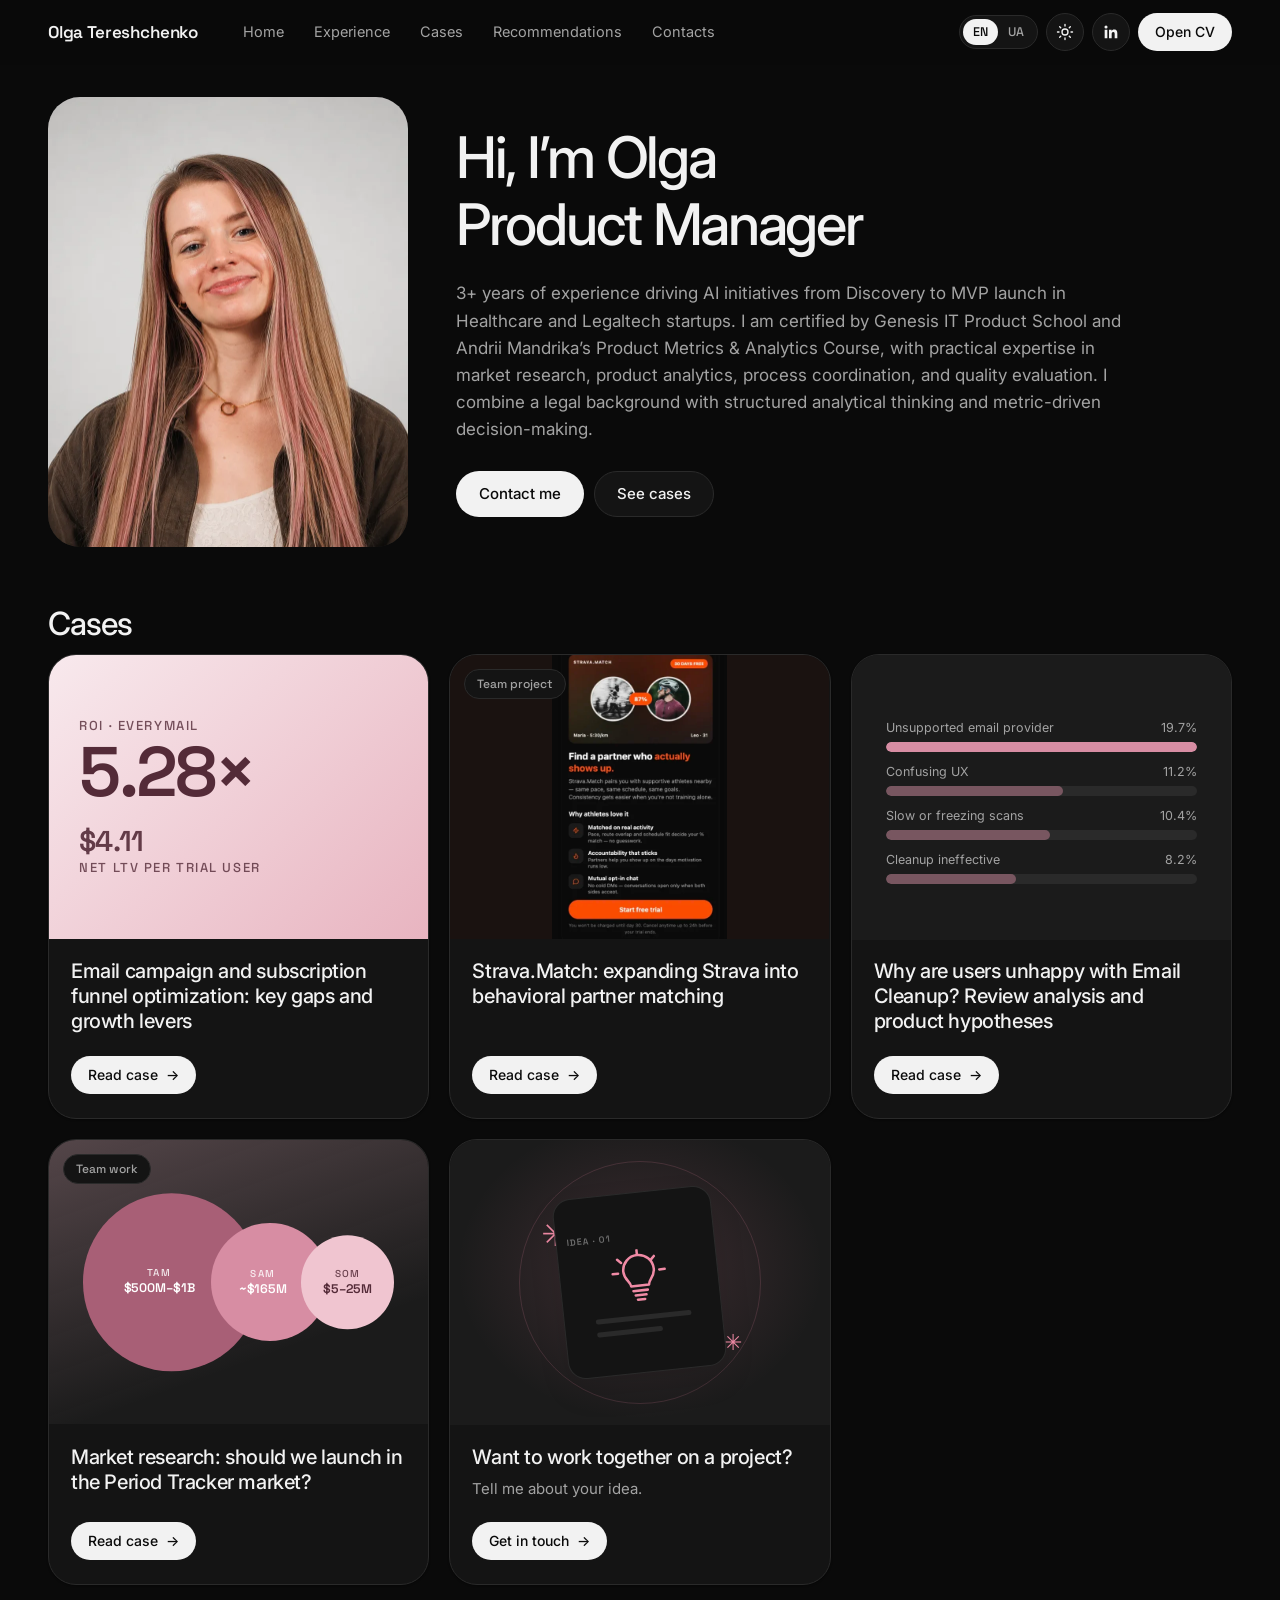
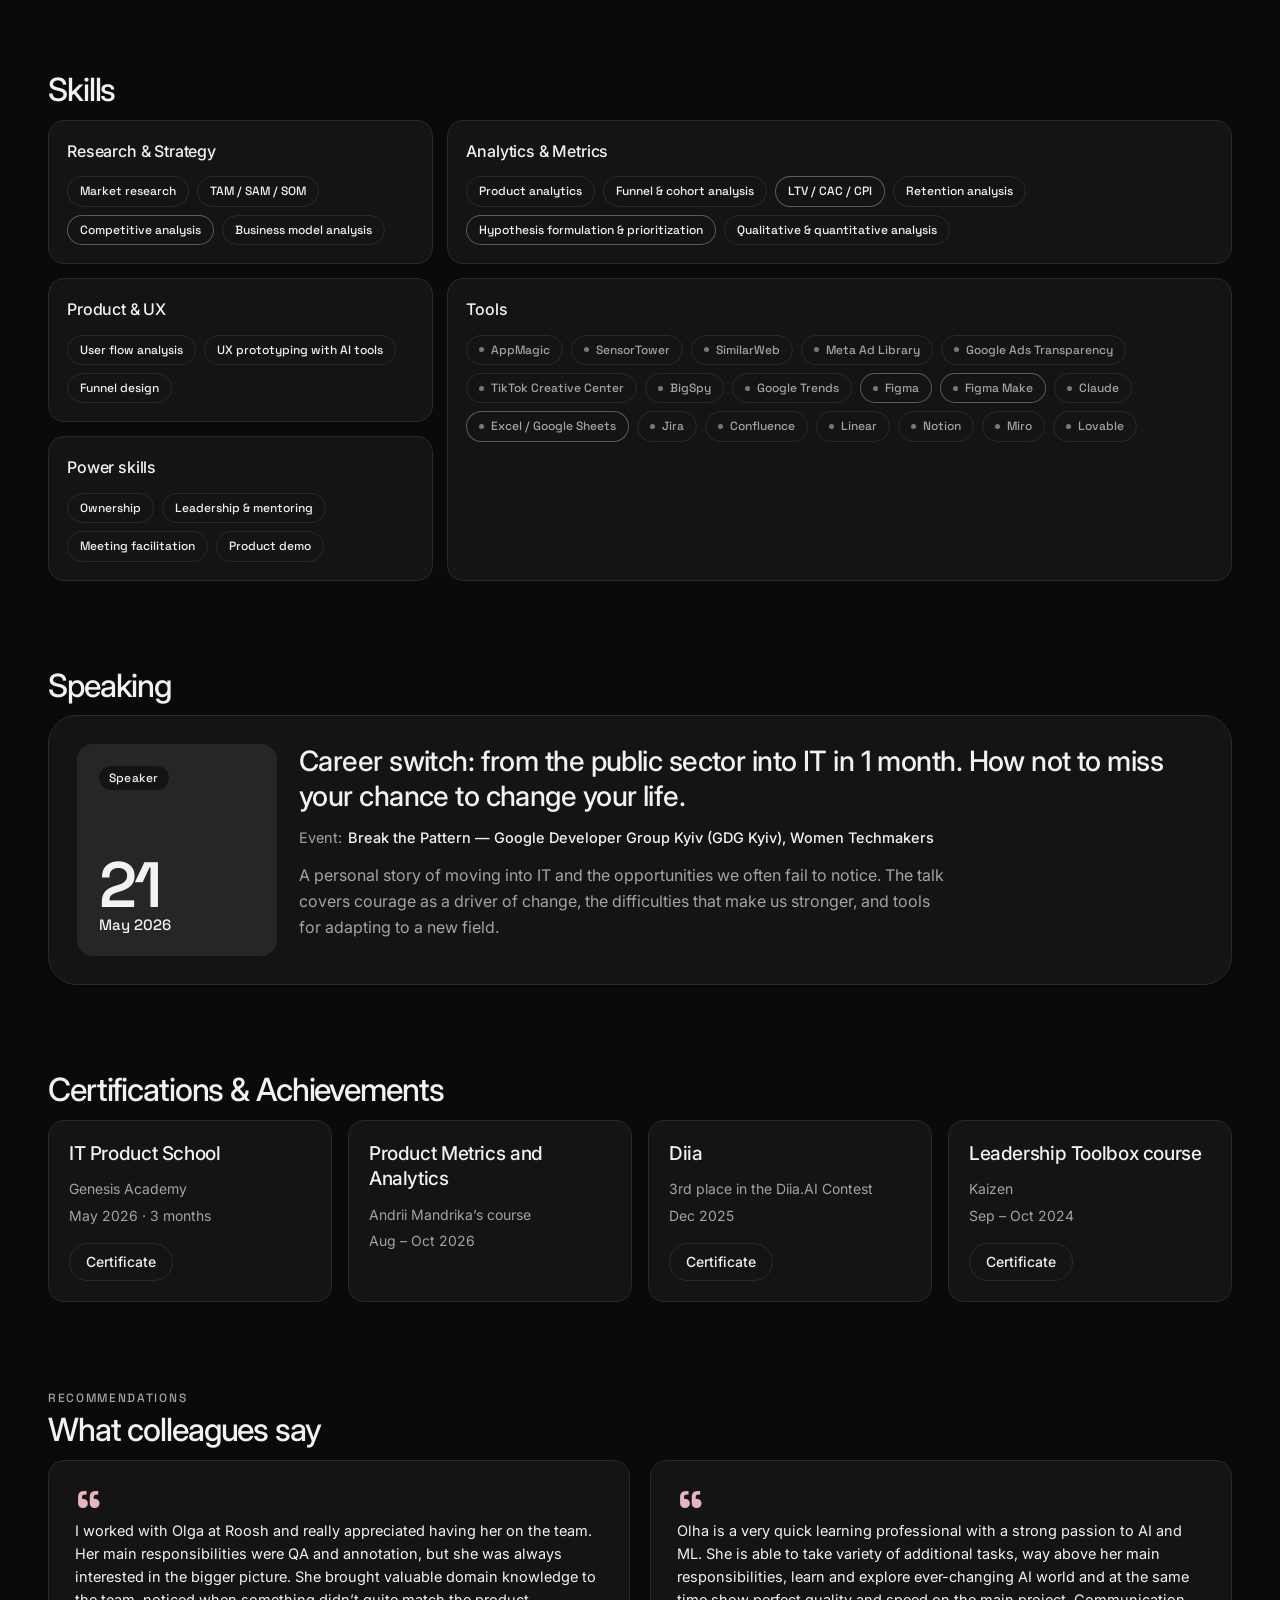
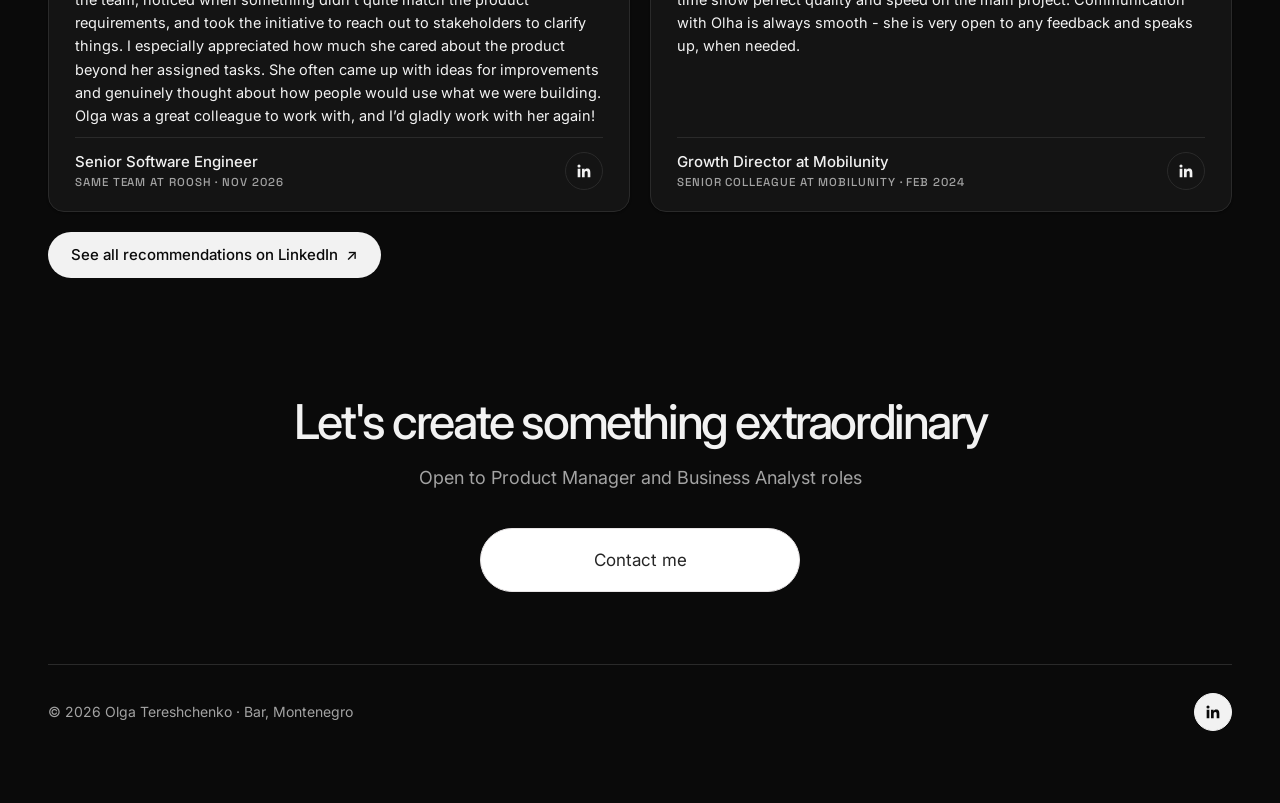
==== commit ac85c12c: "fixes" ====
--- a/index.html
+++ b/index.html
@@ -1,93 +1,217 @@
 <!doctype html>
 <html lang="en">
-<head>
-<script async src="https://www.googletagmanager.com/gtag/js?id=G-3KGC2RVNBZ"></script>
-<script>
-  window.dataLayer = window.dataLayer || [];
-  function gtag(){dataLayer.push(arguments);}
-  gtag('js', new Date());
-  gtag('config', 'G-3KGC2RVNBZ');
-</script>
-<meta charset="utf-8">
-<meta name="viewport" content="width=device-width, initial-scale=1">
-<title>Olga Tereshchenko — Product Manager</title>
-<meta name="description" content="Olga Tereshchenko — Product Manager · Business & Product Analyst (AI). Cases in market research, review analysis, subscription analytics and product strategy.">
-<link rel="preconnect" href="https://fonts.googleapis.com">
-<link rel="preconnect" href="https://fonts.gstatic.com" crossorigin>
-<link href="https://fonts.googleapis.com/css2?family=Inter:wght@400;500;600&family=Space+Grotesk:wght@500;600&display=swap" rel="stylesheet">
-<script>
-  (function () {
-    var d = document.documentElement;
-    var theme = 'dark';
-    try {
-      var savedTheme = localStorage.getItem('theme');
-      if (savedTheme === 'light' || savedTheme === 'dark') theme = savedTheme;
-    } catch (e) {}
-    d.dataset.theme = theme;
-    d.classList.add('js');
-  })();
-</script>
-<link rel="stylesheet" href="css/styles.css">
-</head>
-<body>
-<a class="skip" href="#app" data-i18n="skip">Skip to content</a>
-
-<header class="header" id="header">
-  <div class="wrap">
-    <a class="logo" href="#/" aria-label="Olga Tereshchenko — home"><span data-i18n="name">Olga Tereshchenko</span></a>
-    <nav class="nav" id="nav" aria-label="Main"></nav>
-    <div class="tools">
-      <div class="seg" role="group" aria-label="Language">
-        <button type="button" data-lang="en" aria-pressed="true">EN</button>
-        <button type="button" data-lang="uk" aria-pressed="false">UA</button>
+  <head>
+    <script
+      async
+      src="https://www.googletagmanager.com/gtag/js?id=G-3KGC2RVNBZ"
+    ></script>
+    <script>
+      window.dataLayer = window.dataLayer || [];
+      function gtag() {
+        dataLayer.push(arguments);
+      }
+      gtag("js", new Date());
+      gtag("config", "G-3KGC2RVNBZ");
+    </script>
+    <meta charset="utf-8" />
+    <meta name="viewport" content="width=device-width, initial-scale=1" />
+    <title>Olga Tereshchenko — Product Manager</title>
+    <meta
+      name="description"
+      content="Olga Tereshchenko — Product Manager · Business & Product Analyst (AI). Cases in market research, review analysis, subscription analytics and product strategy."
+    />
+    <link rel="preconnect" href="https://fonts.googleapis.com" />
+    <link rel="preconnect" href="https://fonts.gstatic.com" crossorigin />
+    <link
+      href="https://fonts.googleapis.com/css2?family=Inter:wght@400;500;600&family=Space+Grotesk:wght@500;600&display=swap"
+      rel="stylesheet"
+    />
+    <script>
+      (function () {
+        var d = document.documentElement;
+        var theme = "dark";
+        try {
+          var savedTheme = localStorage.getItem("theme");
+          if (savedTheme === "light" || savedTheme === "dark")
+            theme = savedTheme;
+        } catch (e) {}
+        d.dataset.theme = theme;
+        d.classList.add("js");
+      })();
+    </script>
+    <link rel="stylesheet" href="css/styles.css" />
+  </head>
+  <body>
+    <a class="skip" href="#app" data-i18n="skip">Skip to content</a>
+
+    <header class="header" id="header">
+      <div class="wrap">
+        <a class="logo" href="#/" aria-label="Olga Tereshchenko — home"
+          ><span data-i18n="name">Olga Tereshchenko</span></a
+        >
+        <nav class="nav" id="nav" aria-label="Main"></nav>
+        <div class="tools">
+          <div class="seg" role="group" aria-label="Language">
+            <button type="button" data-lang="en" aria-pressed="true">EN</button>
+            <button type="button" data-lang="uk" aria-pressed="false">
+              UA
+            </button>
+          </div>
+          <button
+            type="button"
+            class="icon-btn"
+            id="themeBtn"
+            aria-label="Toggle theme"
+          >
+            <svg
+              class="theme-moon"
+              viewBox="0 0 24 24"
+              fill="none"
+              stroke="currentColor"
+              stroke-width="1.8"
+              stroke-linecap="round"
+              stroke-linejoin="round"
+              aria-hidden="true"
+            >
+              <path d="M20 14.5A8 8 0 0 1 9.5 4a8 8 0 1 0 10.5 10.5Z" />
+            </svg>
+            <svg
+              class="theme-sun"
+              viewBox="0 0 24 24"
+              fill="none"
+              stroke="currentColor"
+              stroke-width="1.8"
+              stroke-linecap="round"
+              aria-hidden="true"
+            >
+              <circle cx="12" cy="12" r="4" />
+              <path
+                d="M12 2v2M12 20v2M4.9 4.9l1.4 1.4M17.7 17.7l1.4 1.4M2 12h2M20 12h2M4.9 19.1l1.4-1.4M17.7 6.3l1.4-1.4"
+              />
+            </svg>
+          </button>
+          <a
+            class="icon-btn in-btn"
+            href="https://www.linkedin.com/in/olhatereshchenko/"
+            target="_blank"
+            rel="noopener noreferrer"
+            aria-label="LinkedIn"
+            ><svg viewBox="0 0 24 24" fill="currentColor" aria-hidden="true">
+              <path
+                d="M20.45 20.45h-3.56v-5.57c0-1.33-.03-3.04-1.85-3.04-1.86 0-2.14 1.45-2.14 2.94v5.67H9.35V9h3.41v1.56h.05c.48-.9 1.64-1.85 3.37-1.85 3.6 0 4.27 2.37 4.27 5.46v6.28ZM5.34 7.43a2.06 2.06 0 1 1 0-4.12 2.06 2.06 0 0 1 0 4.12ZM7.12 20.45H3.56V9h3.56v11.45Z"
+              /></svg
+          ></a>
+          <a
+            class="btn btn-primary btn-sm cv-btn"
+            href="assets/documents/Olga_Tereshchenko_CV.pdf"
+            target="_blank"
+            rel="noopener"
+            data-cv
+            data-i18n="cv"
+            >Open CV</a
+          >
+          <button
+            type="button"
+            class="icon-btn menu-btn"
+            id="menuBtn"
+            aria-expanded="false"
+            aria-controls="mobileNav"
+            aria-label="Menu"
+          >
+            <svg
+              viewBox="0 0 24 24"
+              fill="none"
+              stroke="currentColor"
+              stroke-width="1.8"
+              stroke-linecap="round"
+              aria-hidden="true"
+            >
+              <path d="M4 8h16M4 16h16" />
+            </svg>
+          </button>
+        </div>
       </div>
-      <button type="button" class="icon-btn" id="themeBtn" aria-label="Toggle theme">
-        <svg class="theme-moon" viewBox="0 0 24 24" fill="none" stroke="currentColor" stroke-width="1.8" stroke-linecap="round" stroke-linejoin="round" aria-hidden="true"><path d="M20 14.5A8 8 0 0 1 9.5 4a8 8 0 1 0 10.5 10.5Z"/></svg>
-        <svg class="theme-sun" viewBox="0 0 24 24" fill="none" stroke="currentColor" stroke-width="1.8" stroke-linecap="round" aria-hidden="true"><circle cx="12" cy="12" r="4"/><path d="M12 2v2M12 20v2M4.9 4.9l1.4 1.4M17.7 17.7l1.4 1.4M2 12h2M20 12h2M4.9 19.1l1.4-1.4M17.7 6.3l1.4-1.4"/></svg>
-      </button>
-      <a class="icon-btn in-btn" href="https://www.linkedin.com/in/olhatereshchenko/" target="_blank" rel="noopener noreferrer" aria-label="LinkedIn"><svg viewBox="0 0 24 24" fill="currentColor" aria-hidden="true"><path d="M20.45 20.45h-3.56v-5.57c0-1.33-.03-3.04-1.85-3.04-1.86 0-2.14 1.45-2.14 2.94v5.67H9.35V9h3.41v1.56h.05c.48-.9 1.64-1.85 3.37-1.85 3.6 0 4.27 2.37 4.27 5.46v6.28ZM5.34 7.43a2.06 2.06 0 1 1 0-4.12 2.06 2.06 0 0 1 0 4.12ZM7.12 20.45H3.56V9h3.56v11.45Z"/></svg></a>
-      <a class="btn btn-primary btn-sm cv-btn" href="assets/documents/Olga_Tereshchenko_CV.pdf" target="_blank" rel="noopener" data-cv data-i18n="cv">Open CV</a>
-      <button type="button" class="icon-btn menu-btn" id="menuBtn" aria-expanded="false" aria-controls="mobileNav" aria-label="Menu">
-        <svg viewBox="0 0 24 24" fill="none" stroke="currentColor" stroke-width="1.8" stroke-linecap="round" aria-hidden="true"><path d="M4 8h16M4 16h16"/></svg>
-      </button>
-    </div>
-  </div>
-  <nav class="mobile-nav" id="mobileNav" aria-label="Mobile"></nav>
-</header>
-
-<main id="app" tabindex="-1"></main>
-
-<footer id="contact-footer">
-  <div class="wrap contact" id="contact">
-    <h2 class="rv" data-i18n="git">Get in touch</h2>
-    <p class="lead rv" data-i18n="gitLead">Open to Product Manager and Business Analyst roles</p>
-    <div class="contact-links rv">
-      <a class="contact-link" href="https://t.me/millway_o" target="_blank" rel="noopener noreferrer"><span>Contact me</span></a>
-    </div>
-    <div class="footer-bar">
-      <span>© <span id="year">2026</span> <span data-i18n="name">Olga Tereshchenko</span> · <span data-i18n="loc">Bar, Montenegro</span></span>
-      <a class="icon-btn footer-in" href="https://www.linkedin.com/in/olhatereshchenko/" target="_blank" rel="noopener noreferrer" aria-label="LinkedIn"><svg viewBox="0 0 24 24" fill="currentColor" aria-hidden="true"><path d="M20.45 20.45h-3.56v-5.57c0-1.33-.03-3.04-1.85-3.04-1.86 0-2.14 1.45-2.14 2.94v5.67H9.35V9h3.41v1.56h.05c.48-.9 1.64-1.85 3.37-1.85 3.6 0 4.27 2.37 4.27 5.46v6.28ZM5.34 7.43a2.06 2.06 0 1 1 0-4.12 2.06 2.06 0 0 1 0 4.12ZM7.12 20.45H3.56V9h3.56v11.45Z"/></svg></a>
-    </div>
-  </div>
-</footer>
-
-<dialog class="lb" id="lb" aria-label="Image viewer">
-  <button type="button" class="x" id="lbClose" aria-label="Close">×</button>
-  <img id="lbImg" alt="">
-  <p id="lbCap"></p>
-</dialog>
-<dialog class="cvv" id="cvv" aria-labelledby="cvvTitle">
-  <div class="cvv-bar">
-    <p class="cvv-title" id="cvvTitle"></p>
-    <a class="btn btn-primary btn-sm" id="cvvDl" href="assets/documents/Olga_Tereshchenko_CV.pdf" download="Olga_Tereshchenko_CV.pdf"><span id="cvvDlT"></span> <span class="arr" aria-hidden="true">↓</span></a>
-    <button type="button" class="icon-btn" id="cvvClose"><svg viewBox="0 0 24 24" fill="none" stroke="currentColor" stroke-width="2" stroke-linecap="round" aria-hidden="true"><path d="M6 6l12 12M18 6L6 18"/></svg></button>
-  </div>
-  <iframe class="cvv-frame" id="cvvFrame" title="CV" loading="lazy"></iframe>
-</dialog>
-
-<script src="js/data.js"></script>
-<script src="js/blocks/case-card.js"></script>
-<script src="js/blocks/case-section.js"></script>
-<script src="js/app.js"></script>
-</body>
+      <nav class="mobile-nav" id="mobileNav" aria-label="Mobile"></nav>
+    </header>
+
+    <main id="app" tabindex="-1"></main>
+
+    <footer id="contact-footer">
+      <div class="wrap contact" id="contact">
+        <h2 class="rv" data-i18n="git">Get in touch</h2>
+        <p class="lead rv" data-i18n="gitLead">
+          Open to Product Manager and Business Analyst roles
+        </p>
+        <div class="contact-links rv">
+          <a
+            class="contact-link"
+            href="https://t.me/millway_o"
+            target="_blank"
+            rel="noopener noreferrer"
+            ><span>Contact me</span></a
+          >
+        </div>
+        <div class="footer-bar">
+          <span
+            >© <span id="year">2026</span>
+            <span data-i18n="name">Olga Tereshchenko</span> ·
+            <span data-i18n="loc">Bar, Montenegro</span></span
+          >
+          <a
+            class="icon-btn footer-in"
+            href="https://www.linkedin.com/in/olhatereshchenko/"
+            target="_blank"
+            rel="noopener noreferrer"
+            aria-label="LinkedIn"
+            ><svg viewBox="0 0 24 24" fill="currentColor" aria-hidden="true">
+              <path
+                d="M20.45 20.45h-3.56v-5.57c0-1.33-.03-3.04-1.85-3.04-1.86 0-2.14 1.45-2.14 2.94v5.67H9.35V9h3.41v1.56h.05c.48-.9 1.64-1.85 3.37-1.85 3.6 0 4.27 2.37 4.27 5.46v6.28ZM5.34 7.43a2.06 2.06 0 1 1 0-4.12 2.06 2.06 0 0 1 0 4.12ZM7.12 20.45H3.56V9h3.56v11.45Z"
+              /></svg
+          ></a>
+        </div>
+      </div>
+    </footer>
+
+    <dialog class="lb" id="lb" aria-label="Image viewer">
+      <button type="button" class="x" id="lbClose" aria-label="Close">×</button>
+      <img id="lbImg" alt="" />
+      <p id="lbCap"></p>
+    </dialog>
+    <dialog class="cvv" id="cvv" aria-labelledby="cvvTitle">
+      <div class="cvv-bar">
+        <p class="cvv-title" id="cvvTitle"></p>
+        <a
+          class="btn btn-primary btn-sm"
+          id="cvvDl"
+          href="assets/documents/Olga_Tereshchenko_CV.pdf"
+          download="Olga_Tereshchenko_CV.pdf"
+          ><span id="cvvDlT"></span>
+          <span class="arr" aria-hidden="true">↓</span></a
+        >
+        <button type="button" class="icon-btn" id="cvvClose">
+          <svg
+            viewBox="0 0 24 24"
+            fill="none"
+            stroke="currentColor"
+            stroke-width="2"
+            stroke-linecap="round"
+            aria-hidden="true"
+          >
+            <path d="M6 6l12 12M18 6L6 18" />
+          </svg>
+        </button>
+      </div>
+      <iframe
+        class="cvv-frame"
+        id="cvvFrame"
+        title="CV"
+        loading="lazy"
+      ></iframe>
+    </dialog>
+
+    <script src="js/data.js"></script>
+    <script src="js/blocks/case-card.js"></script>
+    <script src="js/blocks/case-section.js"></script>
+    <script src="js/app.js"></script>
+  </body>
 </html>
--- a/css/styles.css
+++ b/css/styles.css
@@ -1,456 +1,2181 @@
 :root {
-  --bg: #f1f1f0; --surface: #ffffff; --surface-2: #f7f7f6;
+  --bg: #f1f1f0;
+  --surface: #ffffff;
+  --surface-2: #f7f7f6;
   --nav-active: #e8e8e6;
-  --text: #111111; --muted: #636363; --faint: #9b9b9b; --border: #e2e2df;
-  --accent: #161616; --accent-strong: #000000; --accent-soft: rgba(17, 17, 17, .06); --on-accent: #ffffff;
-  --accent-line: rgba(17, 17, 17, .28);
-  --cover: #d78da3; --cover-soft: rgba(215, 141, 163, .14); --on-cover: #ffffff;
-  --radius: 28px; --radius-sm: 16px;
-  --shadow: 0 1px 2px rgba(0,0,0,.04), 0 8px 30px rgba(0,0,0,.05);
-  --font: 'Inter', system-ui, -apple-system, 'Segoe UI', Roboto, sans-serif;
-  --font-accent: 'Space Grotesk', 'Inter', system-ui, sans-serif;
-  --gutter: 16px; --max: 1240px; --header-h: 64px; --section-space: clamp(32px, 5vw, 72px);
+  --text: #111111;
+  --muted: #636363;
+  --faint: #9b9b9b;
+  --border: #e2e2df;
+  --accent: #161616;
+  --accent-strong: #000000;
+  --accent-soft: rgba(17, 17, 17, 0.06);
+  --on-accent: #ffffff;
+  --accent-line: rgba(17, 17, 17, 0.28);
+  --cover: #d78da3;
+  --cover-soft: rgba(215, 141, 163, 0.14);
+  --on-cover: #ffffff;
+  --radius: 28px;
+  --radius-sm: 16px;
+  --shadow: 0 1px 2px rgba(0, 0, 0, 0.04), 0 8px 30px rgba(0, 0, 0, 0.05);
+  --font: "Inter", system-ui, -apple-system, "Segoe UI", Roboto, sans-serif;
+  --font-display: "Space Grotesk", "Inter", system-ui, sans-serif;
+  --font-accent: var(--font-display);
+  --gutter: 16px;
+  --max: 1240px;
+  --header-h: 64px;
+  --section-space: clamp(32px, 5vw, 72px);
   color-scheme: light;
 }
+:root:lang(uk) {
+  --font-accent: var(--font);
+}
 :root[data-theme="dark"] {
-  --bg: #0a0a0a; --surface: #141414; --surface-2: #1b1b1b;
+  --bg: #0a0a0a;
+  --surface: #141414;
+  --surface-2: #1b1b1b;
   --nav-active: #1b1b1b;
-  --text: #f2f2f2; --muted: #a3a3a3; --faint: #6e6e6e; --border: #2a2a2a;
-  --accent: #f2f2f2; --accent-strong: #ffffff; --accent-soft: rgba(255, 255, 255, .08); --on-accent: #0a0a0a;
-  --accent-line: rgba(255, 255, 255, .3);
-  --cover: #f08aa5; --cover-soft: rgba(240, 138, 165, .16); --on-cover: #241016;
-  --shadow: 0 1px 2px rgba(0,0,0,.4);
+  --text: #f2f2f2;
+  --muted: #a3a3a3;
+  --faint: #6e6e6e;
+  --border: #2a2a2a;
+  --accent: #f2f2f2;
+  --accent-strong: #ffffff;
+  --accent-soft: rgba(255, 255, 255, 0.08);
+  --on-accent: #0a0a0a;
+  --accent-line: rgba(255, 255, 255, 0.3);
+  --cover: #f08aa5;
+  --cover-soft: rgba(240, 138, 165, 0.16);
+  --on-cover: #241016;
+  --shadow: 0 1px 2px rgba(0, 0, 0, 0.4);
   color-scheme: dark;
 }
-*, *::before, *::after { box-sizing: border-box; }
-html { scroll-behavior: smooth; -webkit-text-size-adjust: 100%; scroll-padding-top: calc(var(--header-h) + 16px); }
-html, body { cursor: var(--paw); }
-a, button, [role="button"], summary, label[for], .case-card, .tag, .filter { cursor: var(--paw-hot); }
-.figure .frame { cursor: var(--paw-hot); }
-body { margin: 0; background: var(--bg); color: var(--text); font: 400 16px/1.6 var(--font); overflow-x: clip; -webkit-font-smoothing: antialiased; transition: background-color .25s, color .25s; }
-img { max-width: 100%; height: auto; display: block; }
-a { color: inherit; }
-button { font: inherit; color: inherit; background: none; border: 0; padding: 0; }
-h1, h2, h3, h4, p, ul, ol, figure { margin: 0; }
-ul, ol { padding: 0; }
-:focus-visible { outline: 1.5px solid var(--faint); outline-offset: 4px; border-radius: 10px; }
-.wrap { width: 100%; max-width: var(--max); margin: 0 auto; padding: 0 var(--gutter); }
-.sr-only { position: absolute; width: 1px; height: 1px; overflow: hidden; clip: rect(0 0 0 0); white-space: nowrap; }
-.skip { position: absolute; left: 12px; top: -60px; z-index: 100; background: var(--accent); color: var(--on-accent); padding: 10px 16px; border-radius: 999px; text-decoration: none; }
-.skip:focus { top: 12px; }
-.eyebrow { font: 500 12px/1.4 var(--font-accent); letter-spacing: .14em; text-transform: uppercase; color: var(--muted); }
-.prose a, a.inline { color: var(--accent); text-decoration: underline; text-decoration-color: var(--accent-line); text-underline-offset: 3px; transition: text-decoration-color .15s; }
-.prose a:hover, a.inline:hover { text-decoration-color: currentColor; }
+*,
+*::before,
+*::after {
+  box-sizing: border-box;
+}
+html {
+  scroll-behavior: smooth;
+  -webkit-text-size-adjust: 100%;
+  scroll-padding-top: calc(var(--header-h) + 16px);
+}
+html,
+body {
+  cursor: var(--paw);
+}
+a,
+button,
+[role="button"],
+summary,
+label[for],
+.case-card,
+.tag,
+.filter {
+  cursor: var(--paw-hot);
+}
+.figure .frame {
+  cursor: var(--paw-hot);
+}
+body {
+  margin: 0;
+  background: var(--bg);
+  color: var(--text);
+  font: 400 16px/1.6 var(--font);
+  overflow-x: hidden;
+  overflow-x: clip;
+  -webkit-font-smoothing: antialiased;
+  transition:
+    background-color 0.25s,
+    color 0.25s;
+}
+img {
+  max-width: 100%;
+  height: auto;
+  display: block;
+}
+a {
+  color: inherit;
+}
+button {
+  font: inherit;
+  color: inherit;
+  background: none;
+  border: 0;
+  padding: 0;
+}
+h1,
+h2,
+h3,
+h4,
+p,
+ul,
+ol,
+figure {
+  margin: 0;
+}
+ul,
+ol {
+  padding: 0;
+}
+:focus-visible {
+  outline: 1.5px solid var(--faint);
+  outline-offset: 4px;
+  border-radius: 10px;
+}
+.wrap {
+  width: 100%;
+  max-width: var(--max);
+  margin: 0 auto;
+  padding: 0 var(--gutter);
+}
+.sr-only {
+  position: absolute;
+  width: 1px;
+  height: 1px;
+  overflow: hidden;
+  clip: rect(0 0 0 0);
+  white-space: nowrap;
+}
+.skip {
+  position: absolute;
+  left: 12px;
+  top: -60px;
+  z-index: 100;
+  background: var(--accent);
+  color: var(--on-accent);
+  padding: 10px 16px;
+  border-radius: 999px;
+  text-decoration: none;
+}
+.skip:focus {
+  top: 12px;
+}
+.eyebrow {
+  font: 500 12px/1.4 var(--font-accent);
+  letter-spacing: 0.14em;
+  text-transform: uppercase;
+  color: var(--muted);
+}
+.prose a,
+a.inline {
+  color: var(--accent);
+  text-decoration: underline;
+  text-decoration-color: var(--accent-line);
+  text-underline-offset: 3px;
+  transition: text-decoration-color 0.15s;
+}
+.prose a:hover,
+a.inline:hover {
+  text-decoration-color: currentColor;
+}
 
 /* ---------- header ---------- */
-.header { position: sticky; top: 0; z-index: 50; background: color-mix(in srgb, var(--bg) 82%, transparent); backdrop-filter: saturate(1.4) blur(14px); -webkit-backdrop-filter: saturate(1.4) blur(14px); border-bottom: 1px solid transparent; transition: border-color .2s; }
-.header.scrolled { border-bottom-color: var(--border); }
-.header .wrap { height: var(--header-h); display: flex; align-items: center; gap: 12px; }
-.logo { min-width: 0; overflow: hidden; text-overflow: ellipsis; font: 600 clamp(14px, 4vw, 17px)/1.2 var(--font-accent); letter-spacing: -.01em; text-decoration: none; white-space: nowrap; display: inline-flex; align-items: center; gap: 8px; }
-.nav { display: none; gap: 4px; margin-left: 20px; }
-.nav a { position: relative; text-decoration: none; color: var(--muted); font-size: 14.5px; padding: 9px 13px; border-radius: 999px; transition: color .15s, background-color .35s ease; }
-.nav a:hover { color: var(--text); background: var(--nav-active); }
-.nav a.active { color: var(--text); background: var(--nav-active); }
-.nav a.highlight-expired:hover { color: var(--muted); background: transparent; }
-.tools { flex: none; margin-left: auto; display: flex; align-items: center; gap: 8px; }
-.seg { display: inline-flex; border: 1px solid var(--border); border-radius: 999px; padding: 3px; background: var(--surface); }
-.seg button { font: 500 12.5px/1 var(--font-accent); padding: 7px 10px; border-radius: 999px; color: var(--muted); transition: background .15s, color .15s; }
-.seg button[aria-pressed="true"] { background: var(--text); color: var(--bg); }
-.icon-btn { width: 38px; height: 38px; display: inline-grid; place-items: center; border-radius: 50%; border: 1px solid var(--border); background: var(--surface); transition: border-color .15s, color .15s; }
-.icon-btn:hover { border-color: var(--accent); color: var(--accent); }
-.icon-btn svg { width: 18px; height: 18px; }
-.theme-sun { display: none; } :root[data-theme="dark"] .theme-sun { display: block; } :root[data-theme="dark"] .theme-moon { display: none; }
-.menu-btn { display: inline-grid; }
-.header .cv-btn { display: none; }
-.header .in-btn { display: none; }
-:root:not([data-theme="dark"]) .header { background: var(--surface); border-bottom-color: var(--border); }
-.mobile-nav { display: none; border-top: 1px solid var(--border); padding: 8px var(--gutter) 20px; }
-.mobile-nav.open { display: block; }
-.mobile-nav a { display: block; padding: 13px 4px; font-size: 17px; text-decoration: none; border-bottom: 1px solid var(--border); color: var(--muted); }
-.mobile-nav a.active { color: var(--text); }
-.mobile-nav a.btn { display: flex; margin-top: 16px; border-bottom: 0; }
+.header {
+  position: sticky;
+  top: 0;
+  z-index: 50;
+  background: var(--bg);
+  background: color-mix(in srgb, var(--bg) 82%, transparent);
+  backdrop-filter: saturate(1.4) blur(14px);
+  -webkit-backdrop-filter: saturate(1.4) blur(14px);
+  border-bottom: 1px solid transparent;
+  transition: border-color 0.2s;
+}
+.header.scrolled {
+  border-bottom-color: var(--border);
+}
+.header .wrap {
+  height: var(--header-h);
+  display: flex;
+  align-items: center;
+  gap: 12px;
+}
+.logo {
+  min-width: 0;
+  overflow: hidden;
+  text-overflow: ellipsis;
+  font: 600 clamp(14px, 4vw, 17px)/1.2 var(--font-accent);
+  letter-spacing: -0.01em;
+  text-decoration: none;
+  white-space: nowrap;
+  display: inline-flex;
+  align-items: center;
+  gap: 8px;
+}
+.nav {
+  display: none;
+  gap: 4px;
+  margin-left: 20px;
+}
+.nav a {
+  position: relative;
+  text-decoration: none;
+  color: var(--muted);
+  font-size: 14.5px;
+  padding: 9px 13px;
+  border-radius: 999px;
+  transition:
+    color 0.15s,
+    background-color 0.35s ease;
+}
+.nav a:hover {
+  color: var(--text);
+  background: var(--nav-active);
+}
+.nav a.active {
+  color: var(--text);
+  background: var(--nav-active);
+}
+.nav a.highlight-expired:hover {
+  color: var(--muted);
+  background: transparent;
+}
+.tools {
+  flex: none;
+  margin-left: auto;
+  display: flex;
+  align-items: center;
+  gap: 8px;
+}
+.seg {
+  display: inline-flex;
+  border: 1px solid var(--border);
+  border-radius: 999px;
+  padding: 3px;
+  background: var(--surface);
+}
+.seg button {
+  font: 500 12.5px/1 var(--font-accent);
+  padding: 7px 10px;
+  border-radius: 999px;
+  color: var(--muted);
+  transition:
+    background 0.15s,
+    color 0.15s;
+}
+.seg button[aria-pressed="true"] {
+  background: var(--text);
+  color: var(--bg);
+}
+.icon-btn {
+  width: 38px;
+  height: 38px;
+  display: inline-grid;
+  place-items: center;
+  border-radius: 50%;
+  border: 1px solid var(--border);
+  background: var(--surface);
+  transition:
+    border-color 0.15s,
+    color 0.15s;
+}
+.icon-btn:hover {
+  border-color: var(--accent);
+  color: var(--accent);
+}
+.icon-btn svg {
+  width: 18px;
+  height: 18px;
+}
+.theme-sun {
+  display: none;
+}
+:root[data-theme="dark"] .theme-sun {
+  display: block;
+}
+:root[data-theme="dark"] .theme-moon {
+  display: none;
+}
+.menu-btn {
+  display: inline-grid;
+}
+.header .cv-btn {
+  display: none;
+}
+.header .in-btn {
+  display: none;
+}
+:root:not([data-theme="dark"]) .header {
+  background: var(--surface);
+  border-bottom-color: var(--border);
+}
+.mobile-nav {
+  display: none;
+  border-top: 1px solid var(--border);
+  padding: 8px var(--gutter) 20px;
+}
+.mobile-nav.open {
+  display: block;
+}
+.mobile-nav a {
+  display: block;
+  padding: 13px 4px;
+  font-size: 17px;
+  text-decoration: none;
+  border-bottom: 1px solid var(--border);
+  color: var(--muted);
+}
+.mobile-nav a.active {
+  color: var(--text);
+}
+.mobile-nav a.btn {
+  display: flex;
+  margin-top: 16px;
+  border-bottom: 0;
+}
 
 /* ---------- buttons ---------- */
-.btn { display: inline-flex; align-items: center; justify-content: center; gap: 8px; min-height: 46px; padding: 0 22px; border-radius: 999px; font-weight: 500; font-size: 15px; text-decoration: none; border: 1px solid transparent; transition: background .18s, border-color .18s, color .18s, transform .18s; white-space: nowrap; }
-.btn .arr { display: inline-block; transition: transform .18s; }
-.btn:hover .arr { transform: translateX(3px); }
-.btn-primary { background: var(--text); color: var(--bg); }
-.btn-primary:hover { background: color-mix(in srgb, var(--text) 80%, var(--bg)); }
-.btn-secondary { border-color: var(--border); background: var(--surface); }
-.btn-secondary:hover { border-color: var(--accent); color: var(--accent); }
-.btn-sm { min-height: 38px; padding: 0 16px; font-size: 14px; }
-.btn:active { transform: translateY(0); }
+.btn {
+  display: inline-flex;
+  align-items: center;
+  justify-content: center;
+  gap: 8px;
+  min-height: 46px;
+  padding: 0 22px;
+  border-radius: 999px;
+  font-weight: 500;
+  font-size: 15px;
+  text-decoration: none;
+  border: 1px solid transparent;
+  transition:
+    background 0.18s,
+    border-color 0.18s,
+    color 0.18s,
+    transform 0.18s;
+  white-space: nowrap;
+}
+.btn .arr {
+  display: inline-block;
+  transition: transform 0.18s;
+}
+.btn:hover .arr {
+  transform: translateX(3px);
+}
+.btn-primary {
+  background: var(--text);
+  color: var(--bg);
+}
+.btn-primary:hover {
+  background: color-mix(in srgb, var(--text) 80%, var(--bg));
+}
+.btn-secondary {
+  border-color: var(--border);
+  background: var(--surface);
+}
+.btn-secondary:hover {
+  border-color: var(--accent);
+  color: var(--accent);
+}
+.btn-sm {
+  min-height: 38px;
+  padding: 0 16px;
+  font-size: 14px;
+}
+.btn:active {
+  transform: translateY(0);
+}
 
 /* ---------- sections ---------- */
-section.block { padding: 18px 0; }
-section.block + section.block { padding-top: var(--section-space); }
-.sec-head { display: flex; flex-direction: column; gap: 6px; margin-bottom: 12px; max-width: 760px; }
-.sec-title { font-size: clamp(24px, 3vw, 32px); line-height: 1.08; font-weight: 500; letter-spacing: -.035em; }
-.sec-sub { color: var(--muted); font-size: 17px; line-height: 1.5; }
+section.block {
+  padding: 18px 0;
+}
+section.block + section.block {
+  padding-top: var(--section-space);
+}
+.sec-head {
+  display: flex;
+  flex-direction: column;
+  gap: 6px;
+  margin-bottom: 12px;
+  max-width: 760px;
+}
+.sec-title {
+  font-size: clamp(24px, 3vw, 32px);
+  line-height: 1.08;
+  font-weight: 500;
+  letter-spacing: -0.035em;
+}
+.sec-sub {
+  color: var(--muted);
+  font-size: 17px;
+  line-height: 1.5;
+}
 
 /* hero */
-.hero { padding: 40px 0 56px; }
-.hero-grid { display: grid; gap: 32px; align-items: center; }
-.hero-photo { width: min(320px, 72vw); aspect-ratio: 4 / 5; border-radius: 32px; overflow: hidden; background: var(--surface-2); }
-.hero-photo img { width: 100%; height: 100%; object-fit: cover; object-position: 50% 20%; }
-.hero-copy { container-type: inline-size; }
-.hero-hi, .hero-title { font-size: clamp(32px, 7.4cqw, 64px); line-height: 1.1; font-weight: 500; letter-spacing: -.04em; }
-.hero-hi { color: var(--text); margin-bottom: 4px; }
-.hero-title { color: var(--faint); }
-.hero-title strong { color: var(--text); font-weight: 500; }
-.hero-pitch { margin-top: 24px; font-size: 17px; color: var(--muted); max-width: 62ch; line-height: 1.6; text-align: justify; }
-.hero-cta { display: flex; flex-wrap: wrap; gap: 10px; margin-top: 28px; }
-.domains { margin-top: 26px; display: flex; flex-wrap: wrap; align-items: center; gap: 8px; color: var(--muted); font-size: 14px; }
-.domains b { font-weight: 500; color: var(--text); }
+.hero {
+  padding: 40px 0 56px;
+}
+.hero-grid {
+  display: grid;
+  gap: 32px;
+  align-items: center;
+}
+.hero-photo {
+  width: min(320px, 72vw);
+  aspect-ratio: 4 / 5;
+  border-radius: 32px;
+  overflow: hidden;
+  background: var(--surface-2);
+}
+.hero-photo img {
+  width: 100%;
+  height: 100%;
+  object-fit: cover;
+  object-position: 50% 20%;
+}
+.hero-copy {
+  container-type: inline-size;
+}
+.hero-hi,
+.hero-title {
+  font-size: clamp(32px, 4.6vw, 64px);
+  font-size: clamp(32px, 7.4cqw, 64px);
+  line-height: 1.1;
+  font-weight: 500;
+  letter-spacing: -0.04em;
+}
+.hero-hi {
+  color: var(--text);
+  margin-bottom: 4px;
+}
+.hero-title {
+  color: var(--faint);
+}
+.hero-title strong {
+  color: var(--text);
+  font-weight: 500;
+}
+.hero-pitch {
+  margin-top: 24px;
+  font-size: 17px;
+  color: var(--muted);
+  max-width: 62ch;
+  line-height: 1.6;
+}
+.hero-cta {
+  display: flex;
+  flex-wrap: wrap;
+  gap: 10px;
+  margin-top: 28px;
+}
+.domains {
+  margin-top: 26px;
+  display: flex;
+  flex-wrap: wrap;
+  align-items: center;
+  gap: 8px;
+  color: var(--muted);
+  font-size: 14px;
+}
+.domains b {
+  font-weight: 500;
+  color: var(--text);
+}
 
 /* about */
-.about-card { background: var(--surface); border-radius: var(--radius); padding: 20px 18px; box-shadow: var(--shadow); display: grid; gap: 18px; }
-.about-text { display: grid; gap: 16px; font-size: 16px; line-height: 1.65; color: var(--muted); max-width: 65ch; }
-.about-text p:first-child { color: var(--text); font-size: clamp(18px, 2vw, 22px); line-height: 1.45; letter-spacing: -.015em; }
-.about-side { display: grid; gap: 16px; align-content: start; }
-.fact { border-top: 1px solid var(--border); padding-top: 12px; }
-.fact .eyebrow { margin-bottom: 6px; }
-.fact p { font-size: 14.5px; line-height: 1.5; }
+.about-card {
+  background: var(--surface);
+  border-radius: var(--radius);
+  padding: 20px 18px;
+  box-shadow: var(--shadow);
+  display: grid;
+  gap: 18px;
+}
+.about-text {
+  display: grid;
+  gap: 16px;
+  font-size: 16px;
+  line-height: 1.65;
+  color: var(--muted);
+  max-width: 65ch;
+}
+.about-text p:first-child {
+  color: var(--text);
+  font-size: clamp(18px, 2vw, 22px);
+  line-height: 1.45;
+  letter-spacing: -0.015em;
+}
+.about-side {
+  display: grid;
+  gap: 16px;
+  align-content: start;
+}
+.fact {
+  border-top: 1px solid var(--border);
+  padding-top: 12px;
+}
+.fact .eyebrow {
+  margin-bottom: 6px;
+}
+.fact p {
+  font-size: 14.5px;
+  line-height: 1.5;
+}
 
 /* tags */
-.tags { display: flex; flex-wrap: wrap; gap: 8px; }
-.tag { display: inline-flex; align-items: center; gap: 7px; font: 500 12px/1.2 var(--font-accent); padding: 7px 12px; border-radius: 999px; border: 1px solid var(--border); background: var(--surface); color: var(--muted); transition: border-color .18s, background .18s, color .18s; }
-.tag.skill { background: var(--surface); color: var(--text); border-color: var(--border); }
-.tag.key { border-color: var(--accent-line); }
-.tag.tool::before { content: ""; width: 5px; height: 5px; border-radius: 50%; background: currentColor; opacity: .7; }
-.tag:hover, button.tag:focus-visible { border-color: var(--text); }
-button.tag[aria-pressed="true"] { background: var(--text); color: var(--bg); border-color: var(--text); }
-.badge { display: inline-flex; align-items: center; gap: 6px; font: 500 12px/1 var(--font-accent); padding: 6px 10px; border-radius: 999px; background: var(--accent-soft); color: var(--accent); letter-spacing: .02em; }
+.tags {
+  display: flex;
+  flex-wrap: wrap;
+  gap: 8px;
+}
+.tag {
+  display: inline-flex;
+  align-items: center;
+  gap: 7px;
+  font: 500 12px/1.2 var(--font-accent);
+  padding: 7px 12px;
+  border-radius: 999px;
+  border: 1px solid var(--border);
+  background: var(--surface);
+  color: var(--muted);
+  transition:
+    border-color 0.18s,
+    background 0.18s,
+    color 0.18s;
+}
+.tag.skill {
+  background: var(--surface);
+  color: var(--text);
+  border-color: var(--border);
+}
+.tag.key {
+  border-color: var(--accent-line);
+}
+.tag.tool::before {
+  content: "";
+  width: 5px;
+  height: 5px;
+  border-radius: 50%;
+  background: currentColor;
+  opacity: 0.7;
+}
+.tag:hover,
+button.tag:focus-visible {
+  border-color: var(--text);
+}
+button.tag[aria-pressed="true"] {
+  background: var(--text);
+  color: var(--bg);
+  border-color: var(--text);
+}
+.badge {
+  display: inline-flex;
+  align-items: center;
+  gap: 6px;
+  font: 500 12px/1 var(--font-accent);
+  padding: 6px 10px;
+  border-radius: 999px;
+  background: var(--accent-soft);
+  color: var(--accent);
+  letter-spacing: 0.02em;
+}
 
 /* cases */
-.filters { display: flex; flex-wrap: wrap; gap: 8px; margin-bottom: 24px; }
-.filter { font-size: 14.5px; padding: 9px 16px; border-radius: 999px; border: 1px solid var(--border); background: var(--surface); color: var(--muted); transition: all .15s; }
-.filter:hover { color: var(--text); border-color: var(--text); }
-.filter[aria-pressed="true"] { background: var(--text); color: var(--bg); border-color: var(--text); }
-.filter .n { opacity: .55; margin-left: 4px; }
-.hl-note { display: flex; align-items: center; flex-wrap: wrap; gap: 10px; margin: -8px 0 22px; color: var(--muted); font-size: 14.5px; }
-.cases-grid { display: grid; gap: 20px; grid-template-columns: 1fr; }
-.case-card { display: flex; flex-direction: column; text-decoration: none; background: var(--surface); border-radius: var(--radius); overflow: hidden; border: 1px solid var(--border); box-shadow: var(--shadow); transition: transform .25s, border-color .25s, opacity .25s; }
-.case-card:hover { transform: translateY(-4px); border-color: var(--accent-line); }
-.case-card.dim { opacity: .35; }
-.case-card.hit { border-color: var(--accent); }
-.case-card[hidden] { display: none; }
-.cover { position: relative; aspect-ratio: 4 / 3; overflow: hidden; background: var(--surface-2); }
-.case-card .cover { container-type: inline-size; }
-.case-body { flex: 1; display: flex; flex-direction: column; gap: 8px; padding: 20px 22px 24px; }
-.case-title { font-size: 20px; line-height: 1.25; font-weight: 500; letter-spacing: -.02em; }
-.case-line { color: var(--muted); font-size: 15px; line-height: 1.5; display: -webkit-box; -webkit-line-clamp: 2; -webkit-box-orient: vertical; overflow: hidden; }
-.card-foot { margin-top: auto; padding-top: 14px; display: flex; align-items: center; flex-wrap: wrap; gap: 10px; }
-.card-foot .tag { margin-left: auto; }
-.case-card:hover .btn .arr { transform: translateX(3px); }
-.cases-coming { display: flex; flex-direction: column; overflow: hidden; min-width: 0; background: var(--surface); border: 1px solid var(--border); border-radius: var(--radius); box-shadow: var(--shadow); }
-.cases-coming-art { position: relative; display: grid; place-items: center; aspect-ratio: 4 / 3; overflow: hidden; background: radial-gradient(ellipse at 50% 45%, var(--cover-soft), transparent 68%), var(--surface-2); }
-.cases-coming-orbit { position: absolute; width: 64%; aspect-ratio: 1; border: 1px solid var(--cover-soft); border-radius: 50%; }
-.cases-coming-note { position: relative; z-index: 1; display: flex; width: 42%; aspect-ratio: .88; flex-direction: column; align-items: center; justify-content: center; gap: 8px; padding: 10px; border: 1px solid var(--border); border-radius: 18px; background: var(--surface); box-shadow: 0 14px 32px rgba(0,0,0,.09); transform: rotate(-6deg); }
-.cases-coming-label { align-self: flex-start; color: var(--faint); font: 600 clamp(7px, .7vw, 10px)/1 var(--font-accent); letter-spacing: .12em; }
-.cases-coming-note svg { width: 42%; color: var(--cover); }
-.cases-coming-lines { width: 70%; height: 5px; border-radius: 99px; background: var(--border); }
-.cases-coming-lines.short { width: 48%; align-self: flex-start; margin-left: 15%; }
-.cases-coming-star { position: absolute; color: var(--cover); font-size: clamp(20px, 3vw, 34px); line-height: 1; }
-.cases-coming-star.star-one { top: 27%; left: 24%; }
-.cases-coming-star.star-two { right: 23%; bottom: 25%; font-size: clamp(14px, 2vw, 22px); }
-.cases-coming-copy { display: flex; flex: 1; flex-direction: column; justify-content: center; padding: 18px 22px 20px; text-align: center; }
-.cases-coming-copy h3 { font: 600 clamp(24px, 3vw, 34px)/1.08 var(--font-accent); letter-spacing: -.045em; }
-.cases-coming-copy p { display: inline-block; align-self: center; margin-top: 6px; padding: 2px 14px 5px; border-radius: 99px; background: linear-gradient(90deg, var(--cover-soft), var(--accent-soft)); color: var(--muted); font: 500 clamp(16px, 2vw, 22px)/1.3 var(--font-accent); }
-.cases-coming-rule { display: flex; align-items: center; justify-content: center; gap: 10px; margin: 15px auto 0; width: min(80%, 220px); color: var(--faint); }
-.cases-coming-rule span { flex: 1; height: 1px; background: var(--border); }
-.cases-coming-rule svg { width: 20px; height: 20px; }
-.empty-note { color: var(--muted); padding: 24px 4px; }
+.filters {
+  display: flex;
+  flex-wrap: wrap;
+  gap: 8px;
+  margin-bottom: 24px;
+}
+.filter {
+  font-size: 14.5px;
+  padding: 9px 16px;
+  border-radius: 999px;
+  border: 1px solid var(--border);
+  background: var(--surface);
+  color: var(--muted);
+  transition: all 0.15s;
+}
+.filter:hover {
+  color: var(--text);
+  border-color: var(--text);
+}
+.filter[aria-pressed="true"] {
+  background: var(--text);
+  color: var(--bg);
+  border-color: var(--text);
+}
+.filter .n {
+  opacity: 0.55;
+  margin-left: 4px;
+}
+.hl-note {
+  display: flex;
+  align-items: center;
+  flex-wrap: wrap;
+  gap: 10px;
+  margin: -8px 0 22px;
+  color: var(--muted);
+  font-size: 14.5px;
+}
+.cases-grid {
+  display: grid;
+  gap: 20px;
+  grid-template-columns: 1fr;
+}
+.case-card {
+  position: relative;
+  display: flex;
+  flex-direction: column;
+  text-decoration: none;
+  background: var(--surface);
+  border-radius: var(--radius);
+  overflow: hidden;
+  border: 1px solid var(--border);
+  box-shadow: var(--shadow);
+  transition:
+    transform 0.25s,
+    border-color 0.25s,
+    opacity 0.25s;
+}
+.case-card:hover {
+  transform: translateY(-4px);
+  border-color: var(--accent-line);
+}
+.case-card.dim {
+  opacity: 0.35;
+}
+.case-card.hit {
+  border-color: var(--accent);
+}
+.case-card[hidden] {
+  display: none;
+}
+.cover {
+  position: relative;
+  aspect-ratio: 4 / 3;
+  overflow: hidden;
+  background: var(--surface-2);
+}
+.case-card .cover {
+  container-type: inline-size;
+}
+.case-body {
+  flex: 1;
+  display: flex;
+  flex-direction: column;
+  gap: 8px;
+  padding: 20px 22px 24px;
+}
+.case-title {
+  font-size: 20px;
+  line-height: 1.25;
+  font-weight: 500;
+  letter-spacing: -0.02em;
+}
+.case-line {
+  color: var(--muted);
+  font-size: 15px;
+  line-height: 1.5;
+  display: -webkit-box;
+  -webkit-line-clamp: 2;
+  -webkit-box-orient: vertical;
+  overflow: hidden;
+}
+.card-foot {
+  margin-top: auto;
+  padding-top: 14px;
+  display: flex;
+  align-items: center;
+  flex-wrap: wrap;
+  gap: 10px;
+}
+.case-tag {
+  position: absolute;
+  top: 14px;
+  left: 14px;
+  z-index: 1;
+}
+.case-card:hover .btn .arr {
+  transform: translateX(3px);
+}
+.cases-coming {
+  display: flex;
+  flex-direction: column;
+  overflow: hidden;
+  min-width: 0;
+  background: var(--surface);
+  border: 1px solid var(--border);
+  border-radius: var(--radius);
+  box-shadow: var(--shadow);
+}
+.cases-coming-art {
+  position: relative;
+  display: grid;
+  place-items: center;
+  aspect-ratio: 4 / 3;
+  overflow: hidden;
+  background:
+    radial-gradient(ellipse at 50% 45%, var(--cover-soft), transparent 68%),
+    var(--surface-2);
+}
+.cases-coming-orbit {
+  position: absolute;
+  width: 64%;
+  aspect-ratio: 1;
+  border: 1px solid var(--cover-soft);
+  border-radius: 50%;
+}
+.cases-coming-note {
+  position: relative;
+  z-index: 1;
+  display: flex;
+  width: 42%;
+  aspect-ratio: 0.88;
+  flex-direction: column;
+  align-items: center;
+  justify-content: center;
+  gap: 8px;
+  padding: 10px;
+  border: 1px solid var(--border);
+  border-radius: 18px;
+  background: var(--surface);
+  box-shadow: 0 14px 32px rgba(0, 0, 0, 0.09);
+  transform: rotate(-6deg);
+}
+.cases-coming-label {
+  align-self: flex-start;
+  color: var(--faint);
+  font: 600 clamp(7px, 0.7vw, 10px)/1 var(--font-accent);
+  letter-spacing: 0.12em;
+}
+.cases-coming-note svg {
+  width: 42%;
+  color: var(--cover);
+}
+.cases-coming-lines {
+  width: 70%;
+  height: 5px;
+  border-radius: 99px;
+  background: var(--border);
+}
+.cases-coming-lines.short {
+  width: 48%;
+  align-self: flex-start;
+  margin-left: 15%;
+}
+.cases-coming-star {
+  position: absolute;
+  color: var(--cover);
+  font-size: clamp(20px, 3vw, 34px);
+  line-height: 1;
+}
+.cases-coming-star.star-one {
+  top: 27%;
+  left: 24%;
+}
+.cases-coming-star.star-two {
+  right: 23%;
+  bottom: 25%;
+  font-size: clamp(14px, 2vw, 22px);
+}
+.cases-coming .cases-cta {
+  transition:
+    background 0.2s ease,
+    box-shadow 0.2s ease,
+    transform 0.2s ease;
+}
+.cases-coming .cases-cta:hover {
+  background: #e8b4c4;
+  color: #111;
+  transform: translateY(-2px);
+  box-shadow: 0 6px 16px rgba(232, 180, 196, 0.45);
+}
+.cases-coming .cases-cta:hover .arr {
+  transform: translateX(4px);
+}
+.cases-coming .cases-cta:focus-visible {
+  outline: 3px solid var(--cover);
+  outline-offset: 3px;
+}
+.cases-coming .cases-cta .arr {
+  transition: transform 0.2s ease;
+}
+.empty-note {
+  color: var(--muted);
+  padding: 24px 4px;
+}
 
 /* covers */
-.cv-tam { display: grid; place-items: center; background: linear-gradient(160deg, var(--cover-soft), transparent 70%), var(--surface-2); }
-.circles { position: relative; width: 82%; aspect-ratio: 1.75 / 1; }
-.circles .c { position: absolute; top: 50%; border-radius: 50%; display: grid; place-items: center; text-align: center; transform: translateY(-50%); }
-.circles .c b { display: block; font: 600 clamp(12px, 2.4vw, 20px)/1.1 var(--font-accent); letter-spacing: -.01em; }
-.circles .c small { display: block; font: 500 10px/1.2 var(--font-accent); letter-spacing: .12em; opacity: .85; margin-bottom: 3px; }
-.circles .c1 { left: 0; width: 57%; aspect-ratio: 1; background: #a85f76; color: #fff; justify-items: start; padding-left: 13%; }
-.circles .c2 { left: 41%; width: 38%; aspect-ratio: 1; background: #d78da3; color: #fff; justify-items: start; padding-left: 9%; }
-.circles .c3 { left: 70%; width: 30%; aspect-ratio: 1; background: #f0c5d0; color: #542b38; }
-.cv-bars { padding: 9% 9% 7%; display: grid; align-content: center; gap: 10px; background: var(--surface-2); }
-.cv-bars .r { display: grid; grid-template-columns: 1fr; gap: 4px; }
-.cv-bars .l { font-size: 12.5px; color: var(--muted); display: flex; justify-content: space-between; }
-.cv-bars .t { height: 10px; border-radius: 999px; background: var(--border); overflow: hidden; }
-.cv-bars .f { height: 100%; border-radius: inherit; background: var(--cover); opacity: .45; }
-.cv-bars .r:first-child .f { opacity: 1; }
-.cv-type { display: grid; align-content: center; gap: 4px; padding: 8%; background: var(--cover); color: var(--on-cover); }
-.cv-type .big { font: 600 clamp(54px, 9vw, 92px)/.95 var(--font-accent); letter-spacing: -.04em; }
-.cv-type .lbl { font: 500 13px/1.3 var(--font-accent); letter-spacing: .12em; text-transform: uppercase; opacity: .8; }
-.cv-type .row { display: flex; align-items: baseline; gap: 14px; flex-wrap: wrap; }
-.cv-type .mid { font: 600 clamp(28px, 4vw, 40px)/1 var(--font-accent); letter-spacing: -.03em; opacity: .9; margin-top: 18px; }
-.case-card .circles .c b { font-size: clamp(10px, 3.3cqw, 16px); }
-.case-card .cv-type .big { font-size: clamp(44px, 22cqw, 84px); }
-.case-card .cv-type .mid { font-size: clamp(22px, 9cqw, 36px); }
-.case-card .cv-tam { background: linear-gradient(160deg, rgba(232,180,192,.28), transparent 70%), var(--surface-2); }
-.case-card .circles .c1 { background: #a85f76; }
-.case-card .circles .c2 { background: #d78da3; }
-.case-card .circles .c3 { background: #f0c5d0; color: #542b38; }
-.case-card .cv-bars .f { background: #d78da3; }
-.case-card .cv-type { background: linear-gradient(135deg, #f8e9ed, #e8b4c0); color: #542b38; }
-.cv-phone { background: #1a1210; display: flex; justify-content: center; align-items: flex-end; padding-top: 8%; }
-.cv-phone img { width: 46%; border-radius: 20px 20px 0 0; }
+.cv-tam {
+  display: grid;
+  place-items: center;
+  background:
+    linear-gradient(160deg, var(--cover-soft), transparent 70%),
+    var(--surface-2);
+}
+.circles {
+  position: relative;
+  width: 82%;
+  aspect-ratio: 1.75 / 1;
+}
+.circles .c {
+  position: absolute;
+  top: 50%;
+  border-radius: 50%;
+  display: grid;
+  place-items: center;
+  text-align: center;
+  transform: translateY(-50%);
+}
+.circles .c b {
+  display: block;
+  font: 600 clamp(12px, 2.4vw, 20px)/1.1 var(--font-display);
+  letter-spacing: -0.01em;
+}
+.circles .c small {
+  display: block;
+  font: 500 10px/1.2 var(--font-accent);
+  letter-spacing: 0.12em;
+  opacity: 0.85;
+  margin-bottom: 3px;
+}
+.circles .c1 {
+  left: 0;
+  width: 57%;
+  aspect-ratio: 1;
+  background: #a85f76;
+  color: #fff;
+  justify-items: start;
+  padding-left: 13%;
+}
+.circles .c2 {
+  left: 41%;
+  width: 38%;
+  aspect-ratio: 1;
+  background: #d78da3;
+  color: #fff;
+  justify-items: start;
+  padding-left: 9%;
+}
+.circles .c3 {
+  left: 70%;
+  width: 30%;
+  aspect-ratio: 1;
+  background: #f0c5d0;
+  color: #542b38;
+}
+.cv-bars {
+  padding: 9% 9% 7%;
+  display: grid;
+  align-content: center;
+  gap: 10px;
+  background: var(--surface-2);
+}
+.cv-bars .r {
+  display: grid;
+  grid-template-columns: 1fr;
+  gap: 4px;
+}
+.cv-bars .l {
+  font-size: 12.5px;
+  color: var(--muted);
+  display: flex;
+  justify-content: space-between;
+}
+.cv-bars .t {
+  height: 10px;
+  border-radius: 999px;
+  background: var(--border);
+  overflow: hidden;
+}
+.cv-bars .f {
+  height: 100%;
+  border-radius: inherit;
+  background: var(--cover);
+  opacity: 0.45;
+}
+.cv-bars .r:first-child .f {
+  opacity: 1;
+}
+.cv-type {
+  display: grid;
+  align-content: center;
+  gap: 4px;
+  padding: 8%;
+  background: var(--cover);
+  color: var(--on-cover);
+}
+.cv-type .big {
+  font: 600 clamp(54px, 9vw, 92px)/0.95 var(--font-display);
+  letter-spacing: -0.04em;
+}
+.cv-type .lbl {
+  font: 500 13px/1.3 var(--font-accent);
+  letter-spacing: 0.12em;
+  text-transform: uppercase;
+  opacity: 0.8;
+}
+.cv-type .row {
+  display: flex;
+  align-items: baseline;
+  gap: 14px;
+  flex-wrap: wrap;
+}
+.cv-type .mid {
+  font: 600 clamp(28px, 4vw, 40px)/1 var(--font-display);
+  letter-spacing: -0.03em;
+  opacity: 0.9;
+  margin-top: 18px;
+}
+.case-card .circles .c b {
+  font-size: clamp(10px, 3.3cqw, 16px);
+}
+.case-card .cv-type .big {
+  font-size: clamp(44px, 22cqw, 84px);
+}
+.case-card .cv-type .mid {
+  font-size: clamp(22px, 9cqw, 36px);
+}
+.case-card .cv-tam {
+  background:
+    linear-gradient(160deg, rgba(232, 180, 192, 0.28), transparent 70%),
+    var(--surface-2);
+}
+.case-card .circles .c1 {
+  background: #a85f76;
+}
+.case-card .circles .c2 {
+  background: #d78da3;
+}
+.case-card .circles .c3 {
+  background: #f0c5d0;
+  color: #542b38;
+}
+.case-card .cv-bars .f {
+  background: #d78da3;
+}
+.case-card .cv-type {
+  background: linear-gradient(135deg, #f8e9ed, #e8b4c0);
+  color: #542b38;
+}
+.cv-phone {
+  background: #1a1210;
+  display: flex;
+  justify-content: center;
+  align-items: flex-end;
+  padding-top: 8%;
+}
+.cv-phone img {
+  width: 46%;
+  border-radius: 20px 20px 0 0;
+}
 
 /* speaking */
-.talk { background: var(--surface); border: 1px solid var(--border); border-radius: var(--radius); padding: 26px 22px; display: grid; gap: 22px; box-shadow: var(--shadow); }
-.talk-date { display: flex; flex-direction: column; justify-content: space-between; gap: 12px; padding: 22px; border-radius: var(--radius-sm); background: var(--accent-soft); color: var(--accent); min-height: 160px; }
-.talk-date .d { font: 600 64px/.9 var(--font-accent); letter-spacing: -.05em; }
-.talk-date .m { font: 500 15px/1.3 var(--font-accent); }
-.talk h3 { font-size: clamp(22px, 2.6vw, 28px); line-height: 1.25; font-weight: 500; letter-spacing: -.02em; }
-.talk-meta { display: flex; flex-wrap: wrap; gap: 6px 18px; color: var(--muted); font-size: 14.5px; margin: 12px 0 14px; }
-.talk-meta span { display: inline-flex; gap: 6px; }
-.talk-meta b { color: var(--text); font-weight: 500; }
-.talk p.desc { color: var(--muted); max-width: 65ch; margin-bottom: 16px; }
+.talk {
+  background: var(--surface);
+  border: 1px solid var(--border);
+  border-radius: var(--radius);
+  padding: 26px 22px;
+  display: grid;
+  gap: 22px;
+  box-shadow: var(--shadow);
+}
+.talk-date {
+  display: flex;
+  flex-direction: column;
+  justify-content: space-between;
+  gap: 12px;
+  padding: 22px;
+  border-radius: var(--radius-sm);
+  background: var(--accent-soft);
+  color: var(--accent);
+  min-height: 160px;
+}
+.talk-date .d {
+  font: 600 64px/0.9 var(--font-display);
+  letter-spacing: -0.05em;
+}
+.talk-date .m {
+  font: 500 15px/1.3 var(--font-accent);
+}
+.talk h3 {
+  font-size: clamp(22px, 2.6vw, 28px);
+  line-height: 1.25;
+  font-weight: 500;
+  letter-spacing: -0.02em;
+}
+.talk-meta {
+  display: flex;
+  flex-wrap: wrap;
+  gap: 6px 18px;
+  color: var(--muted);
+  font-size: 14.5px;
+  margin: 12px 0 14px;
+}
+.talk-meta span {
+  display: inline-flex;
+  gap: 6px;
+}
+.talk-meta b {
+  color: var(--text);
+  font-weight: 500;
+}
+.talk p.desc {
+  color: var(--muted);
+  max-width: 65ch;
+  margin-bottom: 16px;
+}
 
 /* skills */
-.skills-grid { display: grid; gap: 14px; }
-.skill-group { background: var(--surface); border: 1px solid var(--border); border-radius: var(--radius-sm); padding: 18px; display: grid; gap: 12px; align-content: start; }
-.skill-group h3 { font-size: 16px; font-weight: 500; letter-spacing: -.01em; }
+.skills-grid {
+  display: grid;
+  gap: 14px;
+}
+.skill-group {
+  background: var(--surface);
+  border: 1px solid var(--border);
+  border-radius: var(--radius-sm);
+  padding: 18px;
+  display: grid;
+  gap: 12px;
+  align-content: start;
+}
+.skill-group h3 {
+  font-size: 16px;
+  font-weight: 500;
+  letter-spacing: -0.01em;
+}
 
 /* experience */
-.career { list-style: none; display: grid; }
-.career li { display: grid; gap: 4px 20px; padding: 14px 0; border-top: 1px solid var(--border); }
-.career li:first-child { border-top: 0; padding-top: 0; }
-.career li:last-child { padding-bottom: 0; }
-.career-when { font: 500 12.5px/1.4 var(--font-accent); color: var(--muted); }
-.career-role { display: block; font-size: clamp(17px, 2vw, 22px); line-height: 1.25; font-weight: 500; letter-spacing: -.02em; }
-.career-path { display: block; margin-top: 4px; color: var(--muted); font-size: 13.5px; line-height: 1.4; }
-.career-co { display: block; margin-top: 4px; color: var(--muted); font-size: 15px; }
+.career {
+  list-style: none;
+  display: grid;
+}
+.career li {
+  display: grid;
+  gap: 4px 20px;
+  padding: 14px 0;
+  border-top: 1px solid var(--border);
+}
+.career li:first-child {
+  border-top: 0;
+  padding-top: 0;
+}
+.career li:last-child {
+  padding-bottom: 0;
+}
+.career-when {
+  font: 500 12.5px/1.4 var(--font-accent);
+  color: var(--muted);
+}
+.career-role {
+  display: block;
+  font-size: clamp(17px, 2vw, 22px);
+  line-height: 1.25;
+  font-weight: 500;
+  letter-spacing: -0.02em;
+}
+.career-path {
+  display: block;
+  margin-top: 4px;
+  color: var(--muted);
+  font-size: 13.5px;
+  line-height: 1.4;
+}
+.career-co {
+  display: block;
+  margin-top: 4px;
+  color: var(--muted);
+  font-size: 15px;
+}
 
 /* certifications */
-.certs { display: grid; gap: 16px; }
-.cert { min-width: 0; background: var(--surface); border: 1px solid var(--border); border-radius: var(--radius-sm); padding: 20px; }
-.cert-heading { display: grid; grid-template-columns: minmax(0, 1fr) auto; align-items: start; gap: 12px 16px; }
-.cert-heading h3 { font-size: 19px; font-weight: 500; line-height: 1.35; letter-spacing: -.02em; }
-.cert-body { display: grid; gap: 4px; margin-top: 12px; }
-.cert-body p { color: var(--muted); font-size: 14px; }
-.cert-open { flex: none; }
+.certs {
+  display: grid;
+  gap: 16px;
+}
+.cert {
+  display: flex;
+  flex-direction: column;
+  min-width: 0;
+  background: var(--surface);
+  border: 1px solid var(--border);
+  border-radius: var(--radius-sm);
+  padding: 20px;
+}
+.cert-heading {
+  display: contents;
+}
+.cert-heading h3 {
+  overflow-wrap: break-word;
+  font-size: 19px;
+  font-weight: 500;
+  line-height: 1.35;
+  letter-spacing: -0.02em;
+}
+.cert-body {
+  display: grid;
+  gap: 4px;
+  margin-top: 12px;
+}
+.cert-open {
+  order: 1;
+  align-self: flex-start;
+  margin-top: auto;
+}
+.cert-body p {
+  color: var(--muted);
+  font-size: 14px;
+}
+.cert:has(.cert-open) .cert-body {
+  margin-bottom: 16px;
+}
 
 /* recommendations */
-#recommendations { background: linear-gradient(to bottom, #F1F1F0 0%, #FFFFFF 50%, #FFF5F7 100%); }
-.recs { display: grid; gap: 16px; }
-.rec { display: flex; flex-direction: column; gap: 10px; background: var(--surface); border: 1px solid var(--border); border-radius: var(--radius-sm); padding: 22px 22px 18px; box-shadow: var(--shadow); transition: border-color .25s, transform .25s; }
-.rec:hover { border-color: var(--accent-line); }
-html.js .rec.rv.in:hover { transform: translateY(-2px); }
-.rec-mark { display: block; height: 22px; font: 600 56px/.9 var(--font-accent); color: #e8b4c0; user-select: none; }
-.rec blockquote { margin: 0; }
-.rec blockquote p { font-size: 14.5px; line-height: 1.6; color: var(--text); text-align: justify; hyphens: auto; }
-.rec-note { color: var(--faint); font-size: 12px; line-height: 1.4; }
-.rec-foot { margin-top: auto; display: flex; align-items: center; justify-content: space-between; gap: 16px; padding-top: 14px; border-top: 1px solid var(--border); }
-.rec-who { min-width: 0; display: grid; gap: 2px; }
-.rec-role { font-weight: 500; font-size: 15px; line-height: 1.35; }
-.rec-meta { font: 500 11.5px/1.4 var(--font-accent); letter-spacing: .08em; text-transform: uppercase; color: var(--muted); }
-.rec-in { flex: none; }
-.recs-more { margin-top: 20px; display: flex; }
+#recommendations {
+  background: linear-gradient(to bottom, #f1f1f0 0%, #ffffff 50%, #fff5f7 100%);
+}
+.recs {
+  display: grid;
+  gap: 16px;
+}
+.rec {
+  display: flex;
+  flex-direction: column;
+  gap: 10px;
+  background: var(--surface);
+  border: 1px solid var(--border);
+  border-radius: var(--radius-sm);
+  padding: 22px 22px 18px;
+  box-shadow: var(--shadow);
+  transition:
+    border-color 0.25s,
+    transform 0.25s;
+}
+.rec:hover {
+  border-color: var(--accent-line);
+}
+html.js .rec.rv.in:hover {
+  transform: translateY(-2px);
+}
+.rec-mark {
+  display: block;
+  height: 22px;
+  font: 600 56px/0.9 var(--font-display);
+  color: #e8b4c0;
+  user-select: none;
+}
+.rec blockquote {
+  margin: 0;
+}
+.rec blockquote p {
+  font-size: 14.5px;
+  line-height: 1.6;
+  color: var(--text);
+}
+.rec-note {
+  color: var(--faint);
+  font-size: 12px;
+  line-height: 1.4;
+}
+.rec-foot {
+  margin-top: auto;
+  display: flex;
+  align-items: center;
+  justify-content: space-between;
+  gap: 16px;
+  padding-top: 14px;
+  border-top: 1px solid var(--border);
+}
+.rec-who {
+  min-width: 0;
+  display: grid;
+  gap: 2px;
+}
+.rec-role {
+  font-weight: 500;
+  font-size: 15px;
+  line-height: 1.35;
+}
+.rec-meta {
+  font: 500 11.5px/1.4 var(--font-accent);
+  letter-spacing: 0.08em;
+  text-transform: uppercase;
+  color: var(--muted);
+}
+.rec-in {
+  flex: none;
+}
+.recs-more {
+  margin-top: 20px;
+  display: flex;
+}
 
 /* footer */
-.contact { padding-block: 96px 40px; text-align: center; }
-#contact-footer { background: linear-gradient(to bottom, #FFF5F7 0%, #FFF9FA 28%, #F8E3EA 72%, #F5DDE5 100%); }
+.contact {
+  padding-block: 96px 40px;
+  text-align: center;
+}
+#contact-footer {
+  background: linear-gradient(
+    to bottom,
+    #fff5f7 0%,
+    #fff9fa 28%,
+    #f8e3ea 72%,
+    #f5dde5 100%
+  );
+}
 :root:not([data-theme="dark"]) #app[data-view="case"] + #contact-footer,
-:root:not([data-theme="dark"]) #app[data-view="about"] + #contact-footer { background: linear-gradient(to bottom, var(--bg) 0%, #FFF5F7 38%, #FFF9FA 52%, #F8E3EA 76%, #F5DDE5 100%); }
-.contact h2 { font-size: clamp(32px, 4vw, 48px); line-height: 1; font-weight: 500; letter-spacing: -.05em; }
-.contact .lead { color: var(--muted); font-size: 18px; margin: 18px auto 36px; max-width: 46ch; }
-.contact-links { display: grid; gap: 12px; max-width: 760px; margin: 0 auto; }
-.contact-links .contact-link:last-child { grid-column: 1 / -1; width: min(100%, 320px); justify-self: center; }
-.contact-link { display: flex; align-items: center; justify-content: center; gap: 10px; min-height: 64px; padding: 0 24px; border-radius: 999px; background: var(--surface); border: 1px solid var(--border); font-size: 17px; line-height: 1.2; text-decoration: none; transition: background-color .18s, color .18s, border-color .18s; }
-.contact-link:hover { background: color-mix(in srgb, var(--surface) 88%, var(--bg)); color: var(--accent); border-color: var(--accent); }
-#contact-footer .contact-links .contact-link { background: #FFFFFF; color: #252525; border-color: #E8E5E6; transition: background-color .3s ease, color .3s ease, border-color .3s ease; }
-#contact-footer .contact-links .contact-link:hover { background: #F5F5F5; color: #252525; border-color: #E8E5E6; }
-#contact-footer .contact-links .contact-link[data-cv] { background: #FFFFFF; color: #252525; border-color: #E8E5E6; }
-#contact-footer .contact-links .contact-link[data-cv]:hover { background: #F5F5F5; color: #252525; border-color: #E8E5E6; }
-#contact-footer .contact-links .contact-link small { color: inherit; }
-.contact-link .ext { transition: transform .18s; }
-.contact-link:hover .ext { transform: translate(2px, -2px); }
-.contact-link { flex-wrap: wrap; min-width: 0; text-align: center; padding-top: 8px; padding-bottom: 8px; }
-.contact-link small { color: var(--muted); font-size: 14px; overflow-wrap: anywhere; }
-.footer-bar { display: flex; flex-wrap: wrap; justify-content: space-between; align-items: center; gap: 12px; padding: 28px 0 32px; margin-top: 72px; border-top: 1px solid var(--border); color: var(--muted); font-size: 14px; }
-.footer-in { background: #111111; color: #FFFFFF; border-color: #111111; transition: background-color .3s ease, border-color .3s ease, color .3s ease; }
-.footer-in:hover { background: #292929; color: #FFFFFF; border-color: #292929; }
-:root[data-theme="dark"] .footer-in { background: var(--text); color: var(--bg); border-color: var(--text); }
-:root[data-theme="dark"] .footer-in:hover { background: color-mix(in srgb, var(--text) 82%, var(--bg)); color: var(--bg); border-color: color-mix(in srgb, var(--text) 82%, var(--bg)); }
+:root:not([data-theme="dark"]) #app[data-view="about"] + #contact-footer {
+  background: linear-gradient(
+    to bottom,
+    var(--bg) 0%,
+    #fff5f7 38%,
+    #fff9fa 52%,
+    #f8e3ea 76%,
+    #f5dde5 100%
+  );
+}
+.contact h2 {
+  font-size: clamp(32px, 4vw, 48px);
+  line-height: 1;
+  font-weight: 500;
+  letter-spacing: -0.05em;
+}
+.contact .lead {
+  color: var(--muted);
+  font-size: 18px;
+  margin: 18px auto 36px;
+  max-width: 46ch;
+}
+.contact-links {
+  display: grid;
+  gap: 12px;
+  max-width: 760px;
+  margin: 0 auto;
+}
+.contact-links .contact-link:last-child {
+  grid-column: 1 / -1;
+  width: min(100%, 320px);
+  justify-self: center;
+}
+.contact-link {
+  display: flex;
+  align-items: center;
+  justify-content: center;
+  gap: 10px;
+  min-height: 64px;
+  padding: 0 24px;
+  border-radius: 999px;
+  background: var(--surface);
+  border: 1px solid var(--border);
+  font-size: 17px;
+  line-height: 1.2;
+  text-decoration: none;
+  transition:
+    background-color 0.18s,
+    color 0.18s,
+    border-color 0.18s;
+}
+.contact-link:hover {
+  background: color-mix(in srgb, var(--surface) 88%, var(--bg));
+  color: var(--accent);
+  border-color: var(--accent);
+}
+#contact-footer .contact-links .contact-link {
+  background: #ffffff;
+  color: #252525;
+  border-color: #e8e5e6;
+  transition:
+    background-color 0.3s ease,
+    color 0.3s ease,
+    border-color 0.3s ease;
+}
+#contact-footer .contact-links .contact-link:hover {
+  background: #f5f5f5;
+  color: #252525;
+  border-color: #e8e5e6;
+}
+#contact-footer .contact-links .contact-link[data-cv] {
+  background: #ffffff;
+  color: #252525;
+  border-color: #e8e5e6;
+}
+#contact-footer .contact-links .contact-link[data-cv]:hover {
+  background: #f5f5f5;
+  color: #252525;
+  border-color: #e8e5e6;
+}
+#contact-footer .contact-links .contact-link small {
+  color: inherit;
+}
+.contact-link .ext {
+  transition: transform 0.18s;
+}
+.contact-link:hover .ext {
+  transform: translate(2px, -2px);
+}
+.contact-link {
+  flex-wrap: wrap;
+  min-width: 0;
+  text-align: center;
+  padding-top: 8px;
+  padding-bottom: 8px;
+}
+.contact-link small {
+  color: var(--muted);
+  font-size: 14px;
+  overflow-wrap: anywhere;
+}
+.footer-bar {
+  display: flex;
+  flex-wrap: wrap;
+  justify-content: space-between;
+  align-items: center;
+  gap: 12px;
+  padding: 28px 0 32px;
+  margin-top: 72px;
+  border-top: 1px solid var(--border);
+  color: var(--muted);
+  font-size: 14px;
+}
+.footer-in {
+  background: #111111;
+  color: #ffffff;
+  border-color: #111111;
+  transition:
+    background-color 0.3s ease,
+    border-color 0.3s ease,
+    color 0.3s ease;
+}
+.footer-in:hover {
+  background: #292929;
+  color: #ffffff;
+  border-color: #292929;
+}
+:root[data-theme="dark"] .footer-in {
+  background: var(--text);
+  color: var(--bg);
+  border-color: var(--text);
+}
+:root[data-theme="dark"] .footer-in:hover {
+  background: color-mix(in srgb, var(--text) 82%, var(--bg));
+  color: var(--bg);
+  border-color: color-mix(in srgb, var(--text) 82%, var(--bg));
+}
 :root[data-theme="dark"] #recommendations,
-:root[data-theme="dark"] #contact-footer { background: var(--bg); }
-:root[data-theme="dark"] .rec-mark { color: #e8b4c0; }
+:root[data-theme="dark"] #contact-footer {
+  background: var(--bg);
+}
+:root[data-theme="dark"] .rec-mark {
+  color: #e8b4c0;
+}
 
 /* ---------- case page ---------- */
-.case-page { padding: 28px 0 24px; }
-.back { display: inline-flex; align-items: center; gap: 8px; color: var(--muted); text-decoration: none; font-size: 15px; padding: 8px 0; }
-.back:hover { color: var(--accent); }
-.about-page { padding: 28px 0 24px; }
-.about-experience { padding: 8px 0 56px; }
-.about-experience .about-card { grid-template-columns: 1fr; }
-.case-hero { padding: 24px 0 32px; display: grid; gap: 18px; }
-.case-hero h1 { font-size: clamp(34px, 5.4vw, 64px); line-height: 1.06; font-weight: 500; letter-spacing: -.04em; max-width: 22ch; }
-.case-hero .lead { font-size: clamp(18px, 2vw, 21px); color: var(--muted); max-width: 60ch; }
-.meta-row { display: grid; gap: 14px; padding: 20px 0 0; border-top: 1px solid var(--border); margin-top: 8px; }
-.meta-row .item { display: grid; gap: 4px; }
-.meta-row .item p { font-size: 15.5px; }
-.case-visual { border-radius: var(--radius); overflow: hidden; background: var(--surface); border: 1px solid var(--border); margin-bottom: 8px; }
-.case-visual .cover { aspect-ratio: 16 / 8; }
-.case-visual .circles { max-width: 620px; }
-h1:focus, section:focus, main:focus { outline: none; }
-.case-visual .cv-phone { aspect-ratio: auto; padding: 32px 16px 0; gap: 12px; }
-.case-visual .cv-phone img { width: 30%; max-width: 280px; border-radius: 22px 22px 0 0; }
-.case-layout { display: grid; gap: 20px; padding-top: 20px; }
-.toc { display: none; }
-.toc ol { list-style: none; border-left: 1px solid var(--border); display: grid; gap: 2px; }
-.toc a { display: flex; align-items: center; gap: 10px; padding: 8px 14px; margin-left: 10px; border-radius: 999px; text-decoration: none; color: var(--muted); font-size: 14.5px; transition: color .15s, background .15s; }
-.toc a::before { content: ""; width: 5px; height: 5px; border-radius: 50%; background: currentColor; opacity: .6; flex: none; }
-.toc a:hover { color: var(--text); }
-.toc a.active { color: var(--text); background: var(--accent-soft); }
-.toc a.active::before { background: var(--accent); opacity: 1; }
-.case-sections { display: grid; gap: 28px; min-width: 0; }
-.cs h2 { font-size: clamp(28px, 3.6vw, 42px); line-height: 1.12; font-weight: 500; letter-spacing: -.03em; margin: 8px 0 18px; max-width: 24ch; }
-.prose { display: grid; gap: 16px; font-size: 17px; line-height: 1.7; color: var(--muted); max-width: 68ch; }
-.prose strong { color: var(--text); font-weight: 600; }
-.prose em { color: var(--text); }
-.prose ol, .prose ul { display: grid; gap: 10px; padding-left: 1.3em; }
-.prose li::marker { color: var(--accent); font-family: var(--font-accent); }
-.verdict { display: grid; gap: 10px; padding: 24px; border-radius: var(--radius-sm); background: var(--surface); border: 1px solid var(--border); border-left: 4px solid var(--accent); max-width: 68ch; }
-.verdict b { font: 600 13px/1.3 var(--font-accent); letter-spacing: .12em; text-transform: uppercase; color: var(--accent); }
-.verdict p { font-size: 21px; line-height: 1.4; letter-spacing: -.015em; }
-.stats { display: grid; gap: 12px; margin-top: 8px; }
-.stat { padding: 20px 22px; border-radius: var(--radius-sm); background: var(--surface); border: 1px solid var(--border); }
-.stat b { display: block; font: 600 30px/1.1 var(--font-accent); letter-spacing: -.03em; }
-.stat span { color: var(--muted); font-size: 14.5px; line-height: 1.45; display: block; margin-top: 6px; }
-.figure { margin-top: 8px; display: grid; gap: 10px; }
-.figure .frame { border-radius: var(--radius-sm); overflow: hidden; border: 1px solid var(--border); background: #fff; display: block; width: 100%; }
-.figure figcaption { color: var(--muted); font-size: 14px; line-height: 1.5; max-width: 68ch; }
-.figure.narrow { width: 100%; max-width: 420px; }
-.creative-gallery { display: grid; grid-template-columns: repeat(2, minmax(0, 1fr)); align-items: start; gap: 16px; max-width: 860px; }
-.creative-gallery > .figure { min-width: 0; max-width: none; }
-.creative-gallery .frame img { width: 100%; aspect-ratio: 1; object-fit: contain; background: #fff; }
-.creative-portrait .frame { position: relative; isolation: isolate; background: #e8b4c0; }
-.creative-portrait .frame::before { content: ""; position: absolute; inset: -12px; z-index: 0; background: url("../assets/images/cases/market-research/luna-ugc-creative.webp") center / cover no-repeat; filter: blur(12px); opacity: .7; }
-.creative-portrait .frame img { position: relative; z-index: 1; background: transparent; }
-.chart { padding: 24px 22px; border-radius: var(--radius-sm); background: var(--surface); border: 1px solid var(--border); display: grid; gap: 16px; max-width: 760px; }
-.chart .ttl { font-size: 15px; font-weight: 500; }
-.bar { display: grid; gap: 6px; }
-.bar .top { display: flex; justify-content: space-between; gap: 12px; font-size: 15px; }
-.bar .top b { font: 600 15px/1.4 var(--font-accent); white-space: nowrap; }
-.bar .top small { color: var(--muted); font-weight: 400; font-family: var(--font); }
-.bar .track { height: 12px; border-radius: 999px; background: var(--surface-2); border: 1px solid var(--border); overflow: hidden; }
-.bar .fill { height: 100%; border-radius: inherit; background: var(--cover); opacity: .5; transform-origin: left; }
-.bar:first-of-type .fill { opacity: 1; }
-.tbl { width: 100%; max-width: 760px; border-collapse: collapse; background: var(--surface); border: 1px solid var(--border); border-radius: var(--radius-sm); overflow: hidden; font-size: 15.5px; }
-.tbl th, .tbl td { text-align: left; padding: 14px 18px; border-bottom: 1px solid var(--border); vertical-align: top; line-height: 1.5; }
-.tbl tr:last-child td { border-bottom: 0; }
-.tbl th { font: 500 12px/1.4 var(--font-accent); letter-spacing: .12em; text-transform: uppercase; color: var(--muted); background: var(--surface-2); }
-.tbl td:first-child { color: var(--muted); width: 38%; }
-.tbl td b { font-family: var(--font-accent); font-weight: 600; }
-.points { display: grid; gap: 12px; }
-.point { padding: 20px 22px; border-radius: var(--radius-sm); background: var(--surface); border: 1px solid var(--border); }
-.point h3 { font-size: 17px; font-weight: 500; margin-bottom: 6px; }
-.point p { color: var(--muted); font-size: 15.5px; line-height: 1.6; }
-.point .part-image { display: block; width: 100%; height: auto; margin-top: 16px; border-radius: 12px; }
-.cta-row { display: flex; flex-wrap: wrap; gap: 10px; margin-top: 8px; }
-.kit { display: grid; gap: 28px; padding: 32px 0 0; border-top: 1px solid var(--border); }
-.kit-row { display: grid; gap: 12px; }
-.next { display: grid; gap: 6px; margin-top: 72px; padding: 28px 24px; border-radius: var(--radius); background: var(--surface); border: 1px solid var(--border); text-decoration: none; transition: border-color .2s; }
-.next:hover { border-color: var(--accent); }
-.next .t { font-size: clamp(22px, 3vw, 32px); font-weight: 500; letter-spacing: -.025em; line-height: 1.2; display: flex; justify-content: space-between; gap: 16px; align-items: center; }
-.next .t span { color: var(--accent); transition: transform .18s; }
-.next:hover .t span { transform: translateX(4px); }
+.case-page {
+  padding: 28px 0 24px;
+}
+.back {
+  display: inline-flex;
+  align-items: center;
+  gap: 8px;
+  color: var(--muted);
+  text-decoration: none;
+  font-size: 15px;
+  padding: 8px 0;
+}
+.back:hover {
+  color: var(--accent);
+}
+.about-page {
+  padding: 28px 0 24px;
+}
+.about-experience {
+  padding: 8px 0 56px;
+}
+.about-experience .about-card {
+  grid-template-columns: 1fr;
+}
+.case-hero {
+  padding: 24px 0 32px;
+  display: grid;
+  gap: 18px;
+}
+.case-hero h1 {
+  font-size: clamp(34px, 5.4vw, 64px);
+  line-height: 1.06;
+  font-weight: 500;
+  letter-spacing: -0.04em;
+  max-width: 22ch;
+}
+.case-hero .lead {
+  font-size: clamp(18px, 2vw, 21px);
+  color: var(--muted);
+  max-width: 60ch;
+}
+.meta-row {
+  display: grid;
+  gap: 14px;
+  padding: 20px 0 0;
+  border-top: 1px solid var(--border);
+  margin-top: 8px;
+}
+.meta-row .item {
+  display: grid;
+  gap: 4px;
+}
+.meta-row .item p {
+  font-size: 15.5px;
+}
+.case-visual {
+  border-radius: var(--radius);
+  overflow: hidden;
+  background: var(--surface);
+  border: 1px solid var(--border);
+  margin-bottom: 8px;
+}
+.case-visual .cover {
+  aspect-ratio: 16 / 8;
+}
+.case-visual .circles {
+  max-width: 620px;
+}
+h1:focus,
+section:focus,
+main:focus {
+  outline: none;
+}
+.case-visual .cv-phone {
+  aspect-ratio: auto;
+  padding: 32px 16px 0;
+  gap: 12px;
+}
+.case-visual .cv-phone img {
+  width: 30%;
+  max-width: 280px;
+  border-radius: 22px 22px 0 0;
+}
+.case-layout {
+  display: grid;
+  grid-template-columns: minmax(0, 1fr);
+  gap: 20px;
+  padding-top: 20px;
+}
+.toc {
+  display: none;
+}
+.toc ol {
+  list-style: none;
+  border-left: 1px solid var(--border);
+  display: grid;
+  gap: 2px;
+}
+.toc a {
+  display: flex;
+  align-items: center;
+  gap: 10px;
+  padding: 8px 14px;
+  margin-left: 10px;
+  border-radius: 999px;
+  text-decoration: none;
+  color: var(--muted);
+  font-size: 14.5px;
+  transition:
+    color 0.15s,
+    background 0.15s;
+}
+.toc a::before {
+  content: "";
+  width: 5px;
+  height: 5px;
+  border-radius: 50%;
+  background: currentColor;
+  opacity: 0.6;
+  flex: none;
+}
+.toc a:hover {
+  color: var(--text);
+}
+.toc a.active {
+  color: var(--text);
+  background: var(--accent-soft);
+}
+.toc a.active::before {
+  background: var(--accent);
+  opacity: 1;
+}
+.case-sections {
+  display: grid;
+  gap: 28px;
+  min-width: 0;
+}
+.cs h2 {
+  font-size: clamp(28px, 3.6vw, 42px);
+  line-height: 1.12;
+  font-weight: 500;
+  letter-spacing: -0.03em;
+  margin: 8px 0 18px;
+  max-width: 24ch;
+}
+.prose {
+  display: grid;
+  gap: 16px;
+  font-size: 17px;
+  line-height: 1.7;
+  color: var(--muted);
+  max-width: 68ch;
+}
+.prose strong {
+  color: var(--text);
+  font-weight: 600;
+}
+.prose em {
+  color: var(--text);
+}
+.prose ol,
+.prose ul {
+  display: grid;
+  gap: 10px;
+  padding-left: 1.3em;
+}
+.prose li::marker {
+  color: var(--accent);
+  font-family: var(--font-accent);
+}
+.verdict {
+  display: grid;
+  gap: 10px;
+  padding: 24px;
+  border-radius: var(--radius-sm);
+  background: var(--surface);
+  border: 1px solid var(--border);
+  border-left: 4px solid var(--accent);
+  max-width: 68ch;
+}
+.verdict b {
+  font: 600 13px/1.3 var(--font-accent);
+  letter-spacing: 0.12em;
+  text-transform: uppercase;
+  color: var(--accent);
+}
+.verdict p {
+  font-size: 21px;
+  line-height: 1.4;
+  letter-spacing: -0.015em;
+}
+.stats {
+  display: grid;
+  gap: 12px;
+  margin-top: 8px;
+}
+.stat {
+  padding: 20px 22px;
+  border-radius: var(--radius-sm);
+  background: var(--surface);
+  border: 1px solid var(--border);
+}
+.stat b {
+  display: block;
+  font: 600 30px/1.1 var(--font-display);
+  letter-spacing: -0.03em;
+}
+.stat span {
+  color: var(--muted);
+  font-size: 14.5px;
+  line-height: 1.45;
+  display: block;
+  margin-top: 6px;
+}
+.figure {
+  margin-top: 8px;
+  display: grid;
+  gap: 10px;
+}
+.figure .frame {
+  border-radius: var(--radius-sm);
+  overflow: hidden;
+  border: 1px solid var(--border);
+  background: #fff;
+  display: block;
+  width: 100%;
+}
+.figure figcaption {
+  color: var(--muted);
+  font-size: 14px;
+  line-height: 1.5;
+  max-width: 68ch;
+}
+.figure.narrow {
+  width: 100%;
+  max-width: 420px;
+}
+.creative-gallery {
+  display: grid;
+  grid-template-columns: repeat(2, minmax(0, 1fr));
+  align-items: start;
+  gap: 16px;
+  max-width: 860px;
+}
+.creative-gallery > .figure {
+  min-width: 0;
+  max-width: none;
+}
+.creative-gallery .frame img {
+  width: 100%;
+  aspect-ratio: 1;
+  object-fit: contain;
+  background: #fff;
+}
+.creative-portrait .frame {
+  position: relative;
+  isolation: isolate;
+  background: #e8b4c0;
+}
+.creative-portrait .frame::before {
+  content: "";
+  position: absolute;
+  inset: -12px;
+  z-index: 0;
+  background: url("../assets/images/cases/market-research/luna-ugc-creative.webp")
+    center / cover no-repeat;
+  filter: blur(12px);
+  opacity: 0.7;
+}
+.creative-portrait .frame img {
+  position: relative;
+  z-index: 1;
+  background: transparent;
+}
+.chart {
+  padding: 24px 22px;
+  border-radius: var(--radius-sm);
+  background: var(--surface);
+  border: 1px solid var(--border);
+  display: grid;
+  gap: 16px;
+  max-width: 760px;
+}
+.chart .ttl {
+  font-size: 15px;
+  font-weight: 500;
+}
+.bar {
+  display: grid;
+  gap: 6px;
+}
+.bar .top {
+  display: flex;
+  justify-content: space-between;
+  gap: 12px;
+  font-size: 15px;
+}
+.bar .top b {
+  font: 600 15px/1.4 var(--font-display);
+  white-space: nowrap;
+}
+.bar .top small {
+  color: var(--muted);
+  font-weight: 400;
+  font-family: var(--font);
+}
+.bar .track {
+  height: 12px;
+  border-radius: 999px;
+  background: var(--surface-2);
+  border: 1px solid var(--border);
+  overflow: hidden;
+}
+.bar .fill {
+  height: 100%;
+  border-radius: inherit;
+  background: var(--cover);
+  opacity: 0.5;
+  transform-origin: left;
+}
+.bar:first-of-type .fill {
+  opacity: 1;
+}
+.tbl {
+  width: 100%;
+  max-width: 760px;
+  border-collapse: collapse;
+  background: var(--surface);
+  border: 1px solid var(--border);
+  border-radius: var(--radius-sm);
+  overflow: hidden;
+  font-size: 15.5px;
+}
+.tbl th,
+.tbl td {
+  text-align: left;
+  padding: 14px 18px;
+  border-bottom: 1px solid var(--border);
+  vertical-align: top;
+  line-height: 1.5;
+}
+.tbl tr:last-child td {
+  border-bottom: 0;
+}
+.tbl th {
+  font: 500 12px/1.4 var(--font-accent);
+  letter-spacing: 0.12em;
+  text-transform: uppercase;
+  color: var(--muted);
+  background: var(--surface-2);
+}
+.tbl td:first-child {
+  color: var(--muted);
+  width: 38%;
+}
+.tbl td b {
+  font-family: var(--font-display);
+  font-weight: 600;
+}
+.points {
+  display: grid;
+  gap: 12px;
+}
+.point {
+  padding: 20px 22px;
+  border-radius: var(--radius-sm);
+  background: var(--surface);
+  border: 1px solid var(--border);
+}
+.point h3 {
+  font-size: 17px;
+  font-weight: 500;
+  margin-bottom: 6px;
+}
+.point p {
+  color: var(--muted);
+  font-size: 15.5px;
+  line-height: 1.6;
+}
+.point .part-image {
+  display: block;
+  width: 100%;
+  height: auto;
+  margin-top: 16px;
+  border-radius: 12px;
+}
+.cta-row {
+  display: flex;
+  flex-wrap: wrap;
+  gap: 10px;
+  margin-top: 8px;
+}
+.kit {
+  display: grid;
+  gap: 28px;
+  padding: 32px 0 0;
+  border-top: 1px solid var(--border);
+}
+.kit-row {
+  display: grid;
+  gap: 12px;
+}
+.next {
+  display: grid;
+  gap: 6px;
+  margin-top: 72px;
+  padding: 28px 24px;
+  border-radius: var(--radius);
+  background: var(--surface);
+  border: 1px solid var(--border);
+  text-decoration: none;
+  transition: border-color 0.2s;
+}
+.next:hover {
+  border-color: var(--accent);
+}
+.next .t {
+  font-size: clamp(22px, 3vw, 32px);
+  font-weight: 500;
+  letter-spacing: -0.025em;
+  line-height: 1.2;
+  display: flex;
+  justify-content: space-between;
+  gap: 16px;
+  align-items: center;
+}
+.next .t span {
+  color: var(--accent);
+  transition: transform 0.18s;
+}
+.next:hover .t span {
+  transform: translateX(4px);
+}
 
 /* lightbox */
-dialog.lb { border: 0; padding: 0; background: transparent; max-width: min(1200px, 94vw); max-height: 92vh; overflow: visible; }
-dialog.lb::backdrop { background: rgba(0,0,0,.82); }
-dialog.lb img { max-width: 100%; max-height: 86vh; width: auto; border-radius: 14px; margin: 0 auto; }
-dialog.lb p { color: #ddd; text-align: center; margin-top: 10px; font-size: 14px; }
-dialog.lb .x { position: absolute; top: -14px; right: -6px; width: 42px; height: 42px; border-radius: 50%; background: #fff; color: #111; font-size: 24px; line-height: 1; display: grid; place-items: center; }
+dialog.lb {
+  border: 0;
+  padding: 0;
+  background: transparent;
+  max-width: min(1200px, 94vw);
+  max-height: 92vh;
+  overflow: visible;
+}
+dialog.lb::backdrop {
+  background: rgba(0, 0, 0, 0.82);
+}
+dialog.lb img {
+  max-width: 100%;
+  max-height: 86vh;
+  width: auto;
+  border-radius: 14px;
+  margin: 0 auto;
+}
+dialog.lb p {
+  color: #ddd;
+  text-align: center;
+  margin-top: 10px;
+  font-size: 14px;
+}
+dialog.lb .x {
+  position: absolute;
+  top: -14px;
+  right: -6px;
+  width: 42px;
+  height: 42px;
+  border-radius: 50%;
+  background: #fff;
+  color: #111;
+  font-size: 24px;
+  line-height: 1;
+  display: grid;
+  place-items: center;
+}
 
 /* CV viewer */
-dialog.cvv { border: 0; padding: 0; background: var(--bg); color: var(--text); width: 100vw; height: 100vh; height: 100dvh; max-width: none; max-height: none; margin: 0; overflow: hidden; }
-dialog.cvv[open] { display: flex; flex-direction: column; }
-dialog.cvv::backdrop { background: rgba(0,0,0,.6); }
-.cvv-bar { flex: none; display: flex; align-items: center; gap: 10px; padding: 10px 14px; border-bottom: 1px solid var(--border); background: var(--bg); }
-.cvv-title { flex: 1; min-width: 0; overflow: hidden; text-overflow: ellipsis; white-space: nowrap; font: 600 15px/1.3 var(--font-accent); }
-.cvv-frame { flex: 1; width: 100%; border: 0; background: var(--surface-2); }
+dialog.cvv {
+  border: 0;
+  padding: 0;
+  background: var(--bg);
+  color: var(--text);
+  width: 100vw;
+  height: 100vh;
+  height: 100dvh;
+  max-width: none;
+  max-height: none;
+  margin: 0;
+  overflow: hidden;
+}
+dialog.cvv[open] {
+  display: flex;
+  flex-direction: column;
+}
+dialog.cvv::backdrop {
+  background: rgba(0, 0, 0, 0.6);
+}
+.cvv-bar {
+  flex: none;
+  display: flex;
+  align-items: center;
+  gap: 10px;
+  padding: 10px 14px;
+  border-bottom: 1px solid var(--border);
+  background: var(--bg);
+}
+.cvv-title {
+  flex: 1;
+  min-width: 0;
+  overflow: hidden;
+  text-overflow: ellipsis;
+  white-space: nowrap;
+  font: 600 15px/1.3 var(--font-accent);
+}
+.cvv-frame {
+  flex: 1;
+  width: 100%;
+  border: 0;
+  background: var(--surface-2);
+}
 @media (min-width: 900px) {
-  dialog.cvv { width: min(1000px, 94vw); height: 92vh; margin: auto; border-radius: 20px; border: 1px solid var(--border); }
+  dialog.cvv {
+    width: min(1000px, 94vw);
+    height: 92vh;
+    margin: auto;
+    border-radius: 20px;
+    border: 1px solid var(--border);
+  }
 }
 
 /* reveal */
-html.js .rv { opacity: 0; translate: 0 14px; transition: opacity .6s ease, translate .6s ease, transform .25s, border-color .25s; }
-html.js .rv.in { opacity: 1; translate: none; }
+html.js .rv {
+  opacity: 0;
+  translate: 0 14px;
+  transition:
+    opacity 0.6s ease,
+    translate 0.6s ease,
+    transform 0.25s,
+    border-color 0.25s;
+}
+html.js .rv.in {
+  opacity: 1;
+  translate: none;
+}
 
 /* ---------- breakpoints ---------- */
 @media (min-width: 560px) {
-  .header .cv-btn { display: inline-flex; }
-  .header .in-btn { display: inline-grid; }
+  .cases-grid {
+    grid-template-columns: 1fr 1fr;
+  }
+  .header .cv-btn {
+    display: inline-flex;
+  }
+  .header .in-btn {
+    display: inline-grid;
+  }
 }
 @media (max-width: 559px) {
-  .contact { padding-top: 64px; }
-  .creative-gallery { grid-template-columns: minmax(0, 1fr); max-width: 420px; }
-  .recs-more .btn { max-width: 100%; padding-inline: 16px; font-size: 14px; white-space: normal; text-align: center; }
-  .contact-link { min-height: 56px; font-size: 16px; }
-  .contact-link:first-child { flex-direction: column; gap: 2px; padding-left: 16px; padding-right: 16px; }
-  .contact-link small { font-size: 13px; }
-  .footer-bar { margin-top: 44px; padding-top: 22px; flex-direction: row; align-items: center; }
-  .footer-bar > span { flex: 1; min-width: 0; }
-  .footer-bar .footer-in { flex: none; }
+  .btn {
+    white-space: normal;
+    text-align: center;
+  }
+  .hero-cta .btn {
+    flex: 1 1 auto;
+  }
+  .header .wrap {
+    gap: 8px;
+  }
+  .tools {
+    gap: 6px;
+  }
+  .seg button {
+    padding: 7px 8px;
+  }
+  .contact {
+    padding-top: 64px;
+  }
+  .creative-gallery {
+    grid-template-columns: minmax(0, 1fr);
+    max-width: 420px;
+  }
+  .recs-more .btn {
+    max-width: 100%;
+    padding-inline: 16px;
+    font-size: 14px;
+    white-space: normal;
+    text-align: center;
+  }
+  .contact-link {
+    min-height: 56px;
+    font-size: 16px;
+  }
+  .contact-link:first-child {
+    flex-direction: column;
+    gap: 2px;
+    padding-left: 16px;
+    padding-right: 16px;
+  }
+  .contact-link small {
+    font-size: 13px;
+  }
+  .footer-bar {
+    margin-top: 44px;
+    padding-top: 22px;
+    flex-direction: row;
+    align-items: center;
+  }
+  .footer-bar > span {
+    flex: 1;
+    min-width: 0;
+  }
+  .footer-bar .footer-in {
+    flex: none;
+  }
 }
 @media (max-width: 767px) {
-  section.block { padding-bottom: 36px; }
-  .talk { gap: 16px; padding: 18px; }
-  .talk-date { min-height: 0; flex-direction: row; align-items: center; justify-content: flex-start; gap: 12px; padding: 14px 16px; }
-  .talk-date .badge { display: none; }
-  .talk-date > div { display: flex; align-items: baseline; gap: 10px; }
-  .talk-date .d { font-size: 36px; }
-  .talk-meta, .talk p.desc { display: none; }
+  section.block {
+    padding-bottom: 36px;
+  }
+  .talk {
+    gap: 16px;
+    padding: 18px;
+  }
+  .talk-date {
+    min-height: 0;
+    flex-direction: row;
+    align-items: center;
+    justify-content: flex-start;
+    gap: 12px;
+    padding: 14px 16px;
+  }
+  .talk-date .badge {
+    display: none;
+  }
+  .talk-date > div {
+    display: flex;
+    align-items: baseline;
+    gap: 10px;
+  }
+  .talk-date .d {
+    font-size: 36px;
+  }
+  .talk-meta,
+  .talk p.desc {
+    display: none;
+  }
 }
 @media (min-width: 768px) {
-  :root { --gutter: 28px; }
-  section.block { padding: 18px 0; }
-  .hero { padding: 32px 0 36px; }
-  .hero-grid { grid-template-columns: 300px 1fr; gap: 40px; }
-  .hero-photo { width: 100%; }
-  .about-experience .about-card { grid-template-columns: 1fr 240px; gap: 32px; padding: 32px; }
-  .cases-grid { grid-template-columns: 1fr 1fr; }
-  .about-card { padding: 44px; }
-  .talk { grid-template-columns: 200px 1fr; padding: 28px; }
-  .skills-grid { grid-template-columns: 1fr 1fr; }
-  .career li { grid-template-columns: 200px 1fr; }
-  .career-when { grid-row: span 2; padding-top: 6px; }
-  .certs { grid-template-columns: 1fr 1fr; }
-  .recs { grid-template-columns: 1fr 1fr; gap: 20px; }
-  .rec { padding: 26px 26px 20px; }
-  .contact-links { grid-template-columns: 1fr 1fr; }
-  .contact-links .contact-link:first-child { grid-column: 1 / -1; }
-  .meta-row { grid-template-columns: repeat(auto-fit, minmax(180px, 1fr)); gap: 24px; }
-  .stats { grid-template-columns: repeat(3, 1fr); }
-  .points { grid-template-columns: repeat(3, 1fr); }
-  .edu { padding: 32px; }
+  :root {
+    --gutter: 28px;
+  }
+  section.block {
+    padding: 18px 0;
+  }
+  .hero {
+    padding: 32px 0 36px;
+  }
+  .hero-grid {
+    grid-template-columns: 300px 1fr;
+    gap: 40px;
+  }
+  .hero-photo {
+    width: 100%;
+  }
+  .about-experience .about-card {
+    grid-template-columns: 1fr 240px;
+    gap: 32px;
+    padding: 32px;
+  }
+  .cases-grid {
+    grid-template-columns: 1fr 1fr;
+  }
+  .about-card {
+    padding: 44px;
+  }
+  .talk {
+    grid-template-columns: 200px 1fr;
+    padding: 28px;
+  }
+  .skills-grid {
+    grid-template-columns: 1fr 1fr;
+  }
+  .skill-group:last-child:nth-child(odd) {
+    grid-column: 1 / -1;
+  }
+  .career li {
+    grid-template-columns: 200px 1fr;
+  }
+  .career-when {
+    grid-row: span 2;
+    padding-top: 6px;
+  }
+  .certs {
+    grid-template-columns: 1fr 1fr;
+  }
+  .recs {
+    grid-template-columns: 1fr 1fr;
+    gap: 20px;
+  }
+  .rec {
+    padding: 26px 26px 20px;
+  }
+  .contact-links {
+    grid-template-columns: 1fr 1fr;
+  }
+  .contact-links .contact-link:first-child {
+    grid-column: 1 / -1;
+  }
+  .meta-row {
+    grid-template-columns: repeat(auto-fit, minmax(180px, 1fr));
+    gap: 24px;
+  }
+  .stats {
+    grid-template-columns: repeat(3, 1fr);
+  }
+  .points {
+    grid-template-columns: repeat(3, 1fr);
+  }
+  .points:has(.part-image) {
+    grid-template-columns: 1fr;
+  }
+  .edu {
+    padding: 32px;
+  }
 }
 @media (min-width: 900px) {
-  .nav { display: flex; }
-  .menu-btn { display: none; }
-  .header .cv-btn, .header .in-btn { display: none; }
+  .nav {
+    display: flex;
+  }
+  .menu-btn {
+    display: none;
+  }
+  .header .cv-btn,
+  .header .in-btn {
+    display: none;
+  }
 }
 @media (min-width: 1024px) {
-  .header .cv-btn { display: inline-flex; }
-  section.block { padding: 24px 0; }
-  .hero-grid { grid-template-columns: 360px 1fr; gap: 48px; }
-  .about-card { grid-template-columns: 1fr 300px; gap: 28px; padding: 24px 22px; }
-  .cases-grid { grid-template-columns: repeat(3, 1fr); }
-  .skills-grid { grid-template-columns: repeat(3, 1fr); }
-  .skill-group.wide { grid-column: span 2; }
-  .certs { grid-template-columns: repeat(4, 1fr); }
-  .case-layout { grid-template-columns: 220px 1fr; gap: 56px; }
-  .toc { display: block; position: sticky; top: calc(var(--header-h) + 32px); align-self: start; }
-  .toc .eyebrow { margin: 0 0 14px 0; }
+  .header .cv-btn {
+    display: inline-flex;
+  }
+  section.block {
+    padding: 24px 0;
+  }
+  .hero-grid {
+    grid-template-columns: 360px 1fr;
+    gap: 48px;
+  }
+  .about-card {
+    grid-template-columns: 1fr 300px;
+    gap: 28px;
+    padding: 24px 22px;
+  }
+  .cases-grid {
+    grid-template-columns: repeat(3, 1fr);
+  }
+  .skills-grid {
+    grid-template-columns: repeat(3, 1fr);
+  }
+  .skills-grid {
+    grid-auto-flow: row dense;
+  }
+  .skill-group.wide {
+    grid-column: span 2;
+  }
+  .skill-group.tools {
+    grid-row: span 2;
+  }
+  .skill-group:last-child:nth-child(odd) {
+    grid-column: auto;
+  }
+  .certs {
+    grid-template-columns: repeat(4, 1fr);
+  }
+  .case-layout {
+    grid-template-columns: 220px minmax(0, 1fr);
+    gap: 56px;
+  }
+  .toc {
+    display: block;
+    position: sticky;
+    top: calc(var(--header-h) + 32px);
+    align-self: start;
+  }
+  .toc .eyebrow {
+    margin: 0 0 14px 0;
+  }
 }
 @media (min-width: 1280px) {
-  .nav { display: flex; }
-  .menu-btn { display: none; }
-  .header .in-btn { display: inline-grid; }
-  .mobile-nav { display: none !important; }
+  .nav {
+    display: flex;
+  }
+  .menu-btn {
+    display: none;
+  }
+  .header .in-btn {
+    display: inline-grid;
+  }
+  .mobile-nav {
+    display: none !important;
+  }
 }
 @media (prefers-reduced-motion: reduce) {
-  html { scroll-behavior: auto; }
-  *, *::before, *::after { transition: none !important; animation: none !important; }
-  html.js .rv { opacity: 1; translate: none; }
-}
+  html {
+    scroll-behavior: auto;
+  }
+  *,
+  *::before,
+  *::after {
+    transition: none !important;
+    animation: none !important;
+  }
+  html.js .rv {
+    opacity: 1;
+    translate: none;
+  }
+}
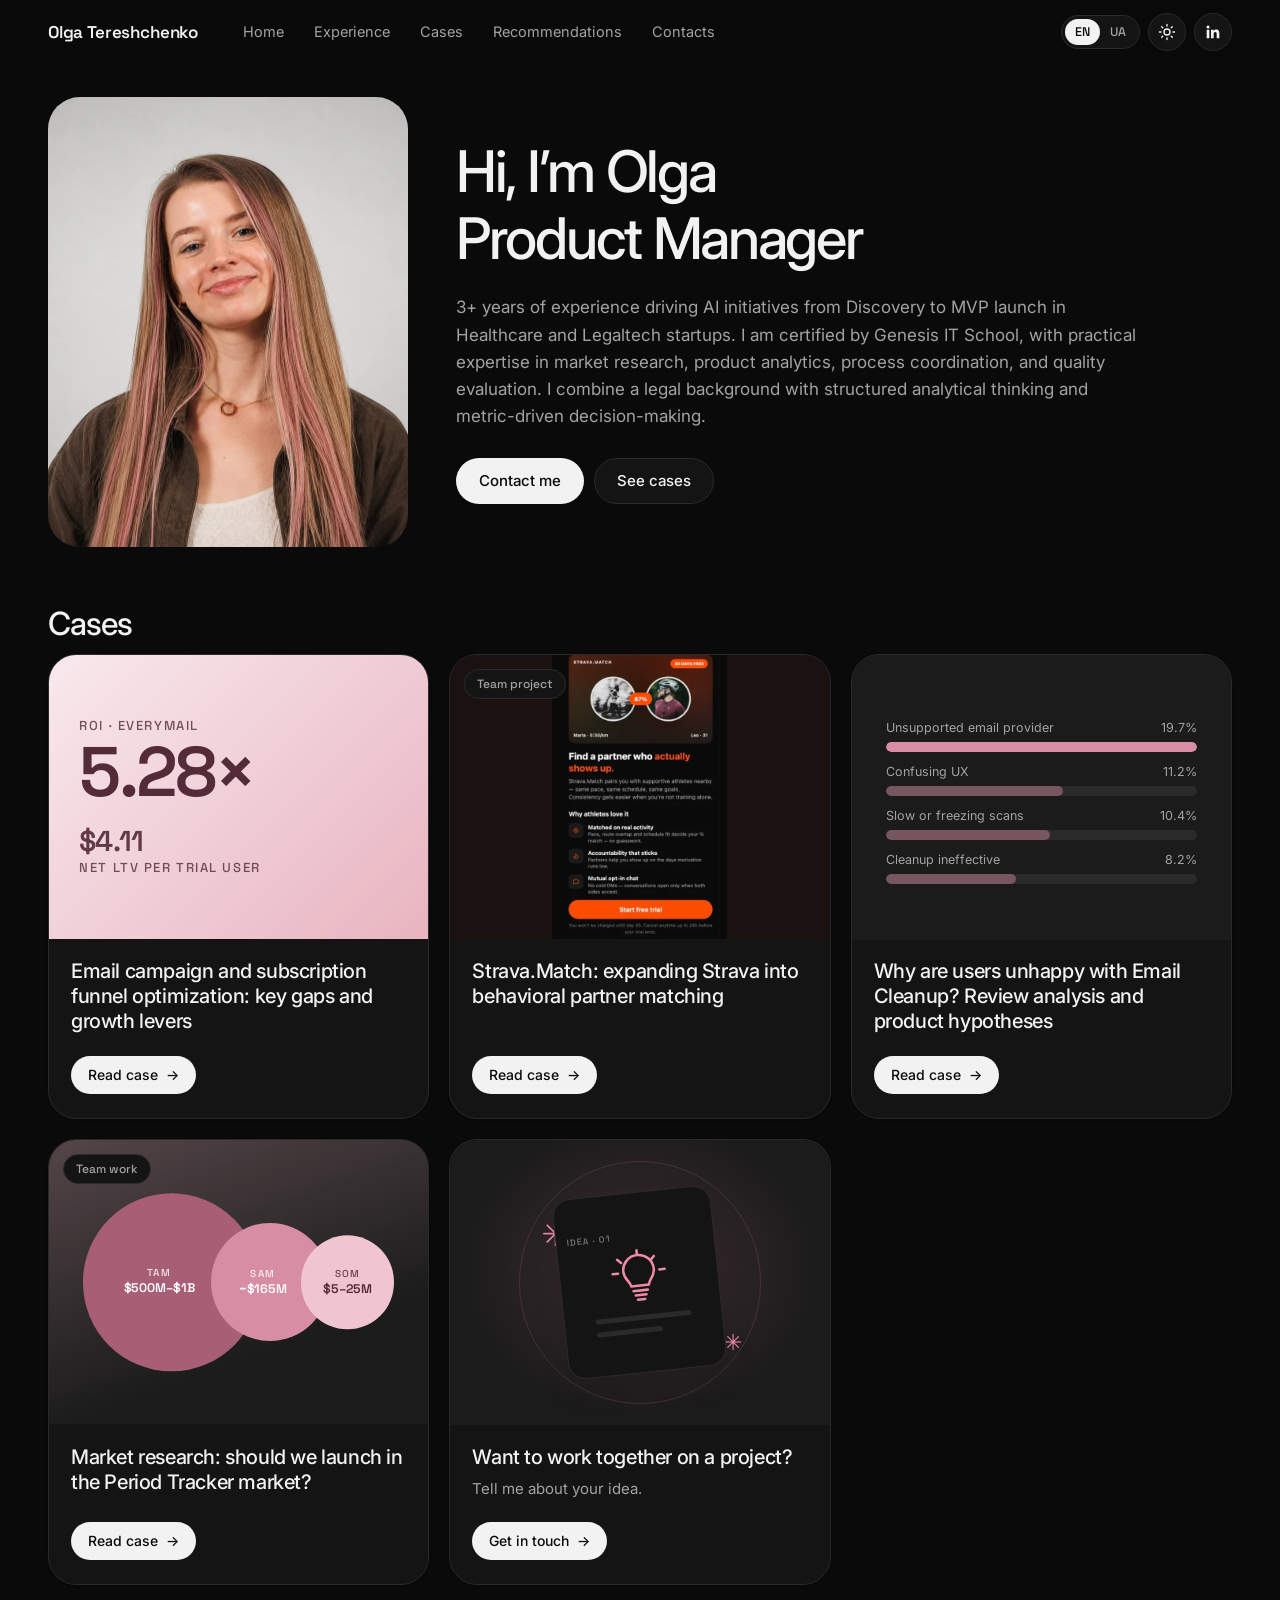
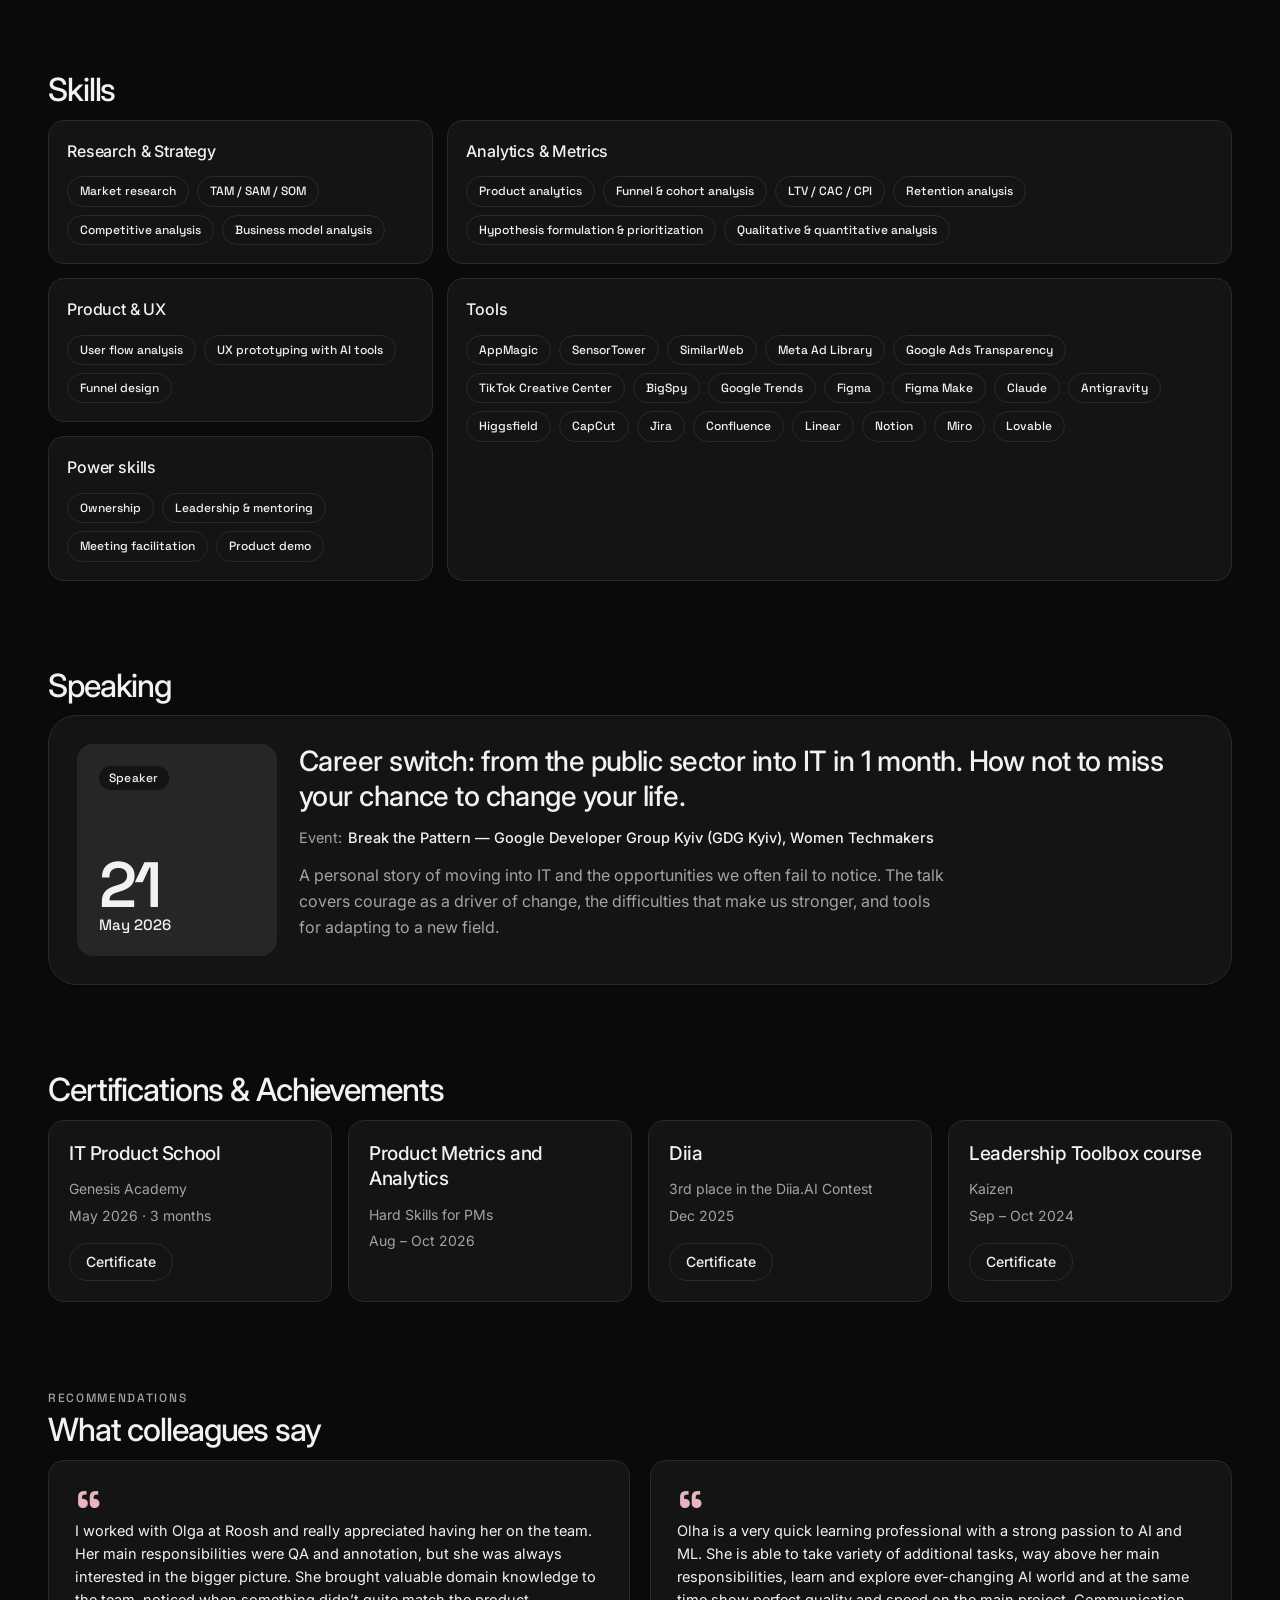
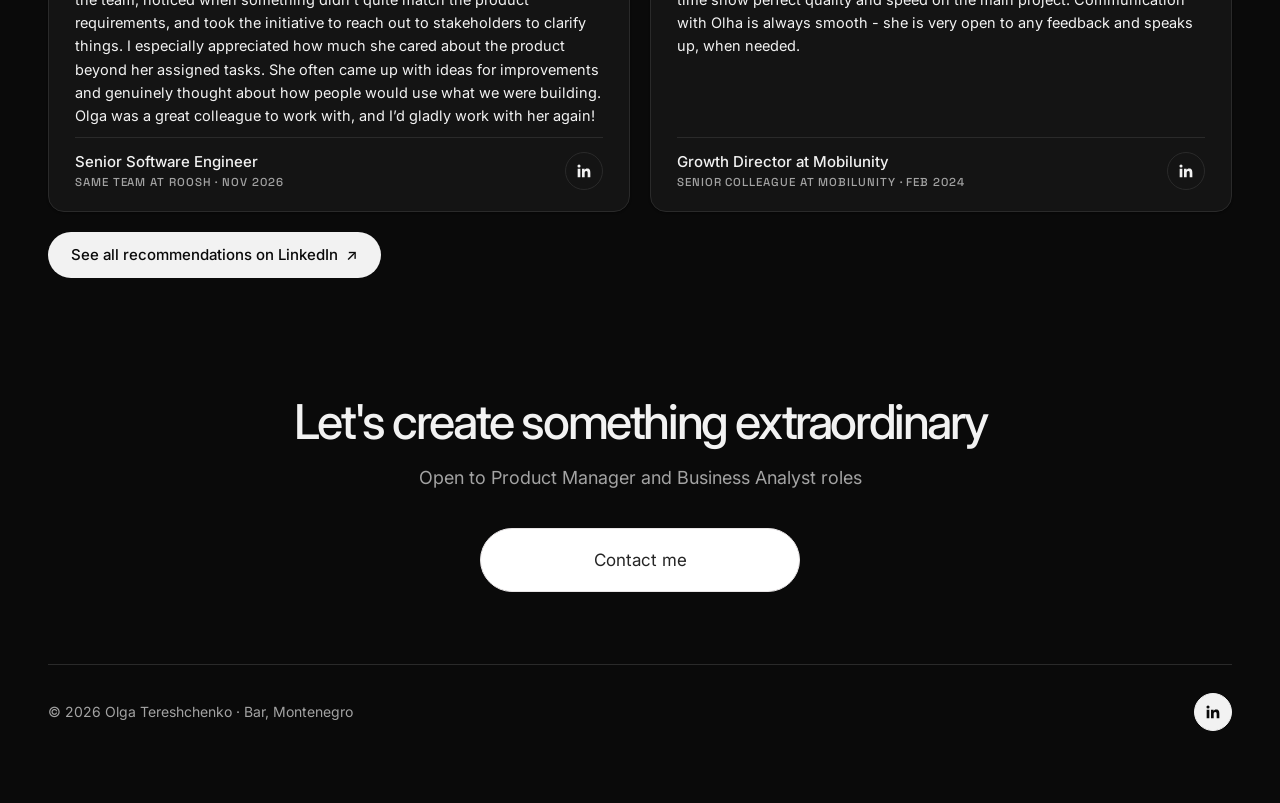
==== commit f45e6266: "fixes tools" ====
--- a/index.html
+++ b/index.html
@@ -101,15 +101,7 @@
                 d="M20.45 20.45h-3.56v-5.57c0-1.33-.03-3.04-1.85-3.04-1.86 0-2.14 1.45-2.14 2.94v5.67H9.35V9h3.41v1.56h.05c.48-.9 1.64-1.85 3.37-1.85 3.6 0 4.27 2.37 4.27 5.46v6.28ZM5.34 7.43a2.06 2.06 0 1 1 0-4.12 2.06 2.06 0 0 1 0 4.12ZM7.12 20.45H3.56V9h3.56v11.45Z"
               /></svg
           ></a>
-          <a
-            class="btn btn-primary btn-sm cv-btn"
-            href="assets/documents/Olga_Tereshchenko_CV.pdf"
-            target="_blank"
-            rel="noopener"
-            data-cv
-            data-i18n="cv"
-            >Open CV</a
-          >
+          <!-- Open CV button temporarily hidden while CV is being updated. Saved in drafts/open-cv-button.html -->
           <button
             type="button"
             class="icon-btn menu-btn"
--- a/css/styles.css
+++ b/css/styles.css
@@ -25,6 +25,8 @@
   --max: 1240px;
   --header-h: 64px;
   --section-space: clamp(32px, 5vw, 72px);
+  --paw: url("data:image/svg+xml,%3Csvg xmlns='http://www.w3.org/2000/svg' width='26' height='26' viewBox='0 0 36 36'%3E%3Cg fill='%23ffffff' stroke='%23ffffff' stroke-width='2.6' stroke-linejoin='round'%3E%3Cellipse cx='18' cy='23' rx='13' ry='11'/%3E%3Cellipse cx='6.5' cy='15.5' rx='5.2' ry='6.4' transform='rotate(-22 6.5 15.5)'/%3E%3Cellipse cx='13.5' cy='8.5' rx='5.2' ry='6.6' transform='rotate(-8 13.5 8.5)'/%3E%3Cellipse cx='22.5' cy='8.5' rx='5.2' ry='6.6' transform='rotate(8 22.5 8.5)'/%3E%3Cellipse cx='29.5' cy='15.5' rx='5.2' ry='6.4' transform='rotate(22 29.5 15.5)'/%3E%3C/g%3E%3Cg fill='%23161616'%3E%3Cellipse cx='18' cy='23' rx='13' ry='11'/%3E%3Cellipse cx='6.5' cy='15.5' rx='5.2' ry='6.4' transform='rotate(-22 6.5 15.5)'/%3E%3Cellipse cx='13.5' cy='8.5' rx='5.2' ry='6.6' transform='rotate(-8 13.5 8.5)'/%3E%3Cellipse cx='22.5' cy='8.5' rx='5.2' ry='6.6' transform='rotate(8 22.5 8.5)'/%3E%3Cellipse cx='29.5' cy='15.5' rx='5.2' ry='6.4' transform='rotate(22 29.5 15.5)'/%3E%3C/g%3E%3Cg fill='%23e8b4c0'%3E%3Cellipse cx='6.5' cy='15.5' rx='3.3' ry='4.3' transform='rotate(-22 6.5 15.5)'/%3E%3Cellipse cx='13.5' cy='8.5' rx='3.3' ry='4.5' transform='rotate(-8 13.5 8.5)'/%3E%3Cellipse cx='22.5' cy='8.5' rx='3.3' ry='4.5' transform='rotate(8 22.5 8.5)'/%3E%3Cellipse cx='29.5' cy='15.5' rx='3.3' ry='4.3' transform='rotate(22 29.5 15.5)'/%3E%3Cpath d='M18 17c-3.6 0-7 3.6-7 6.9 0 2.3 1.8 3.4 3.5 3.4 1.4 0 2.2-.8 3.5-.8s2.1.8 3.5.8c1.7 0 3.5-1.1 3.5-3.4 0-3.3-3.4-6.9-7-6.9z'/%3E%3C/g%3E%3C/svg%3E") 13 13, auto;
+  --paw-hot: url("data:image/svg+xml,%3Csvg xmlns='http://www.w3.org/2000/svg' width='26' height='26' viewBox='0 0 36 36'%3E%3Cg fill='%23ffffff' stroke='%23ffffff' stroke-width='2.6' stroke-linejoin='round'%3E%3Cellipse cx='18' cy='23' rx='13' ry='11'/%3E%3Cellipse cx='6.5' cy='15.5' rx='5.2' ry='6.4' transform='rotate(-22 6.5 15.5)'/%3E%3Cellipse cx='13.5' cy='8.5' rx='5.2' ry='6.6' transform='rotate(-8 13.5 8.5)'/%3E%3Cellipse cx='22.5' cy='8.5' rx='5.2' ry='6.6' transform='rotate(8 22.5 8.5)'/%3E%3Cellipse cx='29.5' cy='15.5' rx='5.2' ry='6.4' transform='rotate(22 29.5 15.5)'/%3E%3C/g%3E%3Cg fill='%23161616'%3E%3Cellipse cx='18' cy='23' rx='13' ry='11'/%3E%3Cellipse cx='6.5' cy='15.5' rx='5.2' ry='6.4' transform='rotate(-22 6.5 15.5)'/%3E%3Cellipse cx='13.5' cy='8.5' rx='5.2' ry='6.6' transform='rotate(-8 13.5 8.5)'/%3E%3Cellipse cx='22.5' cy='8.5' rx='5.2' ry='6.6' transform='rotate(8 22.5 8.5)'/%3E%3Cellipse cx='29.5' cy='15.5' rx='5.2' ry='6.4' transform='rotate(22 29.5 15.5)'/%3E%3C/g%3E%3Cg fill='%23f08aa5'%3E%3Cellipse cx='6.5' cy='15.5' rx='3.3' ry='4.3' transform='rotate(-22 6.5 15.5)'/%3E%3Cellipse cx='13.5' cy='8.5' rx='3.3' ry='4.5' transform='rotate(-8 13.5 8.5)'/%3E%3Cellipse cx='22.5' cy='8.5' rx='3.3' ry='4.5' transform='rotate(8 22.5 8.5)'/%3E%3Cellipse cx='29.5' cy='15.5' rx='3.3' ry='4.3' transform='rotate(22 29.5 15.5)'/%3E%3Cpath d='M18 17c-3.6 0-7 3.6-7 6.9 0 2.3 1.8 3.4 3.5 3.4 1.4 0 2.2-.8 3.5-.8s2.1.8 3.5.8c1.7 0 3.5-1.1 3.5-3.4 0-3.3-3.4-6.9-7-6.9z'/%3E%3C/g%3E%3C/svg%3E") 13 13, auto;
   color-scheme: light;
 }
 :root:lang(uk) {
@@ -48,6 +50,8 @@
   --cover-soft: rgba(240, 138, 165, 0.16);
   --on-cover: #241016;
   --shadow: 0 1px 2px rgba(0, 0, 0, 0.4);
+  --paw: url("data:image/svg+xml,%3Csvg xmlns='http://www.w3.org/2000/svg' width='26' height='26' viewBox='0 0 36 36'%3E%3Cg fill='%23ffffff' stroke='%23ffffff' stroke-width='2.6' stroke-linejoin='round'%3E%3Cellipse cx='18' cy='23' rx='13' ry='11'/%3E%3Cellipse cx='6.5' cy='15.5' rx='5.2' ry='6.4' transform='rotate(-22 6.5 15.5)'/%3E%3Cellipse cx='13.5' cy='8.5' rx='5.2' ry='6.6' transform='rotate(-8 13.5 8.5)'/%3E%3Cellipse cx='22.5' cy='8.5' rx='5.2' ry='6.6' transform='rotate(8 22.5 8.5)'/%3E%3Cellipse cx='29.5' cy='15.5' rx='5.2' ry='6.4' transform='rotate(22 29.5 15.5)'/%3E%3C/g%3E%3Cg fill='%23161616'%3E%3Cellipse cx='18' cy='23' rx='13' ry='11'/%3E%3Cellipse cx='6.5' cy='15.5' rx='5.2' ry='6.4' transform='rotate(-22 6.5 15.5)'/%3E%3Cellipse cx='13.5' cy='8.5' rx='5.2' ry='6.6' transform='rotate(-8 13.5 8.5)'/%3E%3Cellipse cx='22.5' cy='8.5' rx='5.2' ry='6.6' transform='rotate(8 22.5 8.5)'/%3E%3Cellipse cx='29.5' cy='15.5' rx='5.2' ry='6.4' transform='rotate(22 29.5 15.5)'/%3E%3C/g%3E%3Cg fill='%23e8b4c0'%3E%3Cellipse cx='6.5' cy='15.5' rx='3.3' ry='4.3' transform='rotate(-22 6.5 15.5)'/%3E%3Cellipse cx='13.5' cy='8.5' rx='3.3' ry='4.5' transform='rotate(-8 13.5 8.5)'/%3E%3Cellipse cx='22.5' cy='8.5' rx='3.3' ry='4.5' transform='rotate(8 22.5 8.5)'/%3E%3Cellipse cx='29.5' cy='15.5' rx='3.3' ry='4.3' transform='rotate(22 29.5 15.5)'/%3E%3Cpath d='M18 17c-3.6 0-7 3.6-7 6.9 0 2.3 1.8 3.4 3.5 3.4 1.4 0 2.2-.8 3.5-.8s2.1.8 3.5.8c1.7 0 3.5-1.1 3.5-3.4 0-3.3-3.4-6.9-7-6.9z'/%3E%3C/g%3E%3C/svg%3E") 13 13, auto;
+  --paw-hot: url("data:image/svg+xml,%3Csvg xmlns='http://www.w3.org/2000/svg' width='26' height='26' viewBox='0 0 36 36'%3E%3Cg fill='%23ffffff' stroke='%23ffffff' stroke-width='2.6' stroke-linejoin='round'%3E%3Cellipse cx='18' cy='23' rx='13' ry='11'/%3E%3Cellipse cx='6.5' cy='15.5' rx='5.2' ry='6.4' transform='rotate(-22 6.5 15.5)'/%3E%3Cellipse cx='13.5' cy='8.5' rx='5.2' ry='6.6' transform='rotate(-8 13.5 8.5)'/%3E%3Cellipse cx='22.5' cy='8.5' rx='5.2' ry='6.6' transform='rotate(8 22.5 8.5)'/%3E%3Cellipse cx='29.5' cy='15.5' rx='5.2' ry='6.4' transform='rotate(22 29.5 15.5)'/%3E%3C/g%3E%3Cg fill='%23161616'%3E%3Cellipse cx='18' cy='23' rx='13' ry='11'/%3E%3Cellipse cx='6.5' cy='15.5' rx='5.2' ry='6.4' transform='rotate(-22 6.5 15.5)'/%3E%3Cellipse cx='13.5' cy='8.5' rx='5.2' ry='6.6' transform='rotate(-8 13.5 8.5)'/%3E%3Cellipse cx='22.5' cy='8.5' rx='5.2' ry='6.6' transform='rotate(8 22.5 8.5)'/%3E%3Cellipse cx='29.5' cy='15.5' rx='5.2' ry='6.4' transform='rotate(22 29.5 15.5)'/%3E%3C/g%3E%3Cg fill='%23f08aa5'%3E%3Cellipse cx='6.5' cy='15.5' rx='3.3' ry='4.3' transform='rotate(-22 6.5 15.5)'/%3E%3Cellipse cx='13.5' cy='8.5' rx='3.3' ry='4.5' transform='rotate(-8 13.5 8.5)'/%3E%3Cellipse cx='22.5' cy='8.5' rx='3.3' ry='4.5' transform='rotate(8 22.5 8.5)'/%3E%3Cellipse cx='29.5' cy='15.5' rx='3.3' ry='4.3' transform='rotate(22 29.5 15.5)'/%3E%3Cpath d='M18 17c-3.6 0-7 3.6-7 6.9 0 2.3 1.8 3.4 3.5 3.4 1.4 0 2.2-.8 3.5-.8s2.1.8 3.5.8c1.7 0 3.5-1.1 3.5-3.4 0-3.3-3.4-6.9-7-6.9z'/%3E%3C/g%3E%3C/svg%3E") 13 13, auto;
   color-scheme: dark;
 }
 *,
@@ -1038,6 +1042,28 @@
   letter-spacing: -0.01em;
 }
 
+/* skills & tools tags (home + case pages): static, hover effect only */
+.skills-grid .tag,
+.kit .tag {
+  cursor: var(--paw);
+}
+.skills-grid .tag.tool,
+.kit .tag.tool {
+  color: var(--text);
+}
+.skills-grid .tag.tool::before,
+.kit .tag.tool::before {
+  content: none;
+}
+@media (hover: hover) {
+  .skills-grid .tag:hover,
+  .kit .tag:hover {
+    background: var(--text);
+    color: var(--bg);
+    border-color: var(--text);
+  }
+}
+
 /* experience */
 .career {
   list-style: none;
